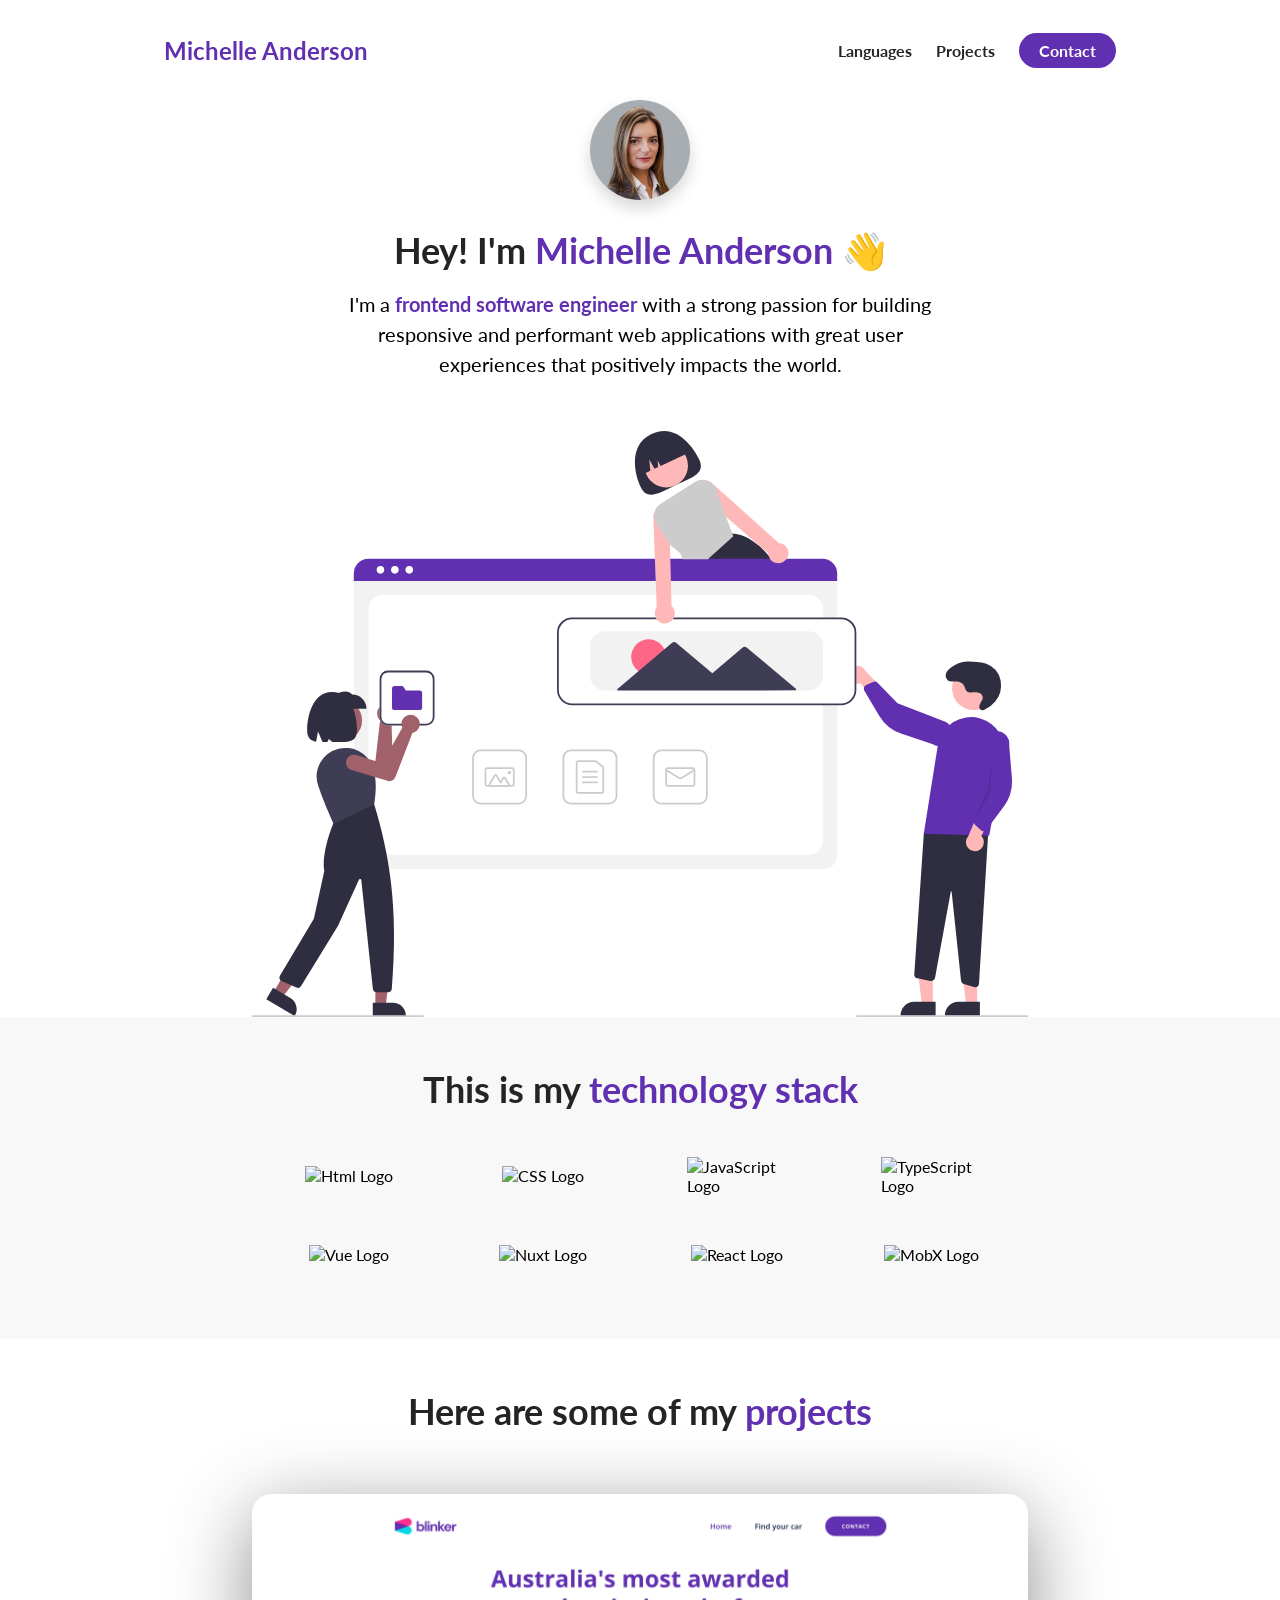
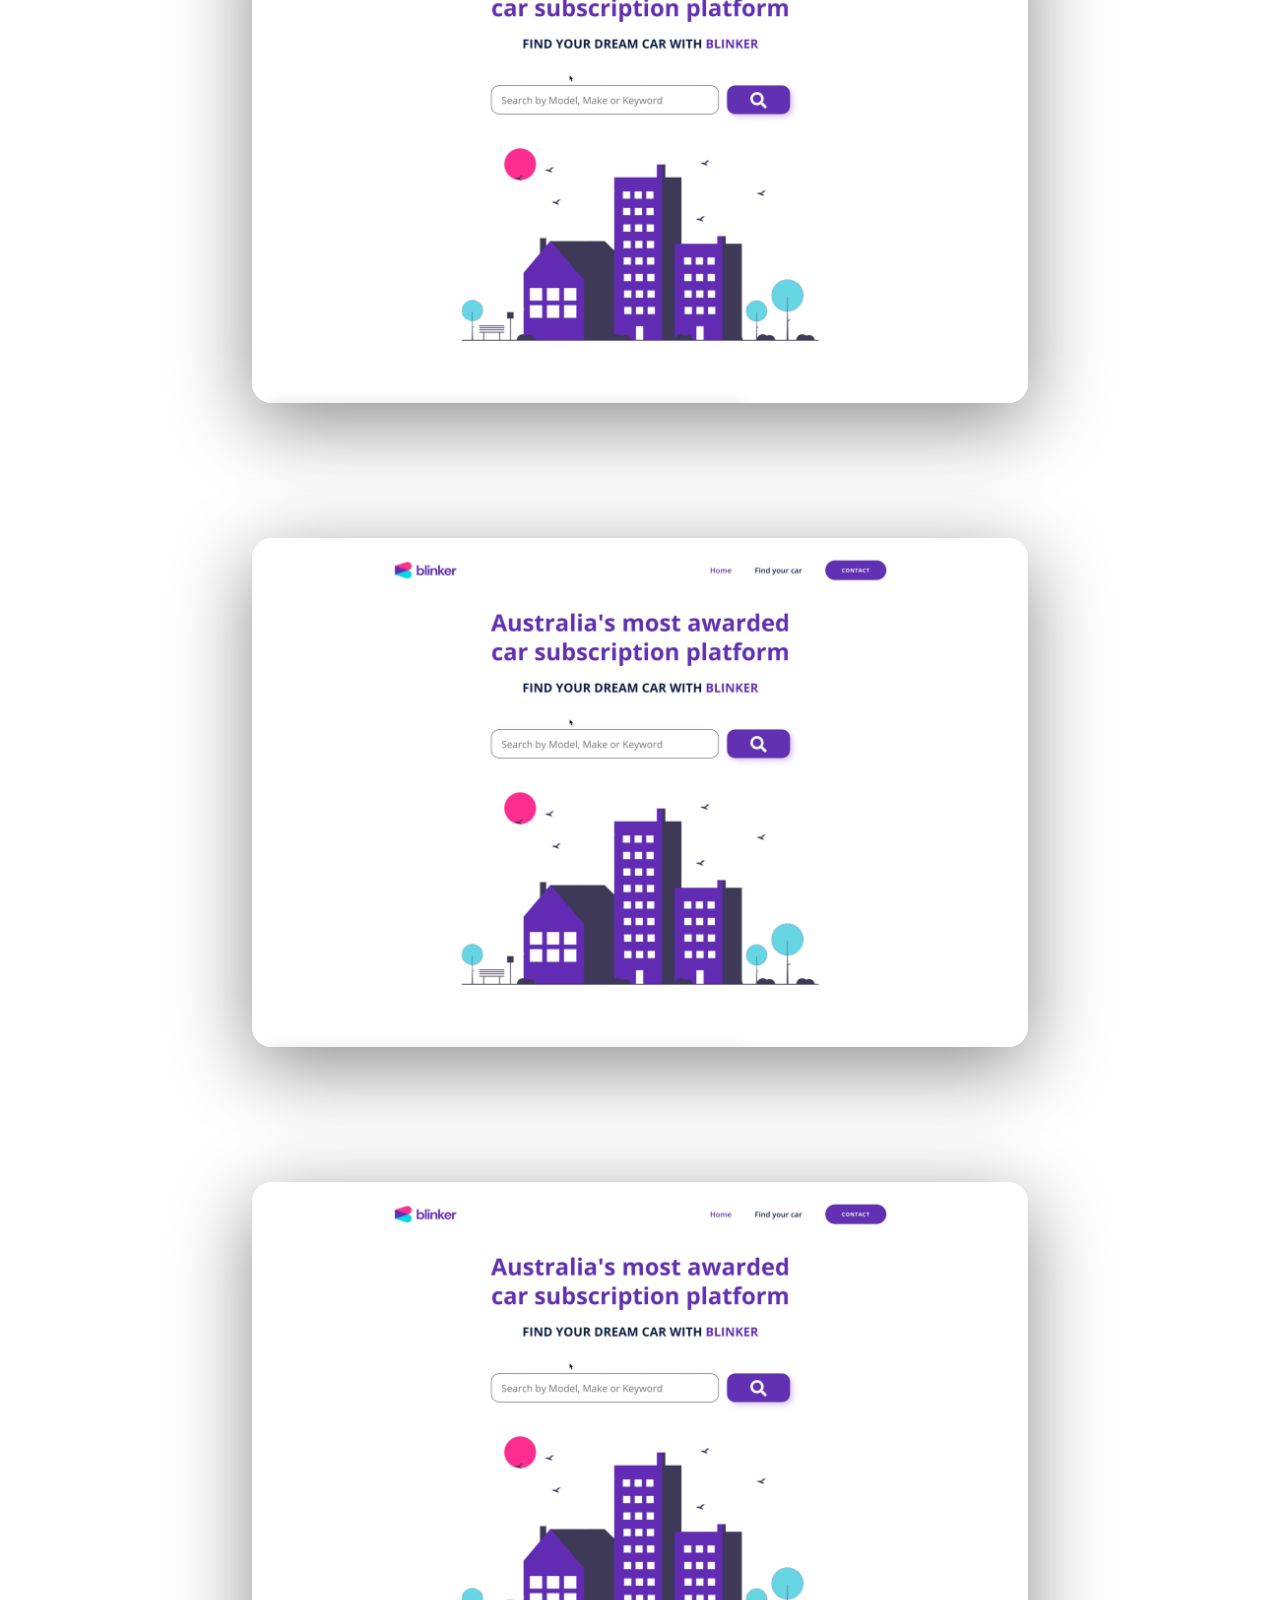
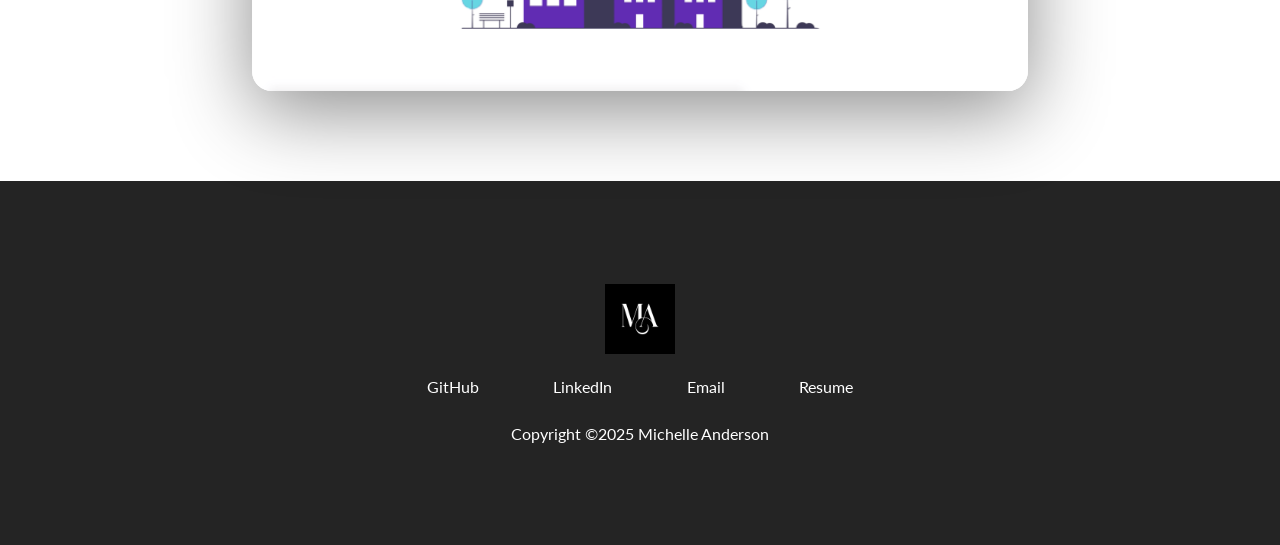
==== E Portfolio Website/index.html @ 7e09b071 "Updates" ====
<!DOCTYPE html>
<html lang="en">

<head>
  <meta charset="UTF-8">
  <meta http-equiv="X-UA-Compatible" content="IE=edge">
  <meta name="viewport" content="width=device-width, initial-scale=1.0">
  <title>Michelle Anderson</title>
  <link rel="stylesheet" href="./styles.css">
  <script src="https://kit.fontawesome.com/7266b66dfb.js" crossorigin="anonymous"></script>
</head>

<body>
  <section id="about-me">
    <nav>
      <div class="personal__logo">Michelle Anderson</div>
      <ul class="nav__link--list">
        <li class="nav__link">
          <a href="#languages" class="
            nav__link--anchor
            link__hover-effect
            link__hover-effect--black
          ">Languages</a>
        </li>
        <li class="nav__link">
          <a href="#projects" class="
            nav__link--anchor
            link__hover-effect
            link__hover-effect--black
          ">Projects</a>
        </li>
        <li class="nav__link">
          <a href="mailto:manderson@yahoo.com" class="
            nav__link--anchor
            nav__link--anchor-primary
          ">Contact</a>
        </li>
      </ul>
    </nav>
    <div class="flex flex-1">
      <div class="about-me__info row">
        <div class="about-me__info--container">
          <figure class="about-me__picture--mask">
            <img src="./assets/Me.png" class="about-me__picture" alt="Picture of Me!">
          </figure>
          <h1 class="about-me__info--title">
            Hey! I'm <span class="text--purple">Michelle Anderson</span>&nbsp;<span class="wave">👋</span>
          </h1>
          <p class="about-me__info--para">
            I'm a <strong class="text--purple">frontend software engineer</strong> with a strong passion for building
            responsive and performant web
            applications with great user experiences that positively impacts the world.
          </p>
            <div class="about-me__links">
            <a href="" class="about-me__link">
              <i class="fa-brands fa-linkedin-in"></i>
            </a>
            <a href="https://github.com/michelle01022012" class="about-me__link">
              <i class="fa-brands fa-github"></i>
            </a>
            <a href="" class="about-me__link">
             <i class="fa fa-envelope"></i>
            </a>
            <a href="./assets/Example Resume.pdf" target="_blank" class="about-me__link">
              <i class="fa fa-file-pdf"></i>
            </a>
          </div>
        </div>
        <figure class="about-me__img--container">
          <img src="./assets/undraw_websites.svg" class="about-me__img" alt="">
        </figure>
      </div>
    </div>
  </section>
  <section id="languages">
    <div class="container">
      <div class="row">
        <h1 class="section__title">This is my <span class="text--purple">technology stack</span></h1>
        <div class="language__list">
          <div class="language">
            <figure class="language__img--wrapper">
              <img
                src="https://upload.wikimedia.org/wikipedia/commons/thumb/3/38/HTML5_Badge.svg/240px-HTML5_Badge.svg.png"
                alt="Html Logo" class="language__img" />
            </figure>
            <span class="language__name">HTML</span>
          </div>
          <div class="language">
            <figure class="language__img--wrapper">
              <img src="https://cdn.iconscout.com/icon/free/png-256/css-131-722685.png" alt="CSS Logo"
                class="language__img" />
            </figure>
            <span class="language__name">CSS</span>
          </div>
          <div class="language">
            <figure class="language__img--wrapper">
              <img src="https://cdn.iconscout.com/icon/free/png-256/javascript-1-225993.png" alt="JavaScript Logo"
                class="language__img" />
            </figure>
            <span class="language__name">JavaScript</span>
          </div>
          <div class="language">
            <figure class="language__img--wrapper">
              <img src="https://cdn.iconscout.com/icon/free/png-256/typescript-3521774-2945272.png"
                alt="TypeScript Logo" class="language__img" />
            </figure>
            <span class="language__name">TypeScript</span>
          </div>
          <div class="language">
            <figure class="language__img--wrapper">
              <img src="https://cdn.iconscout.com/icon/free/png-256/vue-282497.png" alt="Vue Logo"
                class="language__img" />
            </figure>
            <span class="language__name">Vue</span>
          </div>
          <div class="language">
            <figure class="language__img--wrapper">
              <img src="https://cdn.iconscout.com/icon/free/png-256/nuxt-dot-js-3628959-3030184.png" alt="Nuxt Logo"
                class="language__img" />
            </figure>
            <span class="language__name">Nuxt</span>
          </div>
          <div class="language">
            <figure class="language__img--wrapper">
              <img src="https://cdn.iconscout.com/icon/free/png-256/react-3-1175109.png" alt="React Logo"
                class="language__img" />
            </figure>
            <span class="language__name">React</span>
          </div>
          <div class="language">
            <figure class="language__img--wrapper">
              <img src="https://mobx.js.org/img/mobx.png" alt="MobX Logo" class="language__img" />
            </figure>
            <span class="language__name">MobX</span>
          </div>
        </div>
      </div>
    </div>
  </section>
  <section id="projects">
    <div class="container">
      <div class="row">
        <h1 class="section__title">Here are some of my <span class="text--purple">projects</span></h1>
        <ul class="project__list">
          <li class="project">
            <div class="project__wrapper">
              <img src="./assets/loopit.png" class="project__img" alt="Car subscription project">
              <div class="project__description">
                <h3 class="project__description--title">Car sales project</h3>
                <h4 class="project__description--sub-title">
                  Html, CSS, JavaScript, Vue, Vuex
                </h4>
                <p class="project__description--para">
                  Lorem ipsum dolor sit amet, consectetur adipiscing elit. Sed diam leo, scelerisque sed odio eget,
                  luctus faucibus augue. Fusce volutpat iaculis dapibus. Lorem ipsum dolor sit amet, consectetur
                  adipiscing elit. Maecenas id eleifend libero. In hac habitasse platea dictumst.
                </p>
                <div class="project__description--links">
                  <a href="https://www.github.com/yourlink" target="_blank" class="project__description--link">
                    <i class="fab fa-github"></i>
                  </a>
                  <a href="https://www.yourwebsite.com" class="project__description--link">
                    <i class="fas fa-link"></i>
                  </a>
                </div>
              </div>
            </div>
          </li>
          <li class="project">
            <div class="project__wrapper">
              <img src="./assets/loopit.png" class="project__img" alt="Car subscription project">
              <div class="project__description">
                <h3 class="project__description--title">Car sales project</h3>
                <h4 class="project__description--sub-title">
                  Html, CSS, JavaScript, Vue, Vuex
                </h4>
                <p class="project__description--para">
                  Lorem ipsum dolor sit amet, consectetur adipiscing elit. Sed diam leo, scelerisque sed odio eget,
                  luctus faucibus augue. Fusce volutpat iaculis dapibus. Lorem ipsum dolor sit amet, consectetur
                  adipiscing elit. Maecenas id eleifend libero. In hac habitasse platea dictumst.
                </p>
                <div class="project__description--links">
                  <a href="https://www.github.com/yourlink" target="_blank" class="project__description--link">
                    <i class="fab fa-github"></i>
                  </a>
                  <a href="https://www.yourwebsite.com" class="project__description--link">
                    <i class="fas fa-link"></i>
                  </a>
                </div>
              </div>
            </div>
          </li>
          <li class="project">
            <div class="project__wrapper">
              <img src="./assets/loopit.png" class="project__img" alt="Car subscription project">
              <div class="project__description">
                <h3 class="project__description--title">Dashboard</h3>
                <h4 class="project__description--sub-title">
                  Html, CSS, JavaScript, Vue, Vuex
                </h4>
                <p class="project__description--para">
                  Lorem ipsum dolor sit amet, consectetur adipiscing elit. Sed diam leo, scelerisque sed odio eget,
                  luctus faucibus augue. Fusce volutpat iaculis dapibus. Lorem ipsum dolor sit amet, consectetur
                  adipiscing elit. Maecenas id eleifend libero. In hac habitasse platea dictumst.
                </p>
                <div class="project__description--links">
                  <a href="https://www.github.com/yourlink" target="_blank" class="project__description--link">
                    <i class="fab fa-github"></i>
                  </a>
                  <a href="https://www.yourwebsite.com" class="project__description--link">
                    <i class="fas fa-link"></i>
                  </a>
                </div>
              </div>
            </div>
          </li>
        </ul>
      </div>
    </div>
  </section>
  <footer>
    <div class="row footer__row">
      <a href="#" class="footer__anchor">
        <figure class="footer__logo">
          <img src="./assets/MA.jpg" class="footer__logo--img" alt="">
        </figure>
        <span class="footer__logo--popper">
          Top
          <i class="fas fa-arrow-up"></i>
        </span>
      </a>
      <div class="footer__social--list">
        <a href="https://github.com/michelle01022012" target="_blank" class="
          footer__social--link
          link__hover-effect
          link__hover-effect--white
        " target="_blank">GitHub</a>
        <a href="https://www.linkedin.com/in/michelleanderson10/" target="_blank" class="
          footer__social--link
          link__hover-effect
          link__hover-effect--white
        " target="_blank">LinkedIn</a>
        <a href="mailto:manderson0102@yahoo.com" target="_blank" class="
          footer__social--link
          link__hover-effect
          link__hover-effect--white
          "target="_blank">Email</a>
         <a href="./assets/Example Resume.pdf" target="_blank" class="
          footer__social--link
          link__hover-effect
          link__hover-effect--white
        "target="_blank">Resume</a>
      </div>
      <div class="footer__copyright">Copyright ©2025 Michelle Anderson</div>
    </div>
  </footer>
</body>

</html>
---- E Portfolio Website/styles.css ----
@import url('https://fonts.googleapis.com/css2?family=Lato:wght@400;700&display=swap');
* {
  font-family: 'Lato', sans-serif;
  padding: 0;
  margin: 0;
  box-sizing: border-box;
}

html {
  scroll-behavior: smooth;
}

h1, h2, h3, h4, h5, h6, span {
  color: #242424;
  text-align: center;
  line-height: 1.25;
}

h1 {
  font-size: 36px;
}

p {
  line-height: 1.5;
  font-size: 16px;
}

a {
  text-decoration: none;
  position: relative;
  transition: opacity 300ms ease;
}

i:hover {
  opacity: 0.7;
}

.link__hover-effect:after {
  content: "";
  position: absolute;
  height: 3px;
  width: 0;
  bottom: -3px;
  right: 0;
  transition: all 300ms ease;
}

.link__hover-effect--white:after {
  background-color: #fff;
}
.link__hover-effect--black:after {
  background-color: #000;
}

.link__hover-effect:hover:after {
  width: 100%;
  left: 0;
}

li {
  list-style-type: none;
}

.flex {
  display: flex;
}

.flex-1 {
  flex: 1;
}

.container {
  padding: 50px 0;
}
.row {
  width: 100%;
  max-width: 800px;
  margin: 0 auto;
  padding: 0 12px;
}

.text--purple {
  color: #6030b1;
}

section:nth-child(even) {
  background-color: #f8f8f8;
}

.section__title {
  margin-bottom: 20px;
}

/* NAVIGATION BAR */

nav {
  height: 100px;
  width: 100%;
  max-width: 1000px;
  margin: 0 auto;
  display: flex;
  justify-content: space-between;
  align-items: center;
  padding: 0 12px;
}

.nav__link--list {
  display: flex;
}

.nav__link--anchor {
  margin: 0 12px;
  color: #242424;
  font-weight: 700;
}

.nav__link--anchor-primary {
  background-color: #6030b1;
  padding: 8px 20px;
  border-radius: 50px;
  color: white;
  transition: all 300ms ease;
}

.nav__link--anchor-primary:hover {
  background-color: #5d3eff;
}

.personal__logo {
  font-size: 24px;
  color: #6030b1;
  margin: 0 12px;
  font-weight: bold
}

/* ABOUT ME */

#about-me {
  min-height: 100vh;
  display: flex;
  flex-direction: column;
}

.about-me__info {
  display: flex;
  flex-direction: column;
}

.about-me__info--container {
  display: flex;
  flex-direction: column;
  align-items: center;
  max-width: 600px;
  margin: 0 auto;
  text-align: center;
}

.about-me__picture--mask {
  width: 100px;
  height: 100px;
  border-radius: 50%;
  overflow: hidden;
  box-shadow: 0 8px 16px rgba(0, 0, 0, 0.16);
  margin-bottom: 28px;
  animation: animate-profile-picture 800ms 200ms backwards;
}

@keyframes animate-profile-picture {
  0% {
    transform: scale(0);
  }
  80% {
    transform: scale(1.1);
  }
  100% {
    transform: scale(1);
  }
}

.about-me__picture {
  width: 100%;

  /* Improving my own picture */
  transform: scale(1.0)
   padding-top: 8px;
}

.about-me__info--title {
  margin-bottom: 16px;
  animation: fade-up 650ms 400ms backwards;
}
.about-me__info--para {
  font-size: 20px;
  margin-bottom: 28px;
  animation: fade-up 650ms 600ms backwards;
}

.about-me__link {
  font-size: 20px;
  color: #242424;
  padding: 0 16px;
}

.about-me__links {
  animation: fade-up 650ms 800ms backwards;
}

@keyframes fade-up {
  0% {
    opacity: 0;
    transform: translateY(40px);
  }
  100% {
    opacity: 1;
    transform: translateY(0);
  }
}

.about-me__img--container {
  flex: 1;
  display: flex;
  align-items: center;
}
.about-me__img {
  width: 100%;
  animation: fade-in 1200ms 800ms backwards;
}

@keyframes fade-in {
  0% {
    opacity: 0;
  }
  100% {
    opacity: 1;
  }
}

.wave {
  display: inline-block;
  animation: animate-wave 500ms infinite ease-in-out;
}

@keyframes animate-wave {
  0% {
    transform: rotate(0);
  }
  50% {
    transform: rotate(30deg);
  }
  100% {
    transform: rotate(0);
  }
}

/* TECH - STACK */

.language__img {
  width: 100%;
  max-width: 100px;
  transition: all 300ms;
}
.language:hover .language__img {
  filter: brightness(80%);
  opacity: 0.86;
  transform: scale(0.9);
}

.language {
  width: 25%;
  display: flex;
  justify-content: center;
  position: relative;
}
.language__img--wrapper {
  display: flex;
  justify-content: center;
  align-items: center;
  padding: 25px 16px;
}

.language__list {
  display: flex;
  justify-content: center;
  width: 100%;
  flex-wrap: wrap;
}

.language__name {
  position: absolute;
  bottom: 0;
  transform: scale(0);
  transition: all 300ms;
  font-size: 20px;
  opacity: 0;
}
.language:hover .language__name {
  transform: scale(1);
  opacity: 1;
}

/* PROJECTS */

.project {
  margin-bottom: 135px;
}

.project:last-child {
  margin-bottom: 40px;
}

.project__img {
  width: 100%;
  transition: all 500ms ease;
}

.project__wrapper {
  display: flex;
  box-shadow: 0 20px 80px rgba(0, 0, 0, 0.45);
  border-radius: 20px;
  overflow: hidden;
  position: relative;
}
.project__wrapper:before {
  content: "";
  position: absolute;
  top: 0;
  left: 0;
  height: 100%;
  width: 100%;
  background-color: #1c1d25;
  opacity: 0;
  transition: all 450ms ease;
  z-index: 2;
  transform: translateY(100%);
}
.project:hover .project__wrapper:before {
  transform: translateY(0);
  opacity: 0.7;
}
.project:hover .project__img {
  transform: scale(1.07);
  filter: blur(5px);
}

.project:hover .project__description {
  opacity: 1;
  transform: translateY(-50%);
}

.project__list {
  padding-top: 40px;
}

.project__description {
  position: absolute;
  top: 50%;
  left: 90px;
  transform: translateY(100%);
  max-width: 550px;
  z-index: 3;
  opacity: 0;
  transition: transform 450ms, opacity 300ms;
}

.project__description--title {
  font-size: 40px;
}

.project__description--para {
  margin: 16px 0;
}

.project__description--link {
  font-size: 20px;
  margin-right: 16px;
}

.project__description--title,
.project__description--sub-title,
.project__description--para,
.project__description--link {
  text-align: left;
  color: #fff;
}

/* FOOTER */

footer {
  background-color: #242424;
}

.footer__social--list {
  width: 100%;
  max-width: 500px;
  display: flex;
  justify-content: space-around;
  margin-bottom: 28px;
}
.footer__row {
  display: flex;
  flex-direction: column;
  align-items: center;
  justify-content: center;
  padding: 8% 0;
}

.footer__logo--img {
  width: 70px;
  height: 70px;
}

.footer__social--link,
.footer__copyright,
.footer__logo--popper {
  color: #fff;
}

.footer__logo--popper {
  position: absolute;
  right: 0;
  top: 30px;
  font-weight: 700;
  opacity: 0;
  transition: all 300ms ease;
}

.footer__anchor {
  margin-bottom: 20px;
  position: relative;
}

.footer__anchor:hover .footer__logo--popper {
  transform: translateX(60px);
  opacity: 1;
}

/* Small phones, tablets, large smartphones */
@media (max-width: 768px) {
  nav {
    height: 68px;
  }

  h1 {
    font-size: 28px;
  }

  .about-me__info--para {
    font-size: 18px;
  }

  .language {
    width: calc(100% / 3);
  }

  .project__description--para {
    font-size: 14px;
  }

  .project__description {
    left: 30px;
    padding-right: 30px;
  }
}

/* SMALL PHONES */
@media (max-width: 480px) {
  .nav__link:not(:last-child) {
    display: none;
  }

  .project__wrapper {
    border-radius: 0;
  }

  .project__description {
    padding: 0;
    left: 0;
    width: 100%;
  }

  .project__description--para {
    display: none;
  }

  .project__description--links {
    display: flex;
    justify-content: center;
  }

  .project__description--title {
    font-size: 32px;
    line-height: 1;
    text-align: center;
  }

  .project__description--sub-title {
    text-align: center;
    margin: 12px 0;
  }
}
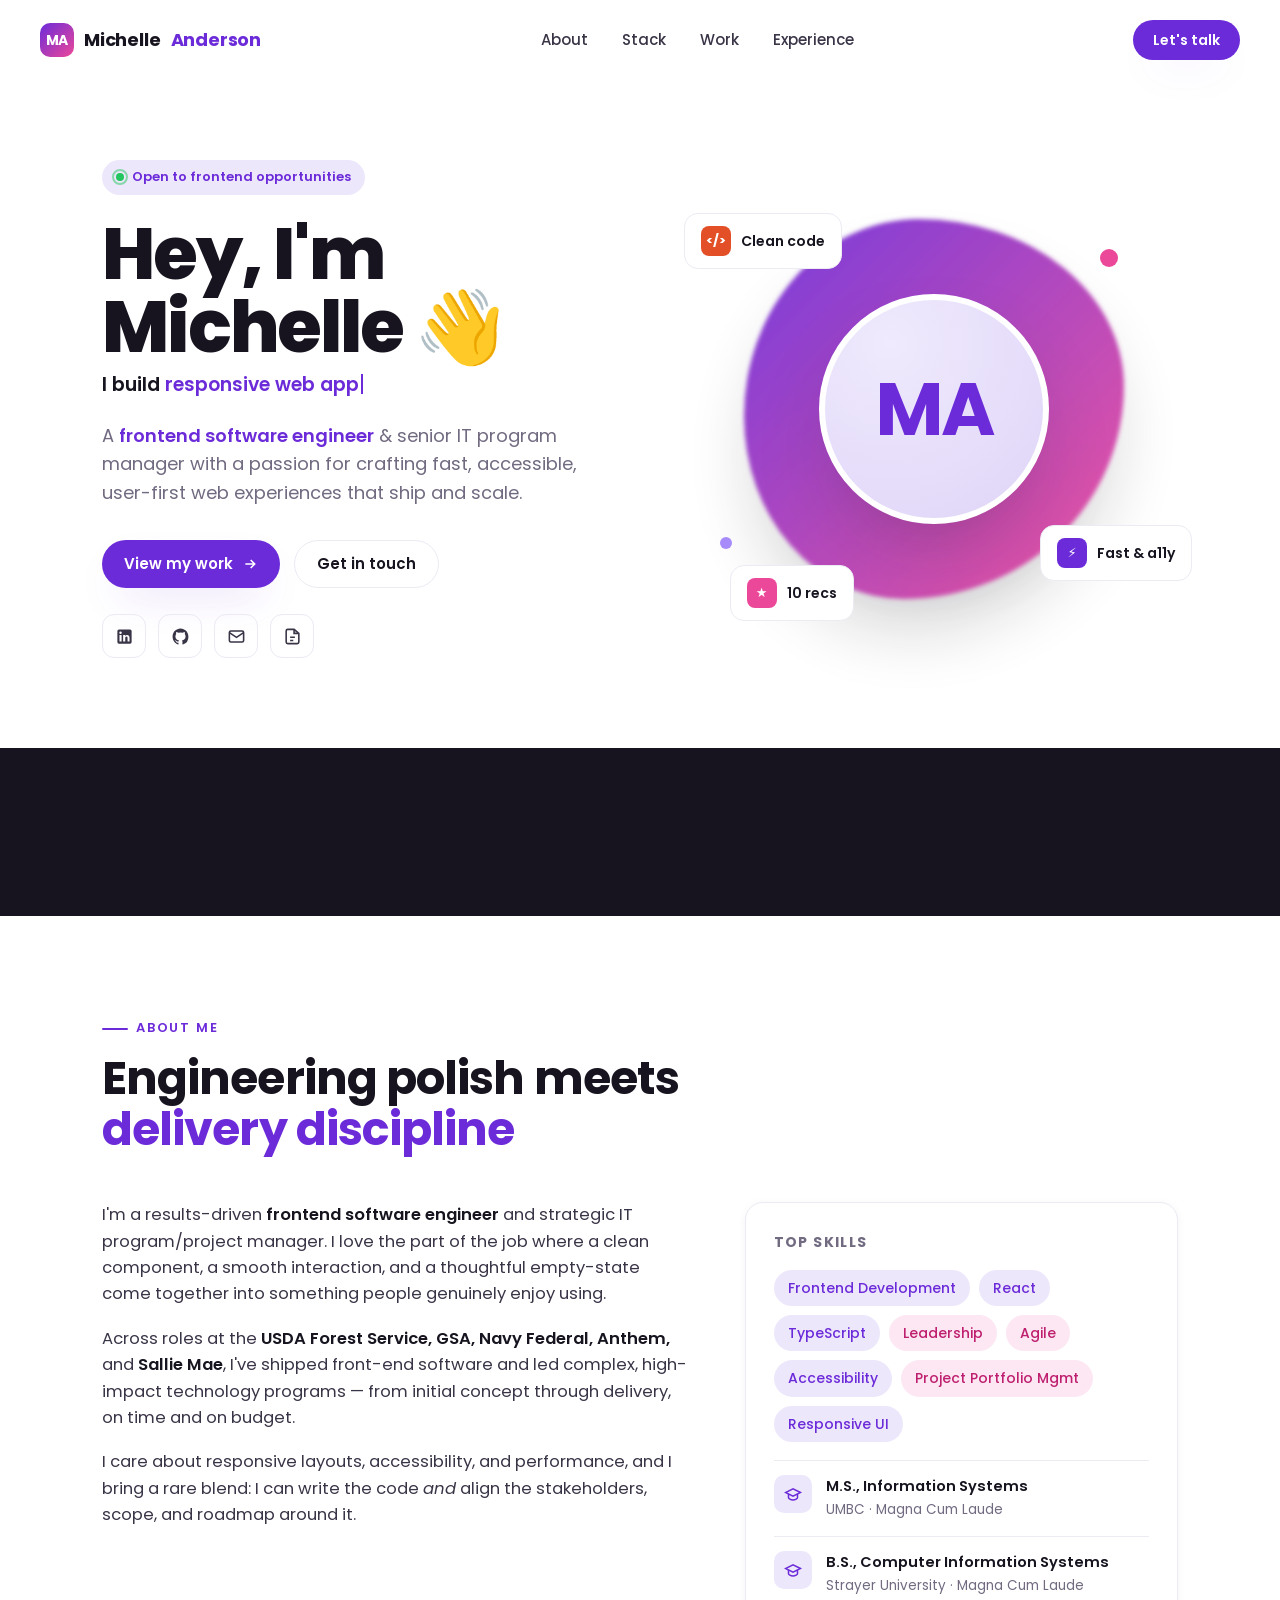
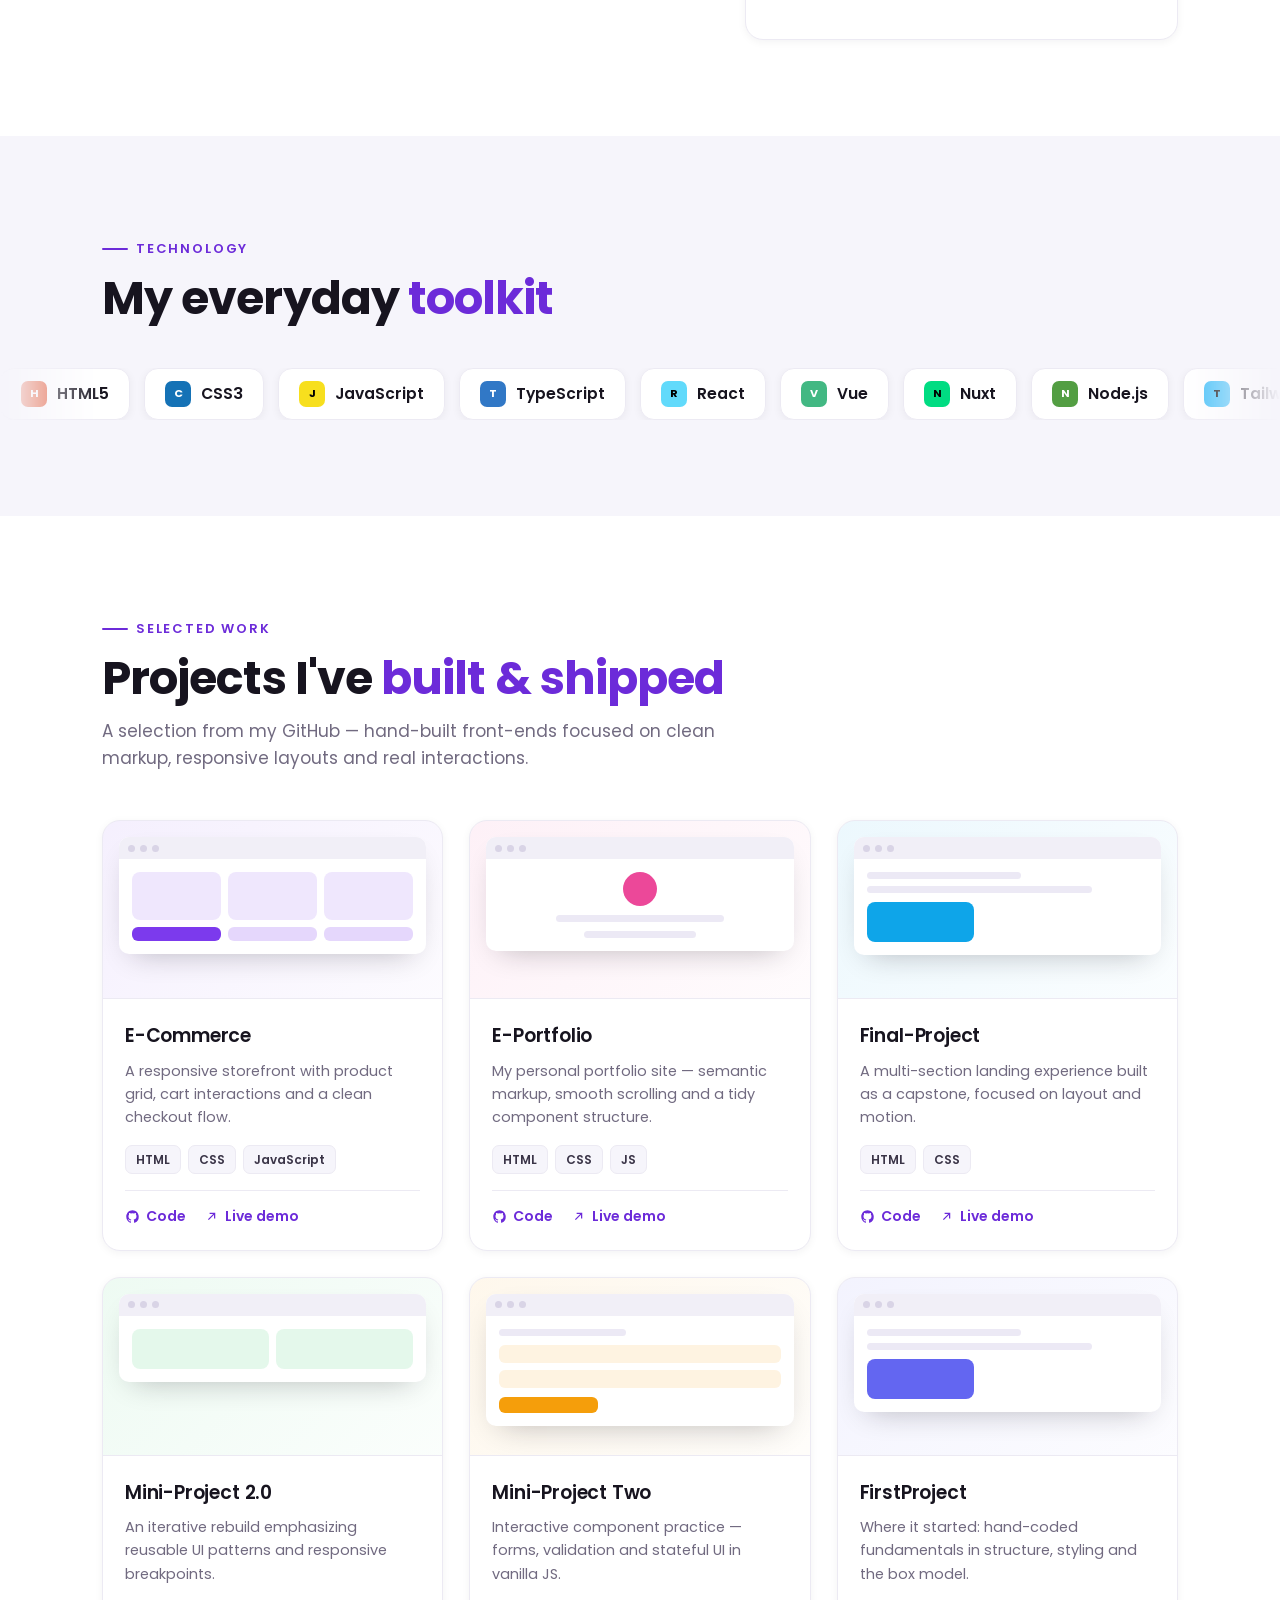
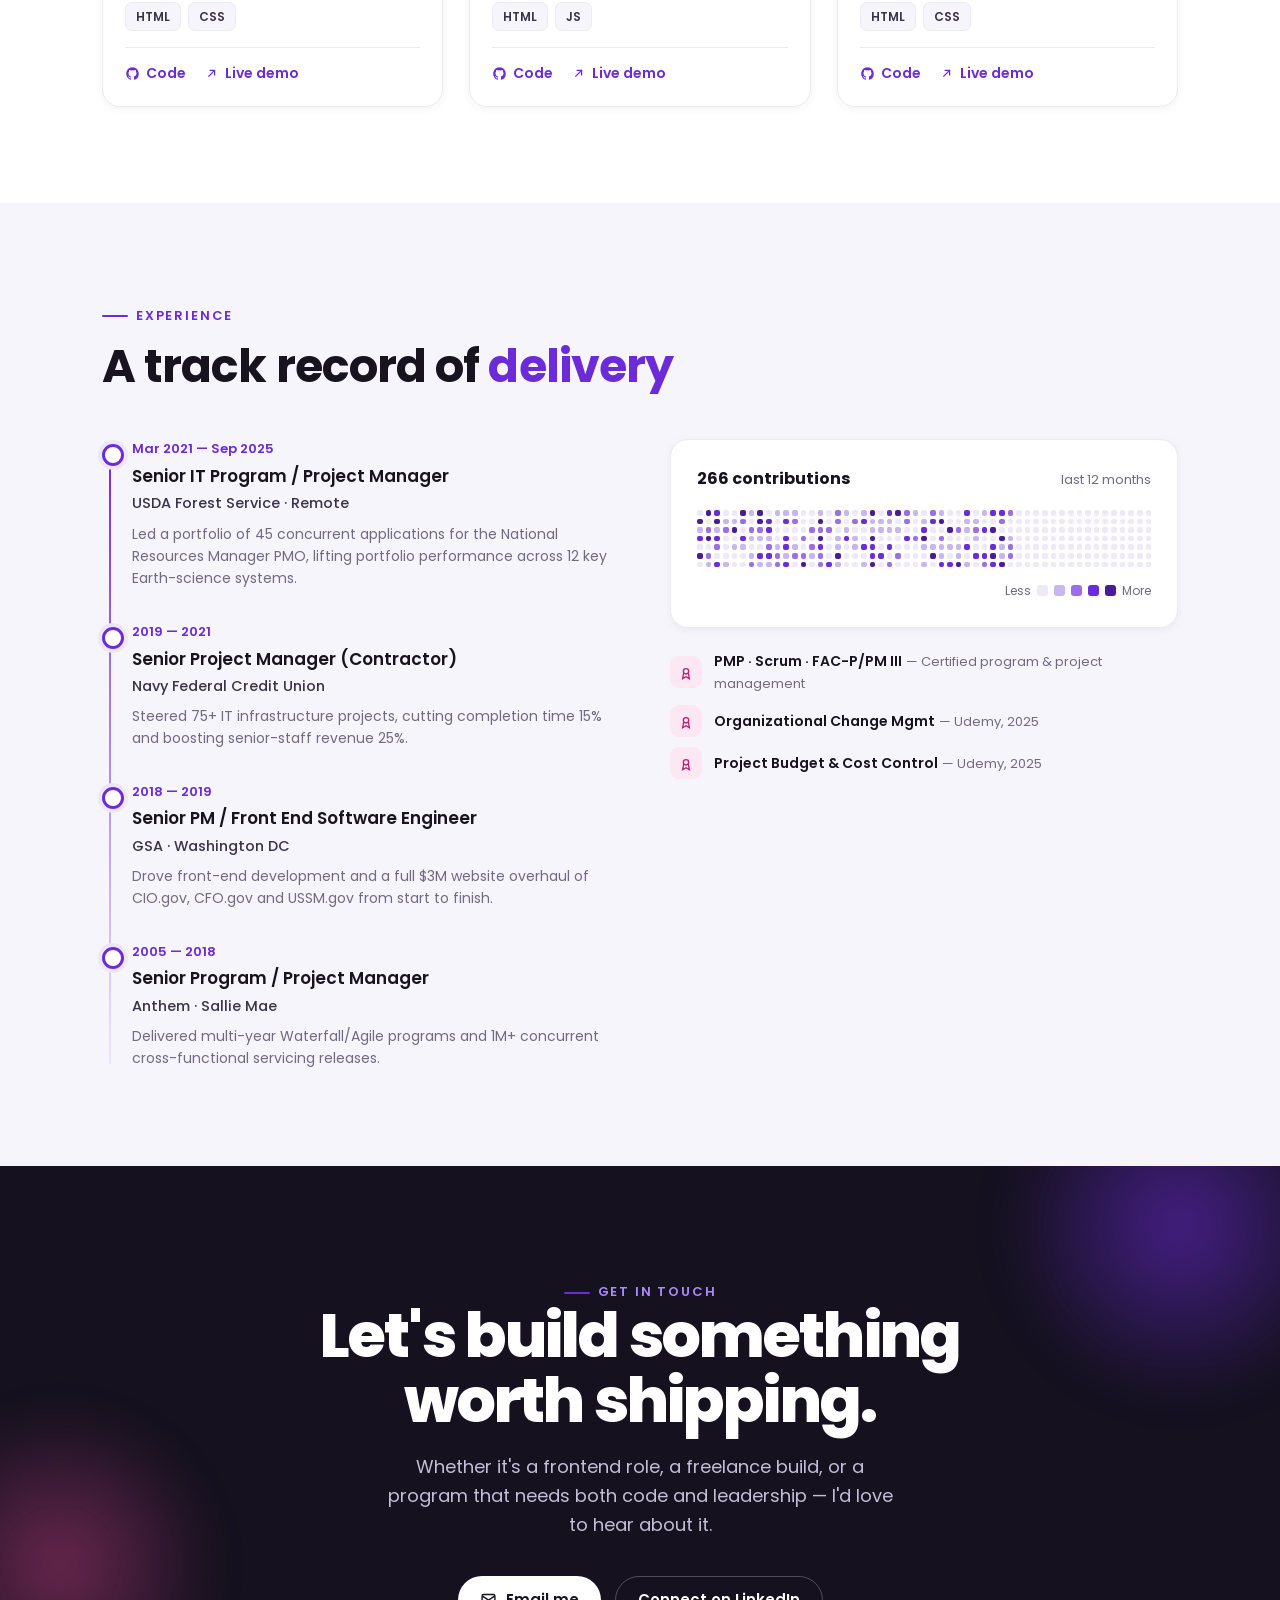
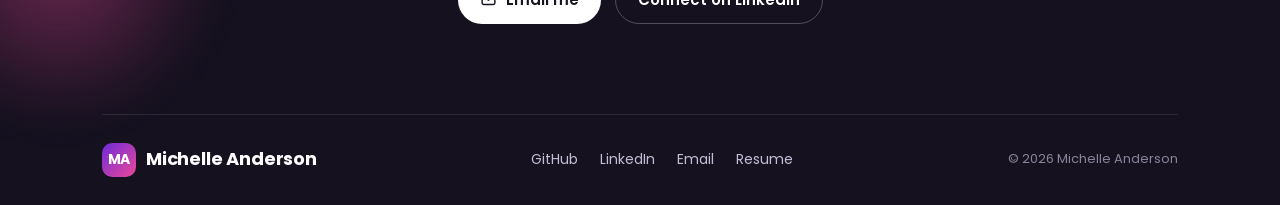
==== commit 630391c4: "Updated the HTML File for additional functionality" ====
--- a/E Portfolio Website/index.html
+++ b/E Portfolio Website/index.html
@@ -1,259 +1,630 @@
 <!DOCTYPE html>
 <html lang="en">
-
 <head>
-  <meta charset="UTF-8">
-  <meta http-equiv="X-UA-Compatible" content="IE=edge">
-  <meta name="viewport" content="width=device-width, initial-scale=1.0">
-  <title>Michelle Anderson</title>
-  <link rel="stylesheet" href="./styles.css">
-  <script src="https://kit.fontawesome.com/7266b66dfb.js" crossorigin="anonymous"></script>
+<meta charset="UTF-8" />
+<meta name="viewport" content="width=device-width, initial-scale=1.0" />
+<title>Michelle Anderson — Frontend Software Engineer</title>
+<link rel="preconnect" href="https://fonts.googleapis.com" />
+<link rel="preconnect" href="https://fonts.gstatic.com" crossorigin />
+<link href="https://fonts.googleapis.com/css2?family=Poppins:wght@300;400;500;600;700;800&display=swap" rel="stylesheet" />
+<style>
+:root{
+  --violet:#6C2BD9;
+  --violet-600:#7C3AED;
+  --violet-400:#A78BFA;
+  --violet-100:#EDE7FB;
+  --pink:#EC4899;
+  --pink-soft:#FCE7F3;
+  --ink:#17141F;
+  --ink-soft:#3A3447;
+  --muted:#716A80;
+  --bg:#FFFFFF;
+  --bg-soft:#F6F5FB;
+  --line:#ECEAF3;
+  --footer:#15111F;
+  --radius:18px;
+  --shadow-sm:0 2px 8px rgba(23,20,31,.05);
+  --shadow-md:0 18px 44px -18px rgba(108,43,217,.30);
+  --shadow-lg:0 40px 90px -30px rgba(23,20,31,.30);
+  --maxw:1140px;
+  --ease:cubic-bezier(.22,.61,.36,1);
+}
+*{box-sizing:border-box;margin:0;padding:0}
+html{scroll-behavior:smooth}
+body{
+  font-family:'Poppins',system-ui,sans-serif;
+  color:var(--ink);
+  background:var(--bg);
+  line-height:1.6;
+  -webkit-font-smoothing:antialiased;
+  overflow-x:hidden;
+}
+a{color:inherit;text-decoration:none}
+img{max-width:100%;display:block}
+section{position:relative}
+.wrap{max-width:var(--maxw);margin:0 auto;padding:0 32px}
+.accent{color:var(--violet)}
+.eyebrow{
+  display:inline-flex;align-items:center;gap:8px;
+  font-size:13px;font-weight:600;letter-spacing:.14em;text-transform:uppercase;
+  color:var(--violet);
+}
+.eyebrow::before{content:"";width:26px;height:2px;background:var(--violet);border-radius:2px}
+h2.section-title{font-size:clamp(28px,4.2vw,46px);font-weight:700;letter-spacing:-.02em;line-height:1.1;margin:14px 0 0}
+
+/* ============ NAV ============ */
+.nav{
+  position:fixed;top:0;left:0;right:0;z-index:100;
+  display:flex;align-items:center;justify-content:space-between;
+  padding:20px 40px;transition:padding .3s var(--ease),background .3s var(--ease),box-shadow .3s var(--ease),backdrop-filter .3s var(--ease);
+}
+.nav.scrolled{
+  padding:12px 40px;background:rgba(255,255,255,.78);
+  backdrop-filter:saturate(180%) blur(16px);
+  -webkit-backdrop-filter:saturate(180%) blur(16px);
+  box-shadow:0 1px 0 var(--line),0 8px 30px -20px rgba(23,20,31,.4);
+}
+.brand{display:flex;align-items:center;gap:10px;font-weight:700;font-size:18px;letter-spacing:-.01em}
+.brand .mono{
+  width:34px;height:34px;border-radius:10px;display:grid;place-items:center;
+  background:linear-gradient(135deg,var(--violet),var(--pink));
+  color:#fff;font-size:14px;font-weight:700;letter-spacing:-.04em;
+  box-shadow:var(--shadow-md);
+}
+.brand b{color:var(--violet)}
+.nav-links{display:flex;align-items:center;gap:6px}
+.nav-links a{
+  font-size:15px;font-weight:500;color:var(--ink-soft);
+  padding:8px 14px;border-radius:10px;transition:color .2s,background .2s;
+}
+.nav-links a:hover{color:var(--violet);background:var(--violet-100)}
+.btn{
+  display:inline-flex;align-items:center;gap:9px;cursor:pointer;border:none;
+  font-family:inherit;font-weight:600;font-size:15px;border-radius:999px;
+  padding:11px 22px;transition:transform .25s var(--ease),box-shadow .25s var(--ease),background .25s;
+}
+.btn-primary{background:var(--violet);color:#fff;box-shadow:var(--shadow-md)}
+.btn-primary:hover{transform:translateY(-2px);box-shadow:0 22px 50px -16px rgba(108,43,217,.55);background:var(--violet-600)}
+.btn-ghost{background:transparent;color:var(--ink);border:1.5px solid var(--line)}
+.btn-ghost:hover{border-color:var(--violet);color:var(--violet);transform:translateY(-2px)}
+.nav .btn{padding:9px 20px;font-size:14px}
+.menu-toggle{display:none;background:none;border:none;cursor:pointer;flex-direction:column;gap:5px;padding:8px}
+.menu-toggle span{width:24px;height:2px;background:var(--ink);border-radius:2px;transition:.3s}
+
+/* ============ HERO ============ */
+.hero{padding:160px 0 90px;position:relative}
+.hero .grid{display:grid;grid-template-columns:1.05fr .95fr;gap:48px;align-items:center}
+.hero-badge{
+  display:inline-flex;align-items:center;gap:8px;font-size:13px;font-weight:600;
+  background:var(--violet-100);color:var(--violet);padding:7px 14px;border-radius:999px;margin-bottom:22px;
+}
+.dot-live{width:8px;height:8px;border-radius:50%;background:#22c55e;position:relative}
+.dot-live::after{content:"";position:absolute;inset:-4px;border-radius:50%;border:2px solid #22c55e;opacity:.5;animation:ping 1.8s infinite}
+@keyframes ping{0%{transform:scale(.6);opacity:.7}100%{transform:scale(1.8);opacity:0}}
+.hero h1{font-size:clamp(40px,6.2vw,72px);line-height:1.02;font-weight:800;letter-spacing:-.03em}
+.hero h1 .wave{display:inline-block;transform-origin:70% 70%;animation:wave 2.6s ease-in-out infinite}
+@keyframes wave{0%,60%,100%{transform:rotate(0)}10%{transform:rotate(16deg)}20%{transform:rotate(-10deg)}30%{transform:rotate(16deg)}40%{transform:rotate(-6deg)}50%{transform:rotate(10deg)}}
+.hero .lead{font-size:18px;color:var(--muted);max-width:480px;margin:22px 0 12px}
+.role-line{font-size:19px;font-weight:600;margin-top:6px;height:30px}
+.role-line .typed{color:var(--violet)}
+.cursor{display:inline-block;width:2px;height:1.05em;background:var(--violet);margin-left:2px;vertical-align:-3px;animation:blink 1s step-end infinite}
+@keyframes blink{50%{opacity:0}}
+.hero-cta{display:flex;gap:14px;margin:32px 0 26px;flex-wrap:wrap}
+.socials{display:flex;gap:12px}
+.socials a{
+  width:44px;height:44px;border-radius:12px;display:grid;place-items:center;
+  border:1.5px solid var(--line);color:var(--ink-soft);
+  transition:transform .25s var(--ease),border-color .25s,color .25s,background .25s;
+}
+.socials a:hover{transform:translateY(-3px);border-color:var(--violet);color:var(--violet);background:var(--violet-100)}
+.socials svg{width:19px;height:19px}
+
+/* Hero visual */
+.hero-visual{position:relative;height:440px}
+.blob{
+  position:absolute;inset:0;margin:auto;width:380px;height:380px;border-radius:46% 54% 58% 42%/52% 44% 56% 48%;
+  background:linear-gradient(135deg,var(--violet),var(--pink));
+  filter:blur(2px);opacity:.92;animation:morph 9s ease-in-out infinite;
+  box-shadow:var(--shadow-lg);
+}
+@keyframes morph{0%,100%{border-radius:46% 54% 58% 42%/52% 44% 56% 48%}50%{border-radius:58% 42% 44% 56%/46% 58% 42% 54%}}
+.avatar{
+  position:absolute;inset:0;margin:auto;width:230px;height:230px;border-radius:50%;
+  background:#fff;border:6px solid #fff;box-shadow:var(--shadow-lg);overflow:hidden;z-index:3;
+  display:grid;place-items:center;
+}
+.avatar .ph{
+  width:100%;height:100%;display:grid;place-items:center;
+  background:radial-gradient(120% 120% at 30% 20%,#efeafd,#ddd2f7);
+  color:var(--violet);font-size:74px;font-weight:700;letter-spacing:-.04em;
+}
+.float-card{
+  position:absolute;background:#fff;border-radius:14px;box-shadow:var(--shadow-lg);
+  padding:12px 16px;display:flex;align-items:center;gap:10px;font-size:14px;font-weight:600;z-index:4;
+  border:1px solid var(--line);
+}
+.float-card .ic{width:30px;height:30px;border-radius:8px;display:grid;place-items:center;color:#fff;font-size:13px;font-weight:700}
+.fc1{top:24px;left:-6px;animation:floaty 5s ease-in-out infinite}
+.fc2{bottom:48px;right:-14px;animation:floaty 5s ease-in-out infinite .8s}
+.fc3{bottom:8px;left:40px;animation:floaty 6s ease-in-out infinite 1.4s}
+@keyframes floaty{0%,100%{transform:translateY(0)}50%{transform:translateY(-14px)}}
+.spark{position:absolute;border-radius:50%;z-index:2}
+.s1{width:18px;height:18px;background:var(--pink);top:60px;right:60px;animation:floaty 4s ease-in-out infinite}
+.s2{width:12px;height:12px;background:var(--violet-400);bottom:80px;left:30px;animation:floaty 4.5s ease-in-out infinite .5s}
+
+/* ============ STATS ============ */
+.stats{background:var(--ink);color:#fff;padding:46px 0}
+.stats .grid{display:grid;grid-template-columns:repeat(4,1fr);gap:20px;text-align:center}
+.stat .num{font-size:clamp(30px,4vw,46px);font-weight:800;letter-spacing:-.02em;line-height:1;
+  background:linear-gradient(135deg,#fff,var(--violet-400));-webkit-background-clip:text;background-clip:text;-webkit-text-fill-color:transparent}
+.stat .lbl{font-size:13.5px;color:#b4adc4;margin-top:8px;font-weight:500;letter-spacing:.02em}
+.stat{position:relative}
+.stat:not(:last-child)::after{content:"";position:absolute;right:-10px;top:14%;height:72%;width:1px;background:rgba(255,255,255,.1)}
+
+/* ============ SECTION SHELL ============ */
+.sec{padding:96px 0}
+.sec.soft{background:var(--bg-soft)}
+.sec-head{max-width:640px}
+.sec-head p{color:var(--muted);font-size:17px;margin-top:14px}
+
+/* ============ ABOUT ============ */
+.about-grid{display:grid;grid-template-columns:1.15fr .85fr;gap:56px;align-items:start;margin-top:48px}
+.about-grid p{color:var(--ink-soft);font-size:16.5px;margin-bottom:18px}
+.about-grid p strong{color:var(--ink);font-weight:600}
+.skill-card{background:#fff;border:1px solid var(--line);border-radius:var(--radius);padding:28px;box-shadow:var(--shadow-sm)}
+.skill-card h4{font-size:14px;text-transform:uppercase;letter-spacing:.1em;color:var(--muted);margin-bottom:16px}
+.chips{display:flex;flex-wrap:wrap;gap:9px}
+.chip{font-size:14px;font-weight:500;padding:7px 14px;border-radius:999px;background:var(--violet-100);color:var(--violet);transition:transform .2s var(--ease)}
+.chip:hover{transform:translateY(-2px)}
+.chip.alt{background:var(--pink-soft);color:#be1f6e}
+.edu{margin-top:18px}
+.edu .row{display:flex;gap:14px;padding:14px 0;border-top:1px solid var(--line)}
+.edu .row .d{font-size:14.5px}
+.edu .row .d b{display:block;font-weight:600}
+.edu .row .d span{color:var(--muted);font-size:13.5px}
+.edu .ic{width:38px;height:38px;border-radius:10px;background:var(--violet-100);color:var(--violet);display:grid;place-items:center;flex:none}
+
+/* ============ MARQUEE ============ */
+.marquee{margin-top:10px;overflow:hidden;-webkit-mask-image:linear-gradient(90deg,transparent,#000 8%,#000 92%,transparent);mask-image:linear-gradient(90deg,transparent,#000 8%,#000 92%,transparent)}
+.marquee .track{display:flex;gap:14px;width:max-content;animation:scrollx 26s linear infinite}
+.marquee:hover .track{animation-play-state:paused}
+@keyframes scrollx{to{transform:translateX(-50%)}}
+.tech{
+  display:flex;align-items:center;gap:10px;background:#fff;border:1px solid var(--line);
+  padding:12px 20px;border-radius:14px;font-weight:600;font-size:15.5px;white-space:nowrap;box-shadow:var(--shadow-sm);
+}
+.tech .badge{width:26px;height:26px;border-radius:7px;display:grid;place-items:center;color:#fff;font-size:11px;font-weight:700}
+
+/* ============ PROJECTS ============ */
+.proj-grid{display:grid;grid-template-columns:repeat(3,1fr);gap:26px;margin-top:48px}
+.card{
+  background:#fff;border:1px solid var(--line);border-radius:var(--radius);overflow:hidden;
+  box-shadow:var(--shadow-sm);transition:transform .35s var(--ease),box-shadow .35s var(--ease),border-color .35s;
+  display:flex;flex-direction:column;
+}
+.card:hover{transform:translateY(-8px);box-shadow:var(--shadow-lg);border-color:transparent}
+.thumb{height:178px;position:relative;overflow:hidden;background:var(--bg-soft);border-bottom:1px solid var(--line)}
+.browser{position:absolute;inset:16px 16px auto 16px;background:#fff;border-radius:10px;box-shadow:0 12px 30px -14px rgba(23,20,31,.3);overflow:hidden;transition:transform .4s var(--ease)}
+.card:hover .browser{transform:translateY(-6px) scale(1.02)}
+.bbar{height:22px;background:#f1eff7;display:flex;align-items:center;gap:5px;padding:0 9px}
+.bbar i{width:7px;height:7px;border-radius:50%;background:#d9d4e6}
+.bbody{padding:13px}
+.bline{height:7px;border-radius:4px;background:#ece9f5;margin-bottom:7px}
+.bblock{height:40px;border-radius:8px;margin-top:9px}
+.card-body{padding:22px;display:flex;flex-direction:column;flex:1}
+.card-body h3{font-size:19px;font-weight:600;letter-spacing:-.01em}
+.card-body p{font-size:14.5px;color:var(--muted);margin:8px 0 16px;flex:1}
+.tags{display:flex;flex-wrap:wrap;gap:7px;margin-bottom:16px}
+.tag{font-size:12px;font-weight:600;padding:4px 10px;border-radius:7px;background:var(--bg-soft);color:var(--ink-soft);border:1px solid var(--line)}
+.card-links{display:flex;gap:18px;font-size:14px;font-weight:600;color:var(--violet);border-top:1px solid var(--line);padding-top:14px}
+.card-links a{display:inline-flex;align-items:center;gap:6px;transition:gap .2s}
+.card-links a:hover{gap:10px}
+.card-links svg{width:15px;height:15px}
+
+/* ============ EXPERIENCE ============ */
+.exp-wrap{display:grid;grid-template-columns:1fr 1fr;gap:60px;margin-top:48px;align-items:start}
+.timeline{position:relative;padding-left:30px}
+.timeline::before{content:"";position:absolute;left:7px;top:6px;bottom:6px;width:2px;background:linear-gradient(var(--violet),var(--violet-100))}
+.tl-item{position:relative;padding-bottom:32px}
+.tl-item:last-child{padding-bottom:0}
+.tl-item::before{content:"";position:absolute;left:-30px;top:5px;width:16px;height:16px;border-radius:50%;background:#fff;border:3px solid var(--violet);box-shadow:0 0 0 4px var(--violet-100)}
+.tl-item .when{font-size:13px;font-weight:600;color:var(--violet)}
+.tl-item h4{font-size:17px;font-weight:600;margin:3px 0 2px}
+.tl-item .org{font-size:14.5px;color:var(--ink-soft);font-weight:500}
+.tl-item .desc{font-size:14px;color:var(--muted);margin-top:7px}
+.contrib-card{background:#fff;border:1px solid var(--line);border-radius:var(--radius);padding:26px;box-shadow:var(--shadow-sm)}
+.contrib-card .top{display:flex;align-items:baseline;justify-content:space-between;margin-bottom:18px}
+.contrib-card .top b{font-size:16px}
+.contrib-card .top span{font-size:13px;color:var(--muted)}
+.graph{display:grid;grid-auto-flow:column;grid-template-rows:repeat(7,1fr);gap:3px}
+.cell{width:100%;aspect-ratio:1;border-radius:2px;background:#eee9f6;transition:background .4s var(--ease)}
+.legend{display:flex;align-items:center;justify-content:flex-end;gap:6px;margin-top:14px;font-size:12px;color:var(--muted)}
+.legend i{width:11px;height:11px;border-radius:3px}
+.certs{margin-top:22px;display:flex;flex-direction:column;gap:10px}
+.cert{display:flex;align-items:center;gap:12px;font-size:14px}
+.cert .ic{width:32px;height:32px;border-radius:9px;background:var(--pink-soft);color:#be1f6e;display:grid;place-items:center;flex:none}
+.cert b{font-weight:600}
+.cert span{color:var(--muted);font-size:13px}
+
+/* ============ CONTACT / FOOTER ============ */
+.contact{background:var(--footer);color:#fff;padding:110px 0 0;overflow:hidden;position:relative}
+.contact::before{content:"";position:absolute;top:-120px;right:-80px;width:360px;height:360px;border-radius:50%;background:radial-gradient(circle,rgba(108,43,217,.55),transparent 70%);filter:blur(20px)}
+.contact::after{content:"";position:absolute;bottom:80px;left:-100px;width:320px;height:320px;border-radius:50%;background:radial-gradient(circle,rgba(236,72,153,.4),transparent 70%);filter:blur(20px)}
+.contact .inner{text-align:center;position:relative;z-index:2}
+.contact h2{font-size:clamp(34px,5.5vw,62px);font-weight:800;letter-spacing:-.03em;line-height:1.05}
+.contact p{color:#c4bdd6;font-size:18px;max-width:520px;margin:20px auto 0}
+.contact .cta{display:flex;gap:14px;justify-content:center;margin-top:36px;flex-wrap:wrap}
+.btn-light{background:#fff;color:var(--ink)}
+.btn-light:hover{transform:translateY(-2px);box-shadow:0 22px 50px -16px rgba(0,0,0,.5)}
+.btn-outline{background:transparent;color:#fff;border:1.5px solid rgba(255,255,255,.25)}
+.btn-outline:hover{border-color:#fff;transform:translateY(-2px)}
+.foot{margin-top:90px;border-top:1px solid rgba(255,255,255,.1);padding:28px 0;position:relative;z-index:2}
+.foot .row{display:flex;align-items:center;justify-content:space-between;gap:20px;flex-wrap:wrap}
+.foot .brand{color:#fff}
+.foot .links{display:flex;gap:22px;font-size:14px}
+.foot .links a{color:#c4bdd6;transition:color .2s}
+.foot .links a:hover{color:#fff}
+.foot .cr{font-size:13px;color:#8b8399}
+
+/* ============ REVEAL ============ */
+.reveal{opacity:0;transform:translateY(28px);transition:opacity .7s var(--ease),transform .7s var(--ease)}
+.reveal.in{opacity:1;transform:none}
+.reveal.d1{transition-delay:.08s}.reveal.d2{transition-delay:.16s}.reveal.d3{transition-delay:.24s}.reveal.d4{transition-delay:.32s}.reveal.d5{transition-delay:.4s}
+
+@media (prefers-reduced-motion:reduce){
+  *{animation:none!important}
+  .reveal{opacity:1;transform:none}
+}
+
+/* ============ RESPONSIVE ============ */
+@media(max-width:920px){
+  .hero .grid{grid-template-columns:1fr;gap:30px}
+  .hero-visual{height:360px;order:-1}
+  .about-grid,.exp-wrap{grid-template-columns:1fr;gap:34px}
+  .proj-grid{grid-template-columns:repeat(2,1fr)}
+  .stats .grid{grid-template-columns:repeat(2,1fr);gap:30px 20px}
+  .stat:nth-child(2)::after{display:none}
+}
+@media(max-width:680px){
+  .wrap{padding:0 20px}
+  .nav{padding:16px 20px}.nav.scrolled{padding:12px 20px}
+  .nav-links{display:none}
+  .proj-grid{grid-template-columns:1fr}
+  .stats .grid{grid-template-columns:1fr 1fr}
+  .stat::after{display:none}
+  .hero{padding:130px 0 60px}
+}
+</style>
 </head>
-
 <body>
-  <section id="about-me">
-    <nav>
-      <div class="personal__logo">Michelle Anderson</div>
-      <ul class="nav__link--list">
-        <li class="nav__link">
-          <a href="#languages" class="
-            nav__link--anchor
-            link__hover-effect
-            link__hover-effect--black
-          ">Languages</a>
-        </li>
-        <li class="nav__link">
-          <a href="#projects" class="
-            nav__link--anchor
-            link__hover-effect
-            link__hover-effect--black
-          ">Projects</a>
-        </li>
-        <li class="nav__link">
-          <a href="mailto:manderson@yahoo.com" class="
-            nav__link--anchor
-            nav__link--anchor-primary
-          ">Contact</a>
-        </li>
-      </ul>
-    </nav>
-    <div class="flex flex-1">
-      <div class="about-me__info row">
-        <div class="about-me__info--container">
-          <figure class="about-me__picture--mask">
-            <img src="./assets/Me.png" class="about-me__picture" alt="Picture of Me!">
-          </figure>
-          <h1 class="about-me__info--title">
-            Hey! I'm <span class="text--purple">Michelle Anderson</span>&nbsp;<span class="wave">👋</span>
-          </h1>
-          <p class="about-me__info--para">
-            I'm a <strong class="text--purple">frontend software engineer</strong> with a strong passion for building
-            responsive and performant web
-            applications with great user experiences that positively impacts the world.
-          </p>
-            <div class="about-me__links">
-            <a href="" class="about-me__link">
-              <i class="fa-brands fa-linkedin-in"></i>
-            </a>
-            <a href="https://github.com/michelle01022012" class="about-me__link">
-              <i class="fa-brands fa-github"></i>
-            </a>
-            <a href="" class="about-me__link">
-             <i class="fa fa-envelope"></i>
-            </a>
-            <a href="./assets/Example Resume.pdf" target="_blank" class="about-me__link">
-              <i class="fa fa-file-pdf"></i>
-            </a>
+
+<!-- NAV -->
+<nav class="nav" id="nav">
+  <a href="#top" class="brand"><span class="mono">MA</span> Michelle <b>Anderson</b></a>
+  <div class="nav-links">
+    <a href="#about">About</a>
+    <a href="#stack">Stack</a>
+    <a href="#work">Work</a>
+    <a href="#experience">Experience</a>
+  </div>
+  <a href="#contact" class="btn btn-primary">Let's talk</a>
+</nav>
+
+<!-- HERO -->
+<header class="hero" id="top" data-screen-label="Hero">
+  <div class="wrap">
+    <div class="grid">
+      <div class="hero-copy">
+        <span class="hero-badge reveal"><span class="dot-live"></span> Open to frontend opportunities</span>
+        <h1 class="reveal d1">Hey, I'm Michelle <span class="wave">👋</span></h1>
+        <div class="role-line reveal d2">I build <span class="typed" id="typed">responsive web apps</span><span class="cursor"></span></div>
+        <p class="lead reveal d3">A <strong style="color:var(--violet);font-weight:600">frontend software engineer</strong> &amp; senior IT program manager with a passion for crafting fast, accessible, user-first web experiences that ship and scale.</p>
+        <div class="hero-cta reveal d4">
+          <a href="#work" class="btn btn-primary">View my work
+            <svg viewBox="0 0 24 24" width="16" height="16" fill="none" stroke="currentColor" stroke-width="2.4"><path d="M5 12h14M13 6l6 6-6 6"/></svg>
+          </a>
+          <a href="#contact" class="btn btn-ghost">Get in touch</a>
+        </div>
+        <div class="socials reveal d5">
+          <a href="https://www.linkedin.com/in/michelleanderson10" target="_blank" rel="noopener" aria-label="LinkedIn"><svg viewBox="0 0 24 24" fill="currentColor"><path d="M19 3a2 2 0 0 1 2 2v14a2 2 0 0 1-2 2H5a2 2 0 0 1-2-2V5a2 2 0 0 1 2-2h14zM8.34 18.34V9.99H5.67v8.35h2.67zM7 8.84a1.55 1.55 0 1 0 0-3.1 1.55 1.55 0 0 0 0 3.1zm11.34 9.5v-4.58c0-2.45-1.31-3.59-3.06-3.59a2.64 2.64 0 0 0-2.39 1.32h-.04V9.99h-2.56v8.35h2.66v-4.13c0-1.09.21-2.14 1.56-2.14 1.33 0 1.35 1.24 1.35 2.21v4.06h2.48z"/></svg></a>
+          <a href="https://github.com/michelle01022012" target="_blank" rel="noopener" aria-label="GitHub"><svg viewBox="0 0 24 24" fill="currentColor"><path d="M12 2C6.48 2 2 6.58 2 12.25c0 4.53 2.87 8.37 6.84 9.73.5.1.68-.22.68-.49 0-.24-.01-.88-.01-1.73-2.78.62-3.37-1.37-3.37-1.37-.45-1.18-1.11-1.5-1.11-1.5-.91-.64.07-.62.07-.62 1 .07 1.53 1.06 1.53 1.06.89 1.56 2.34 1.11 2.91.85.09-.66.35-1.11.63-1.37-2.22-.26-4.56-1.14-4.56-5.07 0-1.12.39-2.03 1.03-2.75-.1-.26-.45-1.3.1-2.71 0 0 .84-.27 2.75 1.05a9.36 9.36 0 0 1 5 0c1.91-1.32 2.75-1.05 2.75-1.05.55 1.41.2 2.45.1 2.71.64.72 1.03 1.63 1.03 2.75 0 3.94-2.34 4.81-4.57 5.06.36.32.68.94.68 1.9 0 1.37-.01 2.48-.01 2.82 0 .27.18.59.69.49A10.02 10.02 0 0 0 22 12.25C22 6.58 17.52 2 12 2z"/></svg></a>
+          <a href="/cdn-cgi/l/email-protection#9cf1f5fff4f9f0f0f9dcf9e4fdf1ecf0f9b2fff3f1" aria-label="Email"><svg viewBox="0 0 24 24" fill="none" stroke="currentColor" stroke-width="2"><rect x="3" y="5" width="18" height="14" rx="2"/><path d="m3 7 9 6 9-6"/></svg></a>
+          <a href="#" aria-label="Resume"><svg viewBox="0 0 24 24" fill="none" stroke="currentColor" stroke-width="2"><path d="M14 3v5h5"/><path d="M14 3H6a2 2 0 0 0-2 2v14a2 2 0 0 0 2 2h12a2 2 0 0 0 2-2V8z"/><path d="M9 13h6M9 17h4"/></svg></a>
+        </div>
+      </div>
+      <div class="hero-visual reveal d2">
+        <div class="blob"></div>
+        <span class="spark s1"></span>
+        <span class="spark s2"></span>
+        <div class="avatar"><div class="ph">MA</div></div>
+        <div class="float-card fc1"><span class="ic" style="background:#e34f26">&lt;/&gt;</span> Clean code</div>
+        <div class="float-card fc2"><span class="ic" style="background:var(--violet)">⚡</span> Fast &amp; a11y</div>
+        <div class="float-card fc3"><span class="ic" style="background:var(--pink)">★</span> 10 recs</div>
+      </div>
+    </div>
+  </div>
+</header>
+
+<!-- STATS -->
+<section class="stats" data-screen-label="Stats">
+  <div class="wrap">
+    <div class="grid">
+      <div class="stat reveal"><div class="num" data-count="18" data-suffix="">0</div><div class="lbl">Public repositories</div></div>
+      <div class="stat reveal d1"><div class="num" data-count="266" data-suffix="">0</div><div class="lbl">Contributions this year</div></div>
+      <div class="stat reveal d2"><div class="num" data-count="20" data-suffix="+">0</div><div class="lbl">Years in tech &amp; delivery</div></div>
+      <div class="stat reveal d3"><div class="num" data-count="10" data-suffix="">0</div><div class="lbl">Recommendations</div></div>
+    </div>
+  </div>
+</section>
+
+<!-- ABOUT -->
+<section class="sec" id="about" data-screen-label="About">
+  <div class="wrap">
+    <div class="sec-head reveal">
+      <span class="eyebrow">About me</span>
+      <h2 class="section-title">Engineering polish meets <span class="accent">delivery discipline</span></h2>
+    </div>
+    <div class="about-grid">
+      <div class="reveal">
+        <p>I'm a results-driven <strong>frontend software engineer</strong> and strategic IT program/project manager. I love the part of the job where a clean component, a smooth interaction, and a thoughtful empty-state come together into something people genuinely enjoy using.</p>
+        <p>Across roles at the <strong>USDA Forest Service, GSA, Navy Federal, Anthem,</strong> and <strong>Sallie Mae</strong>, I've shipped front-end software and led complex, high-impact technology programs — from initial concept through delivery, on time and on budget.</p>
+        <p>I care about responsive layouts, accessibility, and performance, and I bring a rare blend: I can write the code <em>and</em> align the stakeholders, scope, and roadmap around it.</p>
+      </div>
+      <div class="reveal d2">
+        <div class="skill-card">
+          <h4>Top skills</h4>
+          <div class="chips">
+            <span class="chip">Frontend Development</span>
+            <span class="chip">React</span>
+            <span class="chip">TypeScript</span>
+            <span class="chip alt">Leadership</span>
+            <span class="chip alt">Agile</span>
+            <span class="chip">Accessibility</span>
+            <span class="chip alt">Project Portfolio Mgmt</span>
+            <span class="chip">Responsive UI</span>
           </div>
-        </div>
-        <figure class="about-me__img--container">
-          <img src="./assets/undraw_websites.svg" class="about-me__img" alt="">
-        </figure>
-      </div>
-    </div>
-  </section>
-  <section id="languages">
-    <div class="container">
-      <div class="row">
-        <h1 class="section__title">This is my <span class="text--purple">technology stack</span></h1>
-        <div class="language__list">
-          <div class="language">
-            <figure class="language__img--wrapper">
-              <img
-                src="https://upload.wikimedia.org/wikipedia/commons/thumb/3/38/HTML5_Badge.svg/240px-HTML5_Badge.svg.png"
-                alt="Html Logo" class="language__img" />
-            </figure>
-            <span class="language__name">HTML</span>
+          <div class="edu">
+            <div class="row">
+              <span class="ic"><svg viewBox="0 0 24 24" width="18" height="18" fill="none" stroke="currentColor" stroke-width="2"><path d="m22 10-10-5L2 10l10 5 10-5z"/><path d="M6 12v5c0 1 2.7 3 6 3s6-2 6-3v-5"/></svg></span>
+              <div class="d"><b>M.S., Information Systems</b><span>UMBC · Magna Cum Laude</span></div>
+            </div>
+            <div class="row">
+              <span class="ic"><svg viewBox="0 0 24 24" width="18" height="18" fill="none" stroke="currentColor" stroke-width="2"><path d="m22 10-10-5L2 10l10 5 10-5z"/><path d="M6 12v5c0 1 2.7 3 6 3s6-2 6-3v-5"/></svg></span>
+              <div class="d"><b>B.S., Computer Information Systems</b><span>Strayer University · Magna Cum Laude</span></div>
+            </div>
           </div>
-          <div class="language">
-            <figure class="language__img--wrapper">
-              <img src="https://cdn.iconscout.com/icon/free/png-256/css-131-722685.png" alt="CSS Logo"
-                class="language__img" />
-            </figure>
-            <span class="language__name">CSS</span>
+        </div>
+      </div>
+    </div>
+  </div>
+</section>
+
+<!-- STACK -->
+<section class="sec soft" id="stack" data-screen-label="Stack">
+  <div class="wrap">
+    <div class="sec-head reveal">
+      <span class="eyebrow">Technology</span>
+      <h2 class="section-title">My everyday <span class="accent">toolkit</span></h2>
+    </div>
+  </div>
+  <div class="marquee reveal d1" style="margin-top:44px">
+    <div class="track" id="track">
+      <!-- filled by JS (duplicated for seamless loop) -->
+    </div>
+  </div>
+</section>
+
+<!-- WORK -->
+<section class="sec" id="work" data-screen-label="Work">
+  <div class="wrap">
+    <div class="sec-head reveal">
+      <span class="eyebrow">Selected work</span>
+      <h2 class="section-title">Projects I've <span class="accent">built &amp; shipped</span></h2>
+      <p>A selection from my GitHub — hand-built front-ends focused on clean markup, responsive layouts and real interactions.</p>
+    </div>
+    <div class="proj-grid" id="projGrid"><!-- filled by JS --></div>
+  </div>
+</section>
+
+<!-- EXPERIENCE -->
+<section class="sec soft" id="experience" data-screen-label="Experience">
+  <div class="wrap">
+    <div class="sec-head reveal">
+      <span class="eyebrow">Experience</span>
+      <h2 class="section-title">A track record of <span class="accent">delivery</span></h2>
+    </div>
+    <div class="exp-wrap">
+      <div class="timeline reveal">
+        <div class="tl-item">
+          <div class="when">Mar 2021 — Sep 2025</div>
+          <h4>Senior IT Program / Project Manager</h4>
+          <div class="org">USDA Forest Service · Remote</div>
+          <div class="desc">Led a portfolio of 45 concurrent applications for the National Resources Manager PMO, lifting portfolio performance across 12 key Earth-science systems.</div>
+        </div>
+        <div class="tl-item">
+          <div class="when">2019 — 2021</div>
+          <h4>Senior Project Manager (Contractor)</h4>
+          <div class="org">Navy Federal Credit Union</div>
+          <div class="desc">Steered 75+ IT infrastructure projects, cutting completion time 15% and boosting senior-staff revenue 25%.</div>
+        </div>
+        <div class="tl-item">
+          <div class="when">2018 — 2019</div>
+          <h4>Senior PM / Front End Software Engineer</h4>
+          <div class="org">GSA · Washington DC</div>
+          <div class="desc">Drove front-end development and a full $3M website overhaul of CIO.gov, CFO.gov and USSM.gov from start to finish.</div>
+        </div>
+        <div class="tl-item">
+          <div class="when">2005 — 2018</div>
+          <h4>Senior Program / Project Manager</h4>
+          <div class="org">Anthem · Sallie Mae</div>
+          <div class="desc">Delivered multi-year Waterfall/Agile programs and 1M+ concurrent cross-functional servicing releases.</div>
+        </div>
+      </div>
+      <div class="reveal d2">
+        <div class="contrib-card">
+          <div class="top"><b>266 contributions</b><span>last 12 months</span></div>
+          <div class="graph" id="graph"></div>
+          <div class="legend">Less <i style="background:#eee9f6"></i><i style="background:#c7b6f0"></i><i style="background:#9b6ee6"></i><i style="background:var(--violet)"></i><i style="background:#4a1b96"></i> More</div>
+        </div>
+        <div class="certs">
+          <div class="cert"><span class="ic"><svg viewBox="0 0 24 24" width="16" height="16" fill="none" stroke="currentColor" stroke-width="2"><path d="M12 15a4 4 0 1 0 0-8 4 4 0 0 0 0 8z"/><path d="M8.5 13.5 7 22l5-3 5 3-1.5-8.5"/></svg></span><div><b>PMP · Scrum · FAC-P/PM III</b> <span>— Certified program &amp; project management</span></div></div>
+          <div class="cert"><span class="ic"><svg viewBox="0 0 24 24" width="16" height="16" fill="none" stroke="currentColor" stroke-width="2"><path d="M12 15a4 4 0 1 0 0-8 4 4 0 0 0 0 8z"/><path d="M8.5 13.5 7 22l5-3 5 3-1.5-8.5"/></svg></span><div><b>Organizational Change Mgmt</b> <span>— Udemy, 2025</span></div></div>
+          <div class="cert"><span class="ic"><svg viewBox="0 0 24 24" width="16" height="16" fill="none" stroke="currentColor" stroke-width="2"><path d="M12 15a4 4 0 1 0 0-8 4 4 0 0 0 0 8z"/><path d="M8.5 13.5 7 22l5-3 5 3-1.5-8.5"/></svg></span><div><b>Project Budget &amp; Cost Control</b> <span>— Udemy, 2025</span></div></div>
+        </div>
+      </div>
+    </div>
+  </div>
+</section>
+
+<!-- CONTACT -->
+<section class="contact" id="contact" data-screen-label="Contact">
+  <div class="wrap">
+    <div class="inner">
+      <span class="eyebrow reveal" style="color:var(--violet-400);justify-content:center;display:inline-flex">Get in touch</span>
+      <h2 class="reveal d1">Let's build something<br>worth shipping.</h2>
+      <p class="reveal d2">Whether it's a frontend role, a freelance build, or a program that needs both code and leadership — I'd love to hear about it.</p>
+      <div class="cta reveal d3">
+        <a href="/cdn-cgi/l/email-protection#f79a9e949f929b9b92b7928f969a879b92d994989a" class="btn btn-light">
+          <svg viewBox="0 0 24 24" width="17" height="17" fill="none" stroke="currentColor" stroke-width="2"><rect x="3" y="5" width="18" height="14" rx="2"/><path d="m3 7 9 6 9-6"/></svg>
+          Email me</a>
+        <a href="https://www.linkedin.com/in/michelleanderson10" target="_blank" rel="noopener" class="btn btn-outline">Connect on LinkedIn</a>
+      </div>
+    </div>
+    <div class="foot">
+      <div class="wrap" style="padding:0">
+        <div class="row">
+          <a href="#top" class="brand"><span class="mono">MA</span> Michelle Anderson</a>
+          <div class="links">
+            <a href="https://github.com/michelle01022012" target="_blank" rel="noopener">GitHub</a>
+            <a href="https://www.linkedin.com/in/michelleanderson10" target="_blank" rel="noopener">LinkedIn</a>
+            <a href="/cdn-cgi/l/email-protection#a0cdc9c3c8c5ccccc5e0c5d8c1cdd0ccc58ec3cfcd">Email</a>
+            <a href="#">Resume</a>
           </div>
-          <div class="language">
-            <figure class="language__img--wrapper">
-              <img src="https://cdn.iconscout.com/icon/free/png-256/javascript-1-225993.png" alt="JavaScript Logo"
-                class="language__img" />
-            </figure>
-            <span class="language__name">JavaScript</span>
-          </div>
-          <div class="language">
-            <figure class="language__img--wrapper">
-              <img src="https://cdn.iconscout.com/icon/free/png-256/typescript-3521774-2945272.png"
-                alt="TypeScript Logo" class="language__img" />
-            </figure>
-            <span class="language__name">TypeScript</span>
-          </div>
-          <div class="language">
-            <figure class="language__img--wrapper">
-              <img src="https://cdn.iconscout.com/icon/free/png-256/vue-282497.png" alt="Vue Logo"
-                class="language__img" />
-            </figure>
-            <span class="language__name">Vue</span>
-          </div>
-          <div class="language">
-            <figure class="language__img--wrapper">
-              <img src="https://cdn.iconscout.com/icon/free/png-256/nuxt-dot-js-3628959-3030184.png" alt="Nuxt Logo"
-                class="language__img" />
-            </figure>
-            <span class="language__name">Nuxt</span>
-          </div>
-          <div class="language">
-            <figure class="language__img--wrapper">
-              <img src="https://cdn.iconscout.com/icon/free/png-256/react-3-1175109.png" alt="React Logo"
-                class="language__img" />
-            </figure>
-            <span class="language__name">React</span>
-          </div>
-          <div class="language">
-            <figure class="language__img--wrapper">
-              <img src="https://mobx.js.org/img/mobx.png" alt="MobX Logo" class="language__img" />
-            </figure>
-            <span class="language__name">MobX</span>
-          </div>
-        </div>
-      </div>
-    </div>
-  </section>
-  <section id="projects">
-    <div class="container">
-      <div class="row">
-        <h1 class="section__title">Here are some of my <span class="text--purple">projects</span></h1>
-        <ul class="project__list">
-          <li class="project">
-            <div class="project__wrapper">
-              <img src="./assets/loopit.png" class="project__img" alt="Car subscription project">
-              <div class="project__description">
-                <h3 class="project__description--title">Car sales project</h3>
-                <h4 class="project__description--sub-title">
-                  Html, CSS, JavaScript, Vue, Vuex
-                </h4>
-                <p class="project__description--para">
-                  Lorem ipsum dolor sit amet, consectetur adipiscing elit. Sed diam leo, scelerisque sed odio eget,
-                  luctus faucibus augue. Fusce volutpat iaculis dapibus. Lorem ipsum dolor sit amet, consectetur
-                  adipiscing elit. Maecenas id eleifend libero. In hac habitasse platea dictumst.
-                </p>
-                <div class="project__description--links">
-                  <a href="https://www.github.com/yourlink" target="_blank" class="project__description--link">
-                    <i class="fab fa-github"></i>
-                  </a>
-                  <a href="https://www.yourwebsite.com" class="project__description--link">
-                    <i class="fas fa-link"></i>
-                  </a>
-                </div>
-              </div>
-            </div>
-          </li>
-          <li class="project">
-            <div class="project__wrapper">
-              <img src="./assets/loopit.png" class="project__img" alt="Car subscription project">
-              <div class="project__description">
-                <h3 class="project__description--title">Car sales project</h3>
-                <h4 class="project__description--sub-title">
-                  Html, CSS, JavaScript, Vue, Vuex
-                </h4>
-                <p class="project__description--para">
-                  Lorem ipsum dolor sit amet, consectetur adipiscing elit. Sed diam leo, scelerisque sed odio eget,
-                  luctus faucibus augue. Fusce volutpat iaculis dapibus. Lorem ipsum dolor sit amet, consectetur
-                  adipiscing elit. Maecenas id eleifend libero. In hac habitasse platea dictumst.
-                </p>
-                <div class="project__description--links">
-                  <a href="https://www.github.com/yourlink" target="_blank" class="project__description--link">
-                    <i class="fab fa-github"></i>
-                  </a>
-                  <a href="https://www.yourwebsite.com" class="project__description--link">
-                    <i class="fas fa-link"></i>
-                  </a>
-                </div>
-              </div>
-            </div>
-          </li>
-          <li class="project">
-            <div class="project__wrapper">
-              <img src="./assets/loopit.png" class="project__img" alt="Car subscription project">
-              <div class="project__description">
-                <h3 class="project__description--title">Dashboard</h3>
-                <h4 class="project__description--sub-title">
-                  Html, CSS, JavaScript, Vue, Vuex
-                </h4>
-                <p class="project__description--para">
-                  Lorem ipsum dolor sit amet, consectetur adipiscing elit. Sed diam leo, scelerisque sed odio eget,
-                  luctus faucibus augue. Fusce volutpat iaculis dapibus. Lorem ipsum dolor sit amet, consectetur
-                  adipiscing elit. Maecenas id eleifend libero. In hac habitasse platea dictumst.
-                </p>
-                <div class="project__description--links">
-                  <a href="https://www.github.com/yourlink" target="_blank" class="project__description--link">
-                    <i class="fab fa-github"></i>
-                  </a>
-                  <a href="https://www.yourwebsite.com" class="project__description--link">
-                    <i class="fas fa-link"></i>
-                  </a>
-                </div>
-              </div>
-            </div>
-          </li>
-        </ul>
-      </div>
-    </div>
-  </section>
-  <footer>
-    <div class="row footer__row">
-      <a href="#" class="footer__anchor">
-        <figure class="footer__logo">
-          <img src="./assets/MA.jpg" class="footer__logo--img" alt="">
-        </figure>
-        <span class="footer__logo--popper">
-          Top
-          <i class="fas fa-arrow-up"></i>
-        </span>
-      </a>
-      <div class="footer__social--list">
-        <a href="https://github.com/michelle01022012" target="_blank" class="
-          footer__social--link
-          link__hover-effect
-          link__hover-effect--white
-        " target="_blank">GitHub</a>
-        <a href="https://www.linkedin.com/in/michelleanderson10/" target="_blank" class="
-          footer__social--link
-          link__hover-effect
-          link__hover-effect--white
-        " target="_blank">LinkedIn</a>
-        <a href="mailto:manderson0102@yahoo.com" target="_blank" class="
-          footer__social--link
-          link__hover-effect
-          link__hover-effect--white
-          "target="_blank">Email</a>
-         <a href="./assets/Example Resume.pdf" target="_blank" class="
-          footer__social--link
-          link__hover-effect
-          link__hover-effect--white
-        "target="_blank">Resume</a>
-      </div>
-      <div class="footer__copyright">Copyright ©2025 Michelle Anderson</div>
-    </div>
-  </footer>
+          <div class="cr">© 2026 Michelle Anderson</div>
+        </div>
+      </div>
+    </div>
+  </div>
+</section>
+
+<script data-cfasync="false" src="/cdn-cgi/scripts/5c5dd728/cloudflare-static/email-decode.min.js"></script><script>
+/* ---- nav scroll state ---- */
+const nav=document.getElementById('nav');
+addEventListener('scroll',()=>nav.classList.toggle('scrolled',scrollY>30),{passive:true});
+
+/* ---- typed role rotator ---- */
+(function(){
+  const el=document.getElementById('typed');
+  const words=['responsive web apps','accessible interfaces','React front-ends','design systems','fast user experiences'];
+  let w=0,c=0,del=false;
+  function tick(){
+    const word=words[w];
+    el.textContent=del?word.slice(0,--c):word.slice(0,++c);
+    let t=del?45:90;
+    if(!del&&c===word.length){t=1500;del=true;}
+    else if(del&&c===0){del=false;w=(w+1)%words.length;t=350;}
+    setTimeout(tick,t);
+  }
+  setTimeout(tick,900);
+})();
+
+/* ---- tech marquee ---- */
+(function(){
+  const tech=[
+    ['HTML5','#e34f26'],['CSS3','#1572b6'],['JavaScript','#f7df1e','#000'],['TypeScript','#3178c6'],
+    ['React','#61dafb','#000'],['Vue','#42b883'],['Nuxt','#00dc82','#000'],['Node.js','#539e43'],
+    ['Tailwind','#38bdf8','#000'],['Git','#f05033'],['Figma','#a259ff'],['Vite','#646cff']
+  ];
+  const make=()=>tech.map(([name,bg,fg])=>`<div class="tech"><span class="badge" style="background:${bg};color:${fg||'#fff'}">${name[0]}</span>${name}</div>`).join('');
+  document.getElementById('track').innerHTML=make()+make();
+})();
+
+/* ---- projects ---- */
+(function(){
+  const projects=[
+    {name:'E-Commerce',desc:'A responsive storefront with product grid, cart interactions and a clean checkout flow.',tags:['HTML','CSS','JavaScript'],c:'#7C3AED',layout:'shop'},
+    {name:'E-Portfolio',desc:'My personal portfolio site — semantic markup, smooth scrolling and a tidy component structure.',tags:['HTML','CSS','JS'],c:'#EC4899',layout:'folio'},
+    {name:'Final-Project',desc:'A multi-section landing experience built as a capstone, focused on layout and motion.',tags:['HTML','CSS'],c:'#0ea5e9',layout:'hero'},
+    {name:'Mini-Project 2.0',desc:'An iterative rebuild emphasizing reusable UI patterns and responsive breakpoints.',tags:['HTML','CSS'],c:'#22c55e',layout:'cards'},
+    {name:'Mini-Project Two',desc:'Interactive component practice — forms, validation and stateful UI in vanilla JS.',tags:['HTML','JS'],c:'#f59e0b','fg':'#000',layout:'form'},
+    {name:'FirstProject',desc:'Where it started: hand-coded fundamentals in structure, styling and the box model.',tags:['HTML','CSS'],c:'#6366f1',layout:'hero'}
+  ];
+  const previews={
+    hero:c=>`<div class="bbody"><div class="bline" style="width:55%"></div><div class="bline" style="width:80%"></div><div class="bblock" style="background:${c};width:38%"></div></div>`,
+    shop:c=>`<div class="bbody" style="display:grid;grid-template-columns:1fr 1fr 1fr;gap:7px;padding:13px"><div class="bblock" style="margin:0;background:${c}1f;height:48px"></div><div class="bblock" style="margin:0;background:${c}1f;height:48px"></div><div class="bblock" style="margin:0;background:${c}1f;height:48px"></div><div class="bblock" style="margin:0;background:${c};height:14px;border-radius:6px"></div><div class="bblock" style="margin:0;background:${c}33;height:14px;border-radius:6px"></div><div class="bblock" style="margin:0;background:${c}33;height:14px;border-radius:6px"></div></div>`,
+    folio:c=>`<div class="bbody"><div class="bblock" style="margin:0 auto;width:34px;height:34px;border-radius:50%;background:${c}"></div><div class="bline" style="width:60%;margin:9px auto"></div><div class="bline" style="width:40%;margin:0 auto"></div></div>`,
+    cards:c=>`<div class="bbody" style="display:grid;grid-template-columns:1fr 1fr;gap:7px;padding:13px"><div class="bblock" style="margin:0;background:${c}1f"></div><div class="bblock" style="margin:0;background:${c}1f"></div></div>`,
+    form:c=>`<div class="bbody"><div class="bline" style="width:45%"></div><div class="bblock" style="background:${c}1f;height:18px;border-radius:6px"></div><div class="bblock" style="background:${c}1f;height:18px;border-radius:6px;margin-top:7px"></div><div class="bblock" style="background:${c};height:16px;width:35%;border-radius:6px"></div></div>`
+  };
+  const icon='<svg viewBox="0 0 24 24" fill="none" stroke="currentColor" stroke-width="2"><path d="M7 17 17 7M9 7h8v8"/></svg>';
+  const gh='<svg viewBox="0 0 24 24" fill="currentColor"><path d="M12 2C6.48 2 2 6.58 2 12.25c0 4.53 2.87 8.37 6.84 9.73.5.1.68-.22.68-.49 0-.24-.01-.88-.01-1.73-2.78.62-3.37-1.37-3.37-1.37-.45-1.18-1.11-1.5-1.11-1.5-.91-.64.07-.62.07-.62 1 .07 1.53 1.06 1.53 1.06.89 1.56 2.34 1.11 2.91.85.09-.66.35-1.11.63-1.37-2.22-.26-4.56-1.14-4.56-5.07 0-1.12.39-2.03 1.03-2.75-.1-.26-.45-1.3.1-2.71 0 0 .84-.27 2.75 1.05a9.36 9.36 0 0 1 5 0c1.91-1.32 2.75-1.05 2.75-1.05.55 1.41.2 2.45.1 2.71.64.72 1.03 1.63 1.03 2.75 0 3.94-2.34 4.81-4.57 5.06.36.32.68.94.68 1.9 0 1.37-.01 2.48-.01 2.82 0 .27.18.59.69.49A10.02 10.02 0 0 0 22 12.25C22 6.58 17.52 2 12 2z"/></svg>';
+  document.getElementById('projGrid').innerHTML=projects.map((p,i)=>`
+    <article class="card reveal d${(i%3)+1}">
+      <div class="thumb" style="background:linear-gradient(135deg,${p.c}14,${p.c}05)">
+        <div class="browser"><div class="bbar"><i></i><i></i><i></i></div>${previews[p.layout](p.c)}</div>
+      </div>
+      <div class="card-body">
+        <h3>${p.name}</h3>
+        <p>${p.desc}</p>
+        <div class="tags">${p.tags.map(t=>`<span class="tag">${t}</span>`).join('')}</div>
+        <div class="card-links">
+          <a href="https://github.com/michelle01022012" target="_blank" rel="noopener">${gh} Code</a>
+          <a href="#" target="_blank" rel="noopener">${icon} Live demo</a>
+        </div>
+      </div>
+    </article>`).join('');
+})();
+
+/* ---- contribution graph ---- */
+(function(){
+  const g=document.getElementById('graph');
+  const cells=[];const colors=['#eee9f6','#c7b6f0','#9b6ee6','#6C2BD9','#4a1b96'];
+  for(let i=0;i<53*7;i++){const d=document.createElement('span');d.className='cell';g.appendChild(d);cells.push(d);}
+  let painted=false;
+  function paint(){
+    if(painted)return;painted=true;
+    cells.forEach((c,i)=>{
+      const lvl=Math.random();const idx=lvl<.45?0:lvl<.65?1:lvl<.82?2:lvl<.94?3:4;
+      setTimeout(()=>{c.style.background=colors[idx];},i*3);
+    });
+  }
+  window.__paintGraph=paint;
+  if('IntersectionObserver' in window){new IntersectionObserver((e)=>{if(e[0].isIntersecting)paint();},{threshold:.3}).observe(g);}
+})();
+
+/* ---- counters ---- */
+function runCounter(el){
+  if(el.dataset.done)return;el.dataset.done='1';
+  const target=+el.dataset.count,suf=el.dataset.suffix||'';const dur=1400;const t0=performance.now();
+  function step(t){const p=Math.min((t-t0)/dur,1);const e=1-Math.pow(1-p,3);
+    el.textContent=Math.round(target*e)+suf;if(p<1)requestAnimationFrame(step);}
+  requestAnimationFrame(step);
+}
+
+/* ---- reveal + counter observers ---- */
+function revealEverything(){
+  document.querySelectorAll('.reveal:not(.in)').forEach(el=>el.classList.add('in'));
+  document.querySelectorAll('[data-count]').forEach(runCounter);
+  if(window.__paintGraph)window.__paintGraph();
+}
+if('IntersectionObserver' in window){
+  const io=new IntersectionObserver((entries)=>{
+    entries.forEach(en=>{if(en.isIntersecting){en.target.classList.add('in');io.unobserve(en.target);}});
+  },{threshold:.14,rootMargin:'0px 0px -8% 0px'});
+  document.querySelectorAll('.reveal').forEach(el=>io.observe(el));
+
+  const cio=new IntersectionObserver((entries)=>{
+    entries.forEach(en=>{if(en.isIntersecting){runCounter(en.target);cio.unobserve(en.target);}});
+  },{threshold:.6});
+  document.querySelectorAll('[data-count]').forEach(el=>cio.observe(el));
+
+  /* Safety net: if observers never fire (some embedded/preview iframes), reveal on load */
+  window.addEventListener('load',()=>setTimeout(()=>{
+    if(document.querySelectorAll('.reveal.in').length===0)revealEverything();
+  },600));
+}else{
+  revealEverything();
+}
+</script>
 </body>
-
-</html>+</html>
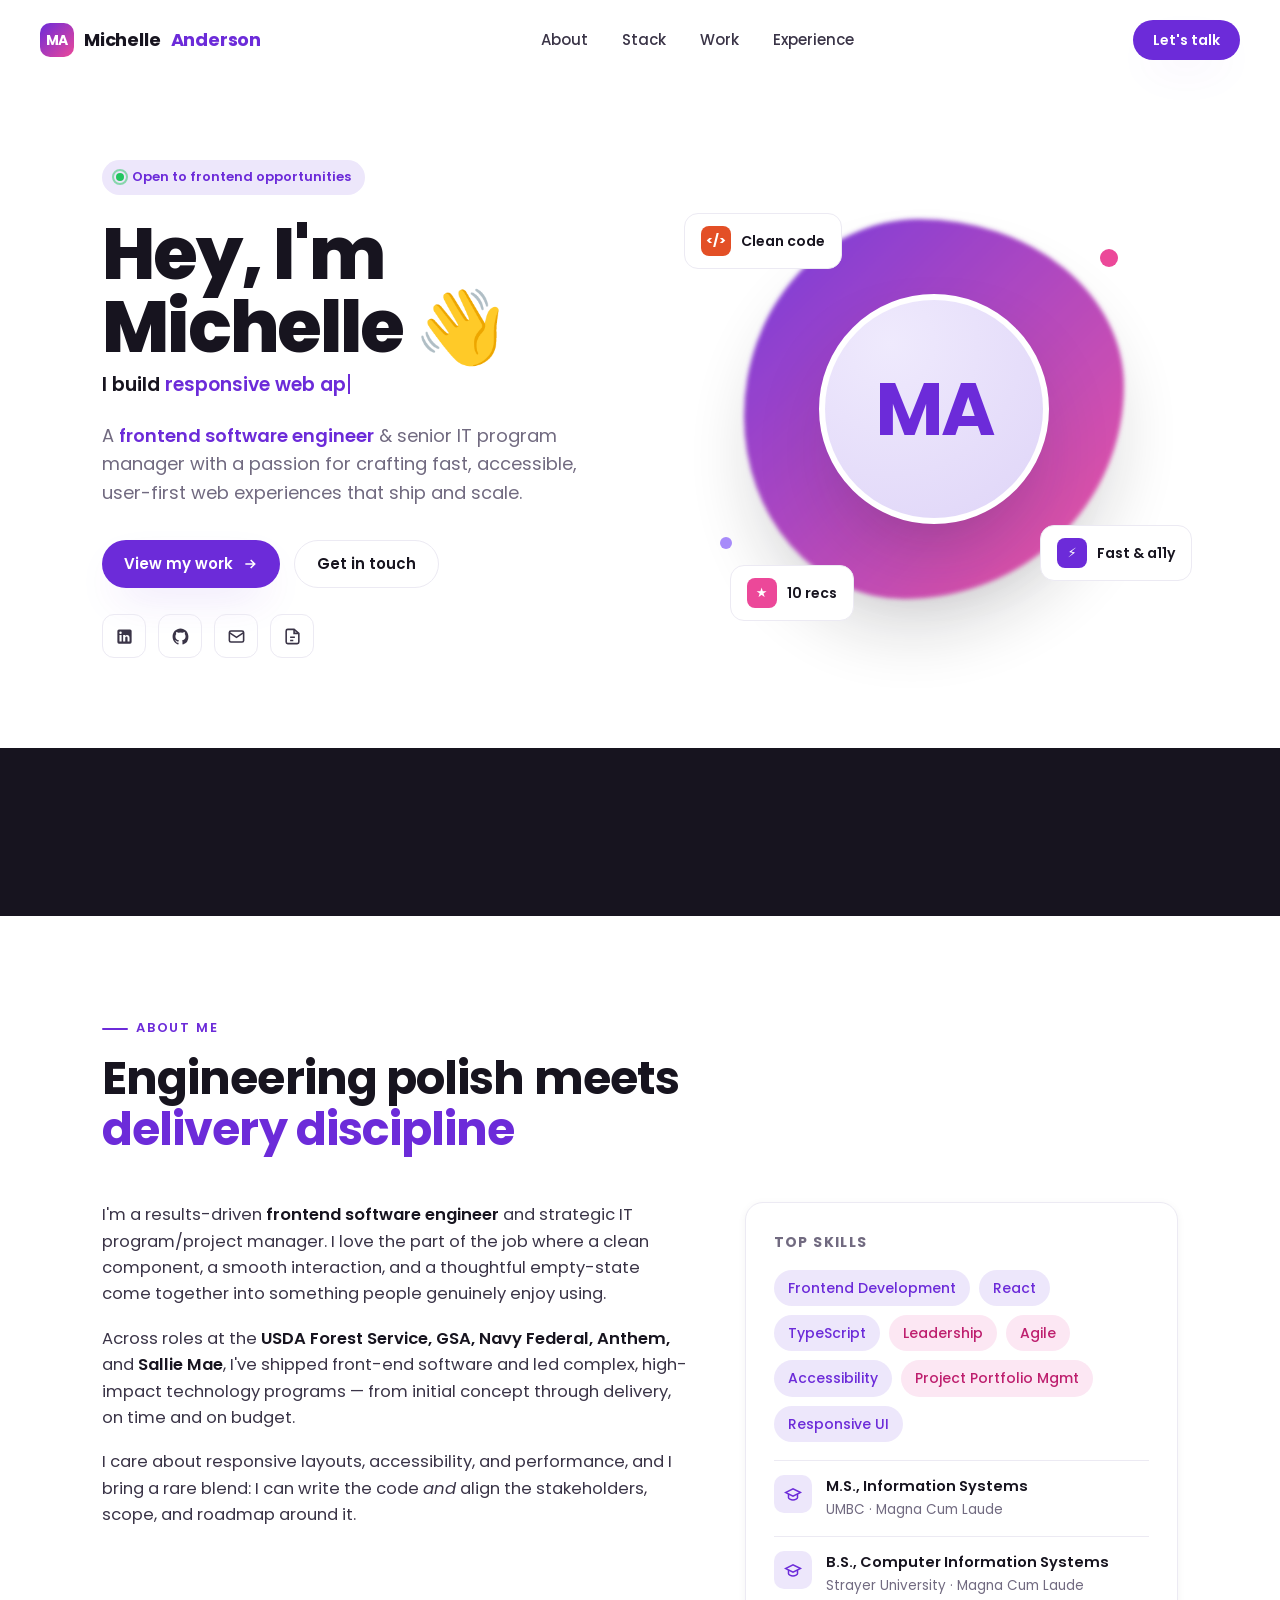
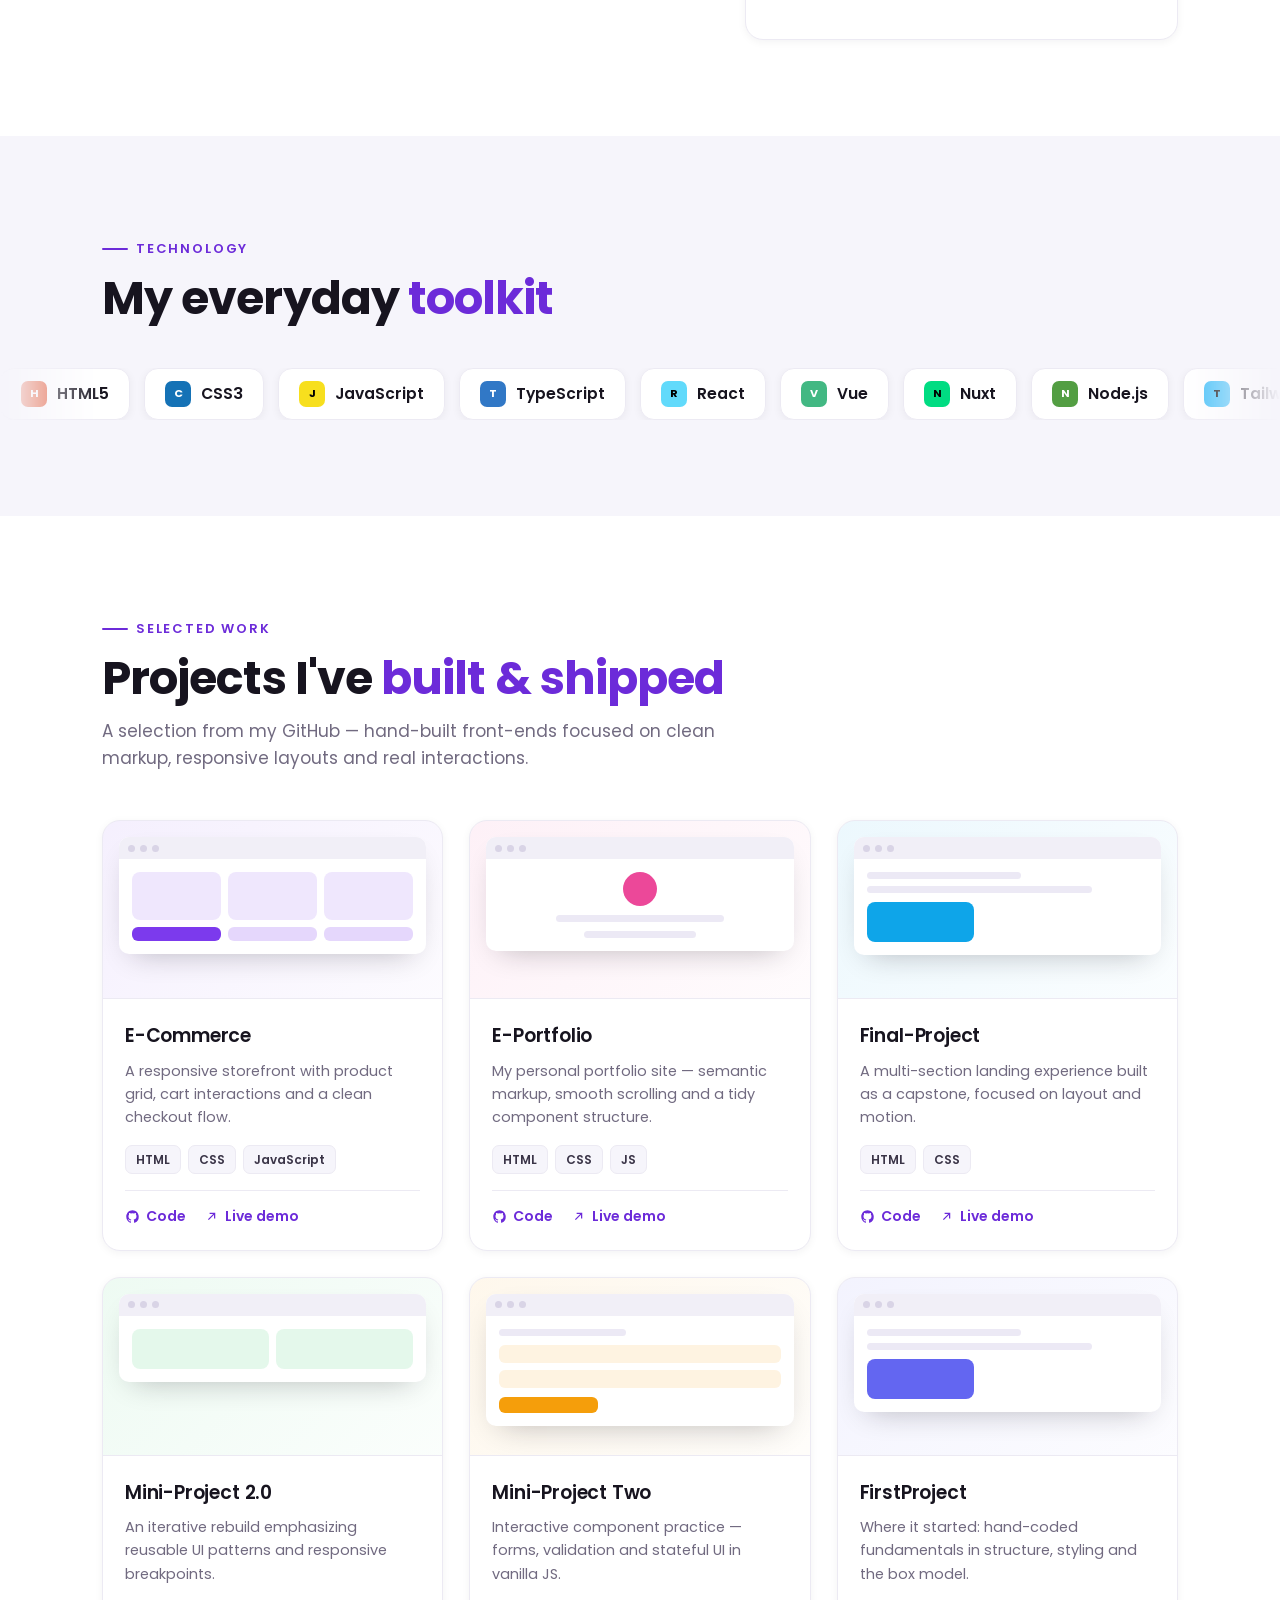
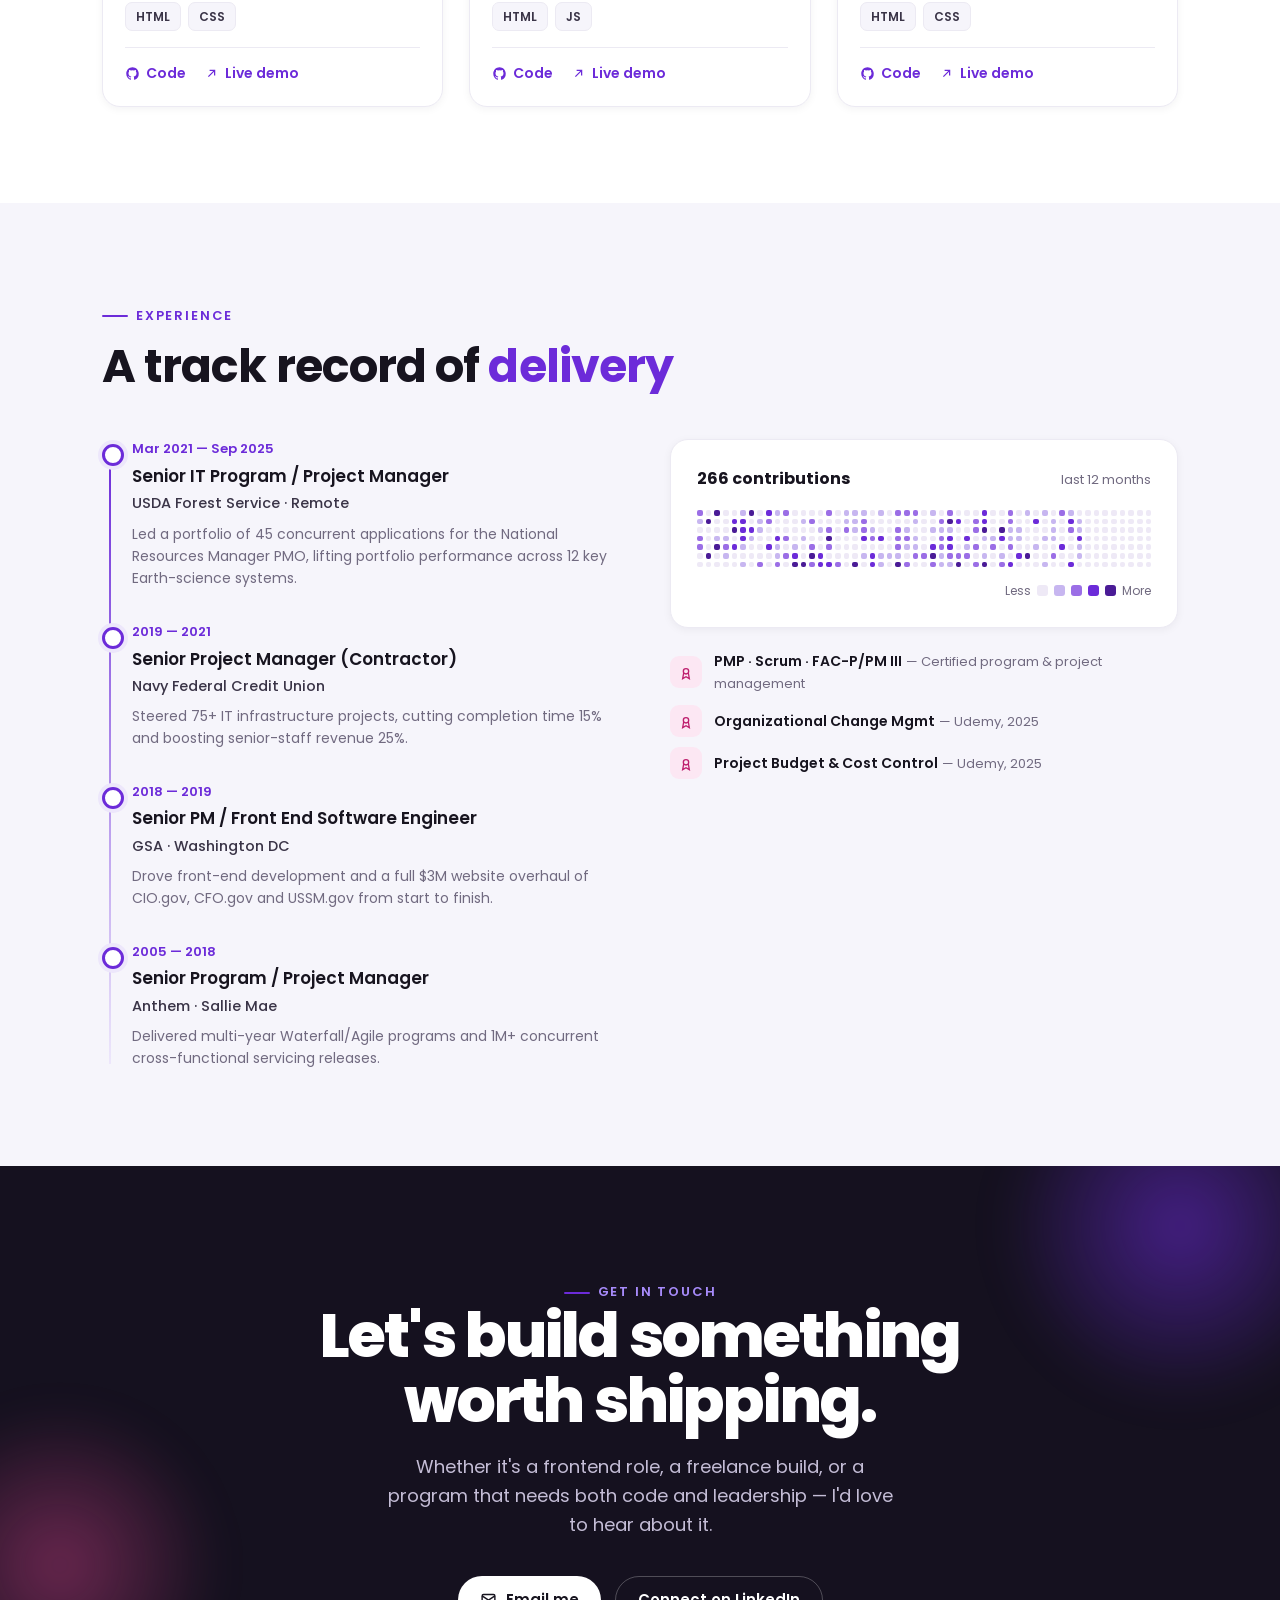
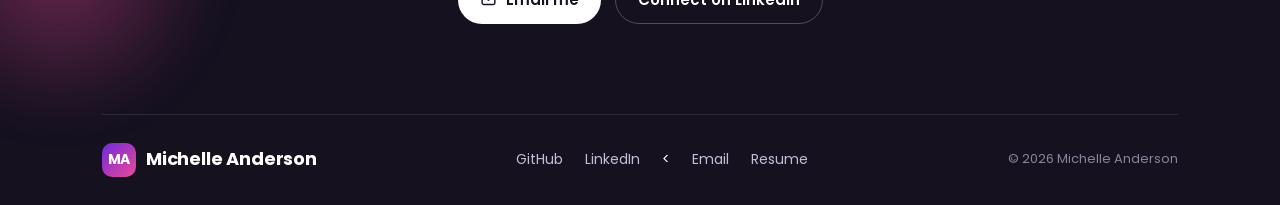
==== commit 49e31e7e: "added updated email address" ====
--- a/E Portfolio Website/index.html
+++ b/E Portfolio Website/index.html
@@ -497,7 +497,7 @@
           <div class="links">
             <a href="https://github.com/michelle01022012" target="_blank" rel="noopener">GitHub</a>
             <a href="https://www.linkedin.com/in/michelleanderson10" target="_blank" rel="noopener">LinkedIn</a>
-            <a href="/cdn-cgi/l/email-protection#a0cdc9c3c8c5ccccc5e0c5d8c1cdd0ccc58ec3cfcd">Email</a>
+            <<a href="mailto:michelle1010@proton.me">Email</a>
             <a href="#">Resume</a>
           </div>
           <div class="cr">© 2026 Michelle Anderson</div>
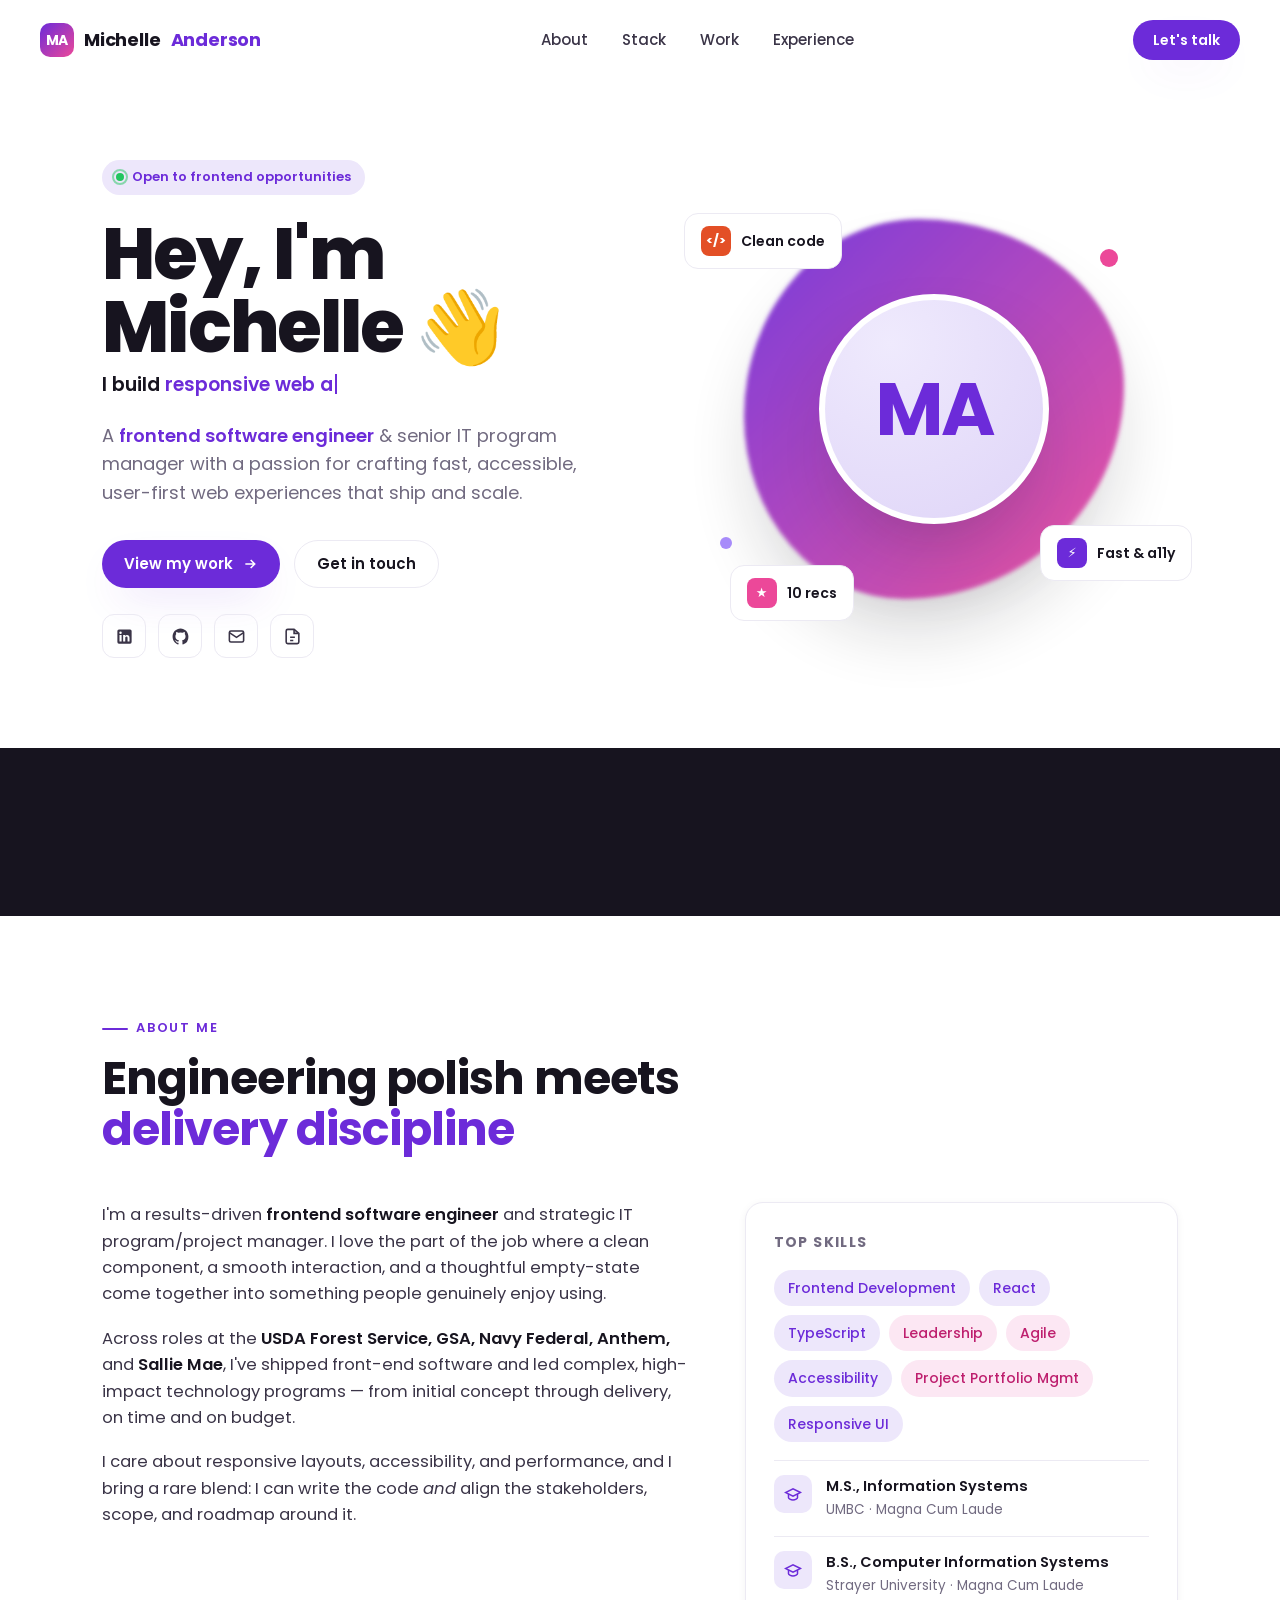
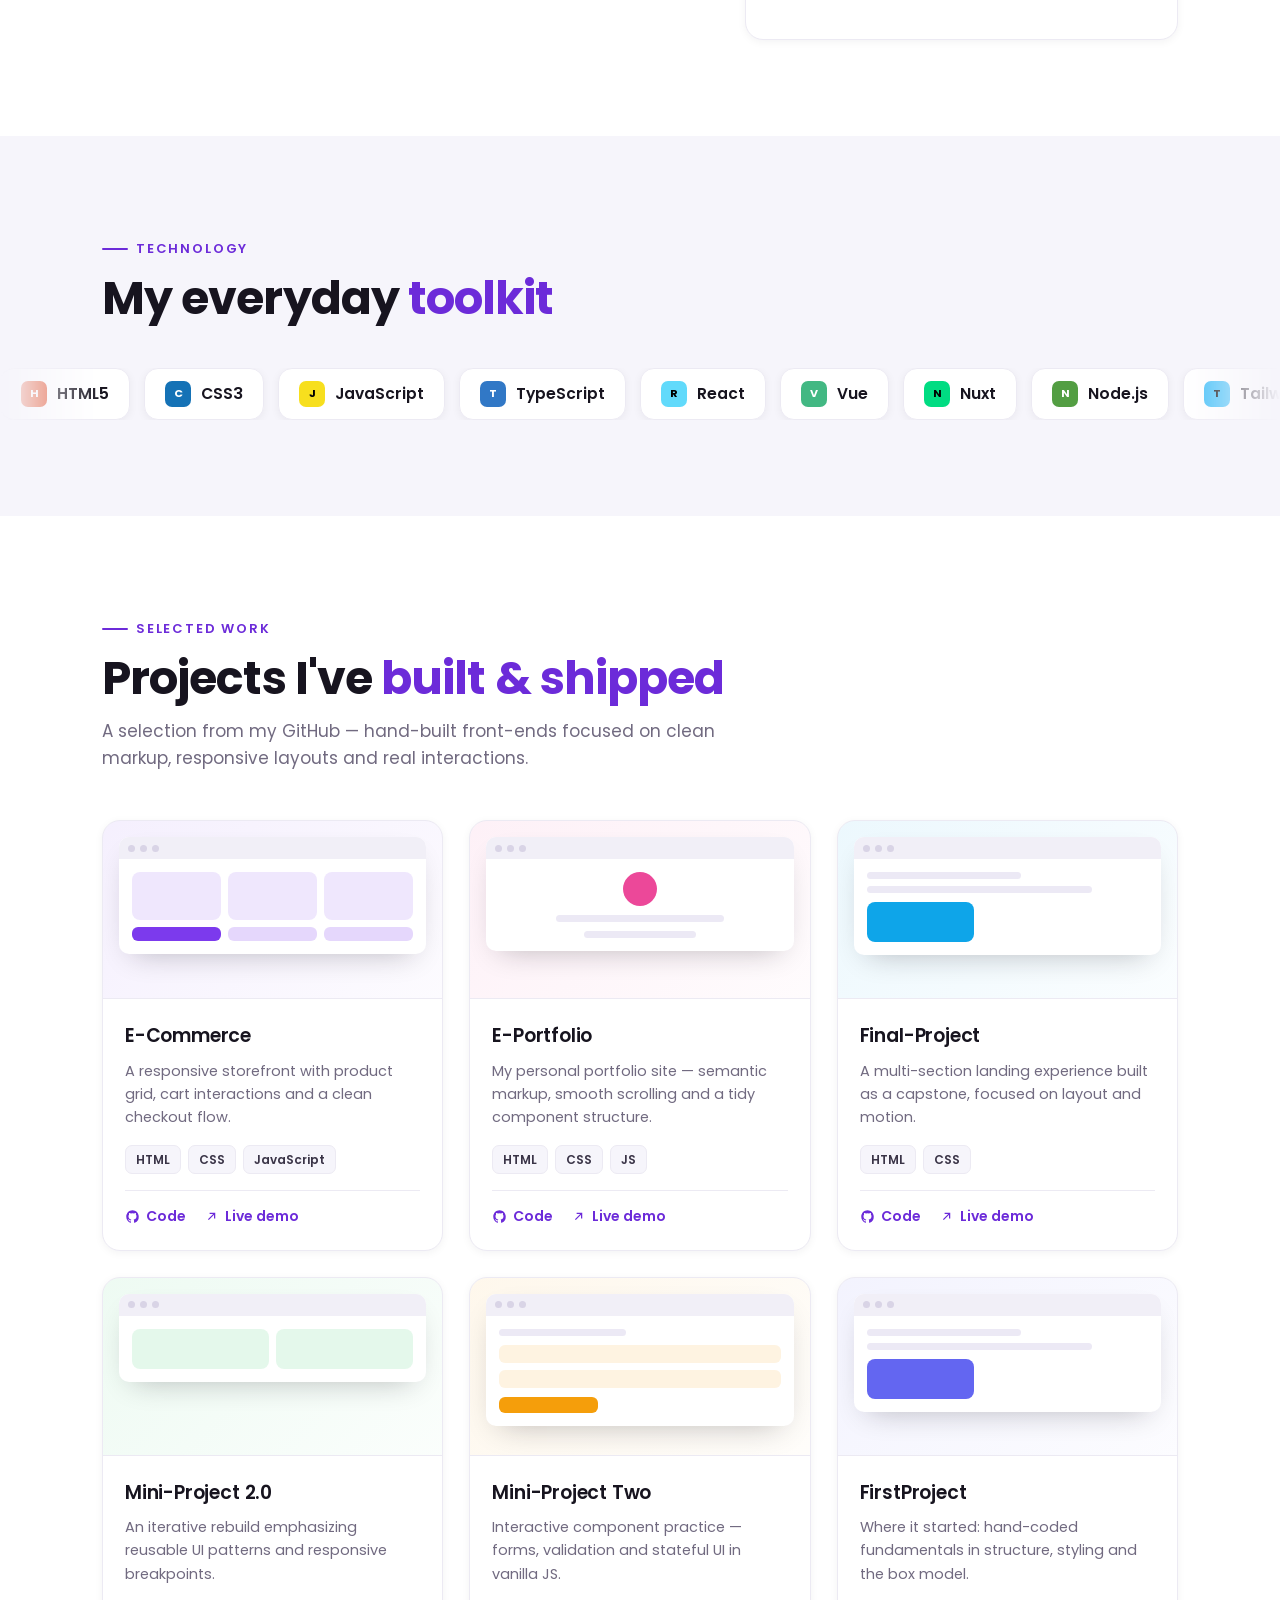
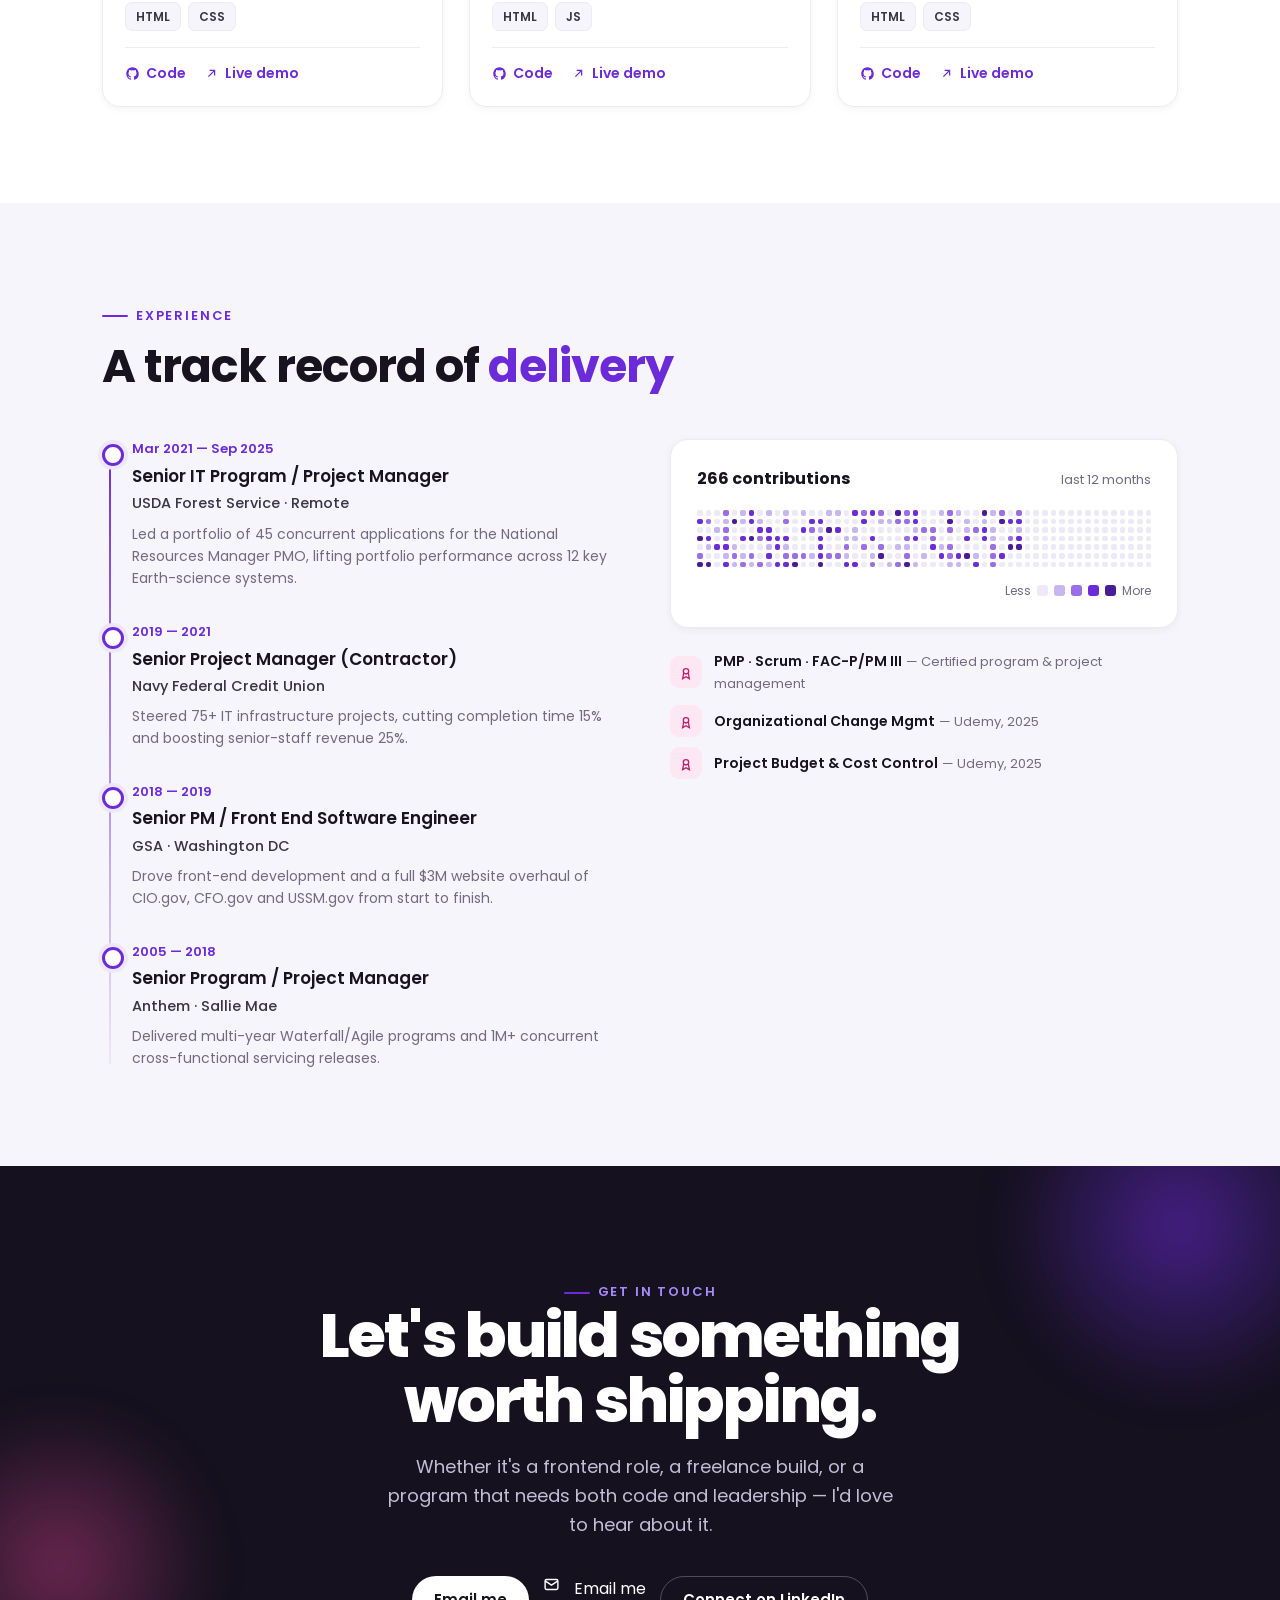
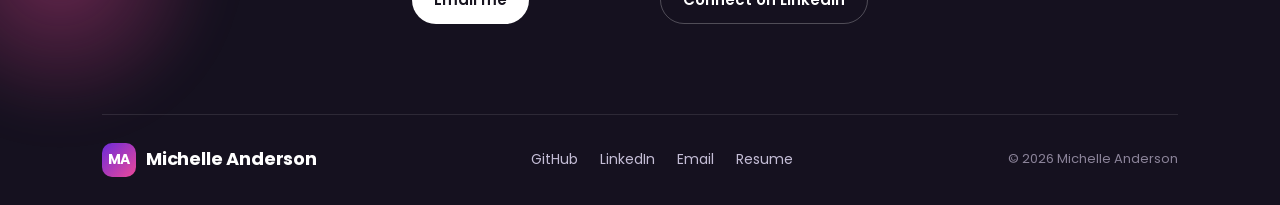
==== commit b8c0df1f: "updated email" ====
--- a/E Portfolio Website/index.html
+++ b/E Portfolio Website/index.html
@@ -484,7 +484,7 @@
       <h2 class="reveal d1">Let's build something<br>worth shipping.</h2>
       <p class="reveal d2">Whether it's a frontend role, a freelance build, or a program that needs both code and leadership — I'd love to hear about it.</p>
       <div class="cta reveal d3">
-        <a href="/cdn-cgi/l/email-protection#f79a9e949f929b9b92b7928f969a879b92d994989a" class="btn btn-light">
+        <a href="mailto:michelle1010@proton.me" class="btn btn-light">  Email me</a>
           <svg viewBox="0 0 24 24" width="17" height="17" fill="none" stroke="currentColor" stroke-width="2"><rect x="3" y="5" width="18" height="14" rx="2"/><path d="m3 7 9 6 9-6"/></svg>
           Email me</a>
         <a href="https://www.linkedin.com/in/michelleanderson10" target="_blank" rel="noopener" class="btn btn-outline">Connect on LinkedIn</a>
@@ -497,7 +497,7 @@
           <div class="links">
             <a href="https://github.com/michelle01022012" target="_blank" rel="noopener">GitHub</a>
             <a href="https://www.linkedin.com/in/michelleanderson10" target="_blank" rel="noopener">LinkedIn</a>
-            <<a href="mailto:michelle1010@proton.me">Email</a>
+            <a href="mailto:michelle1010@proton.me">Email</a>
             <a href="#">Resume</a>
           </div>
           <div class="cr">© 2026 Michelle Anderson</div>
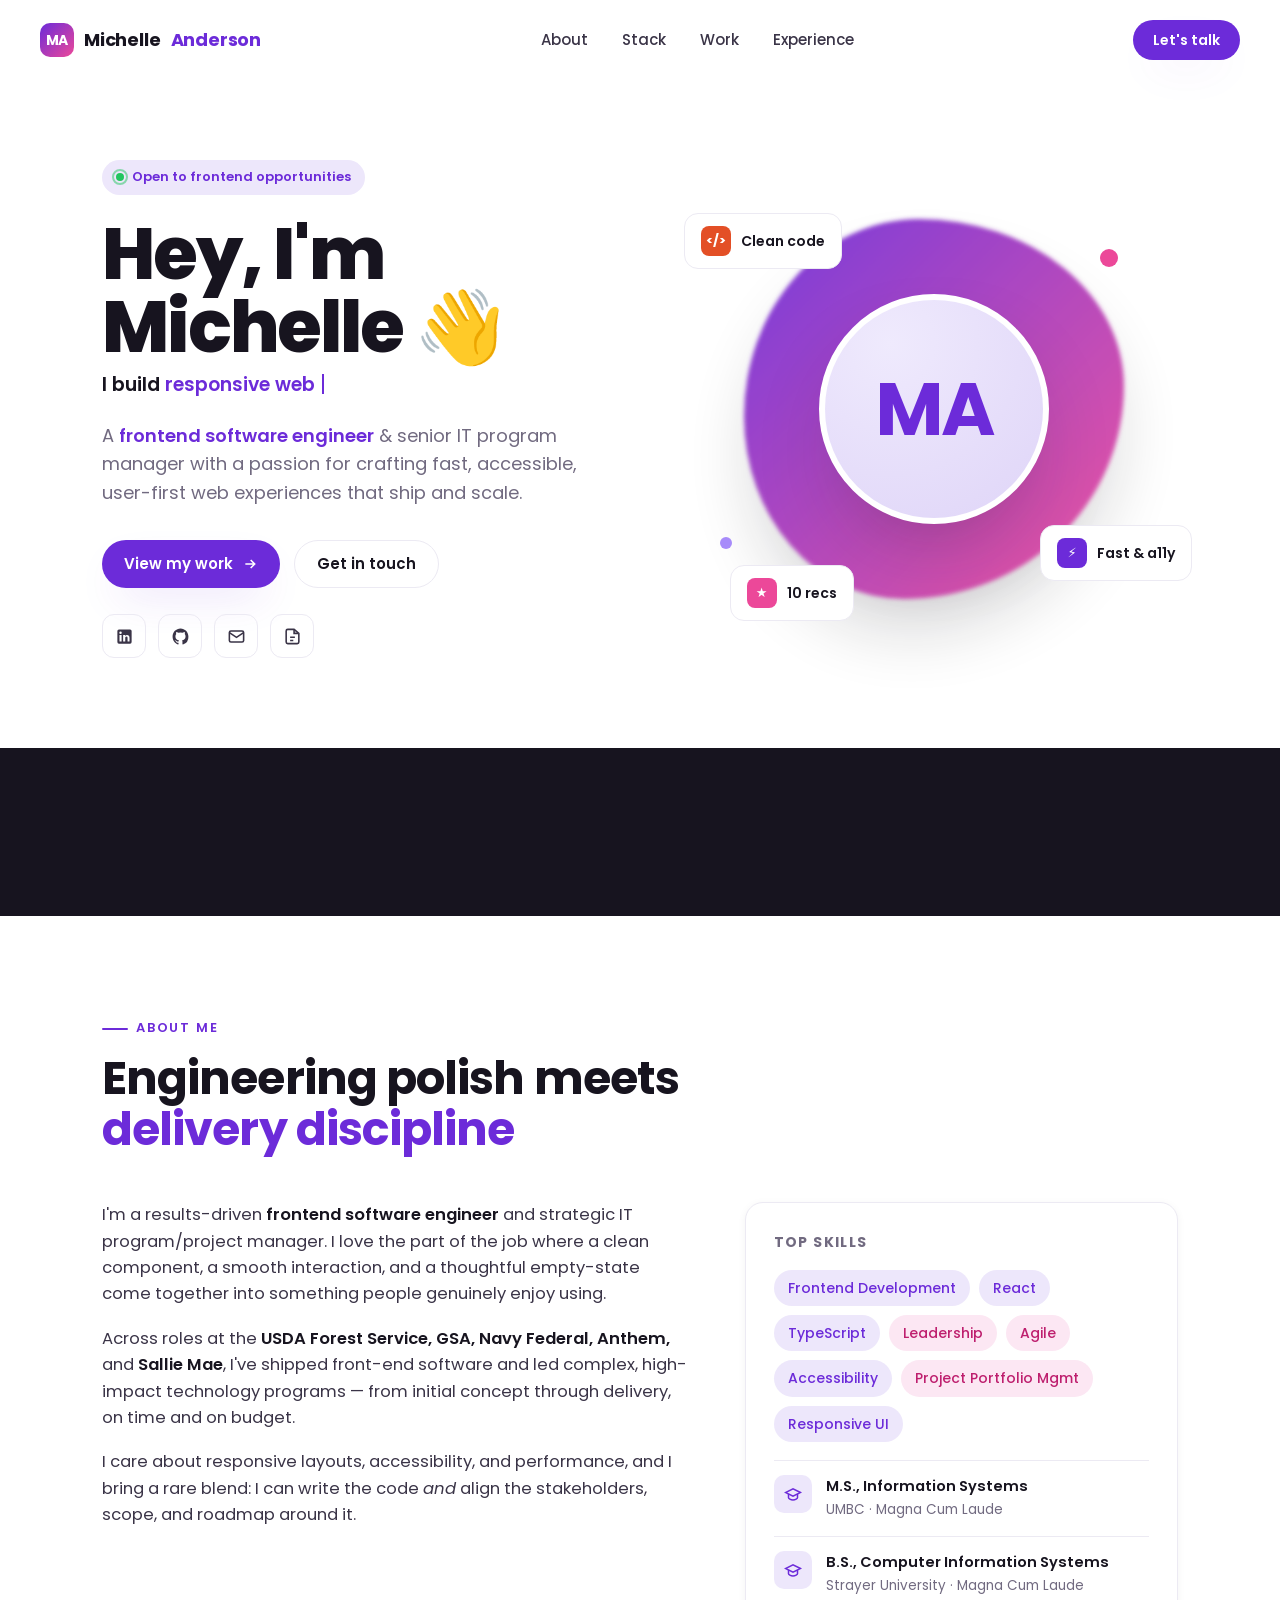
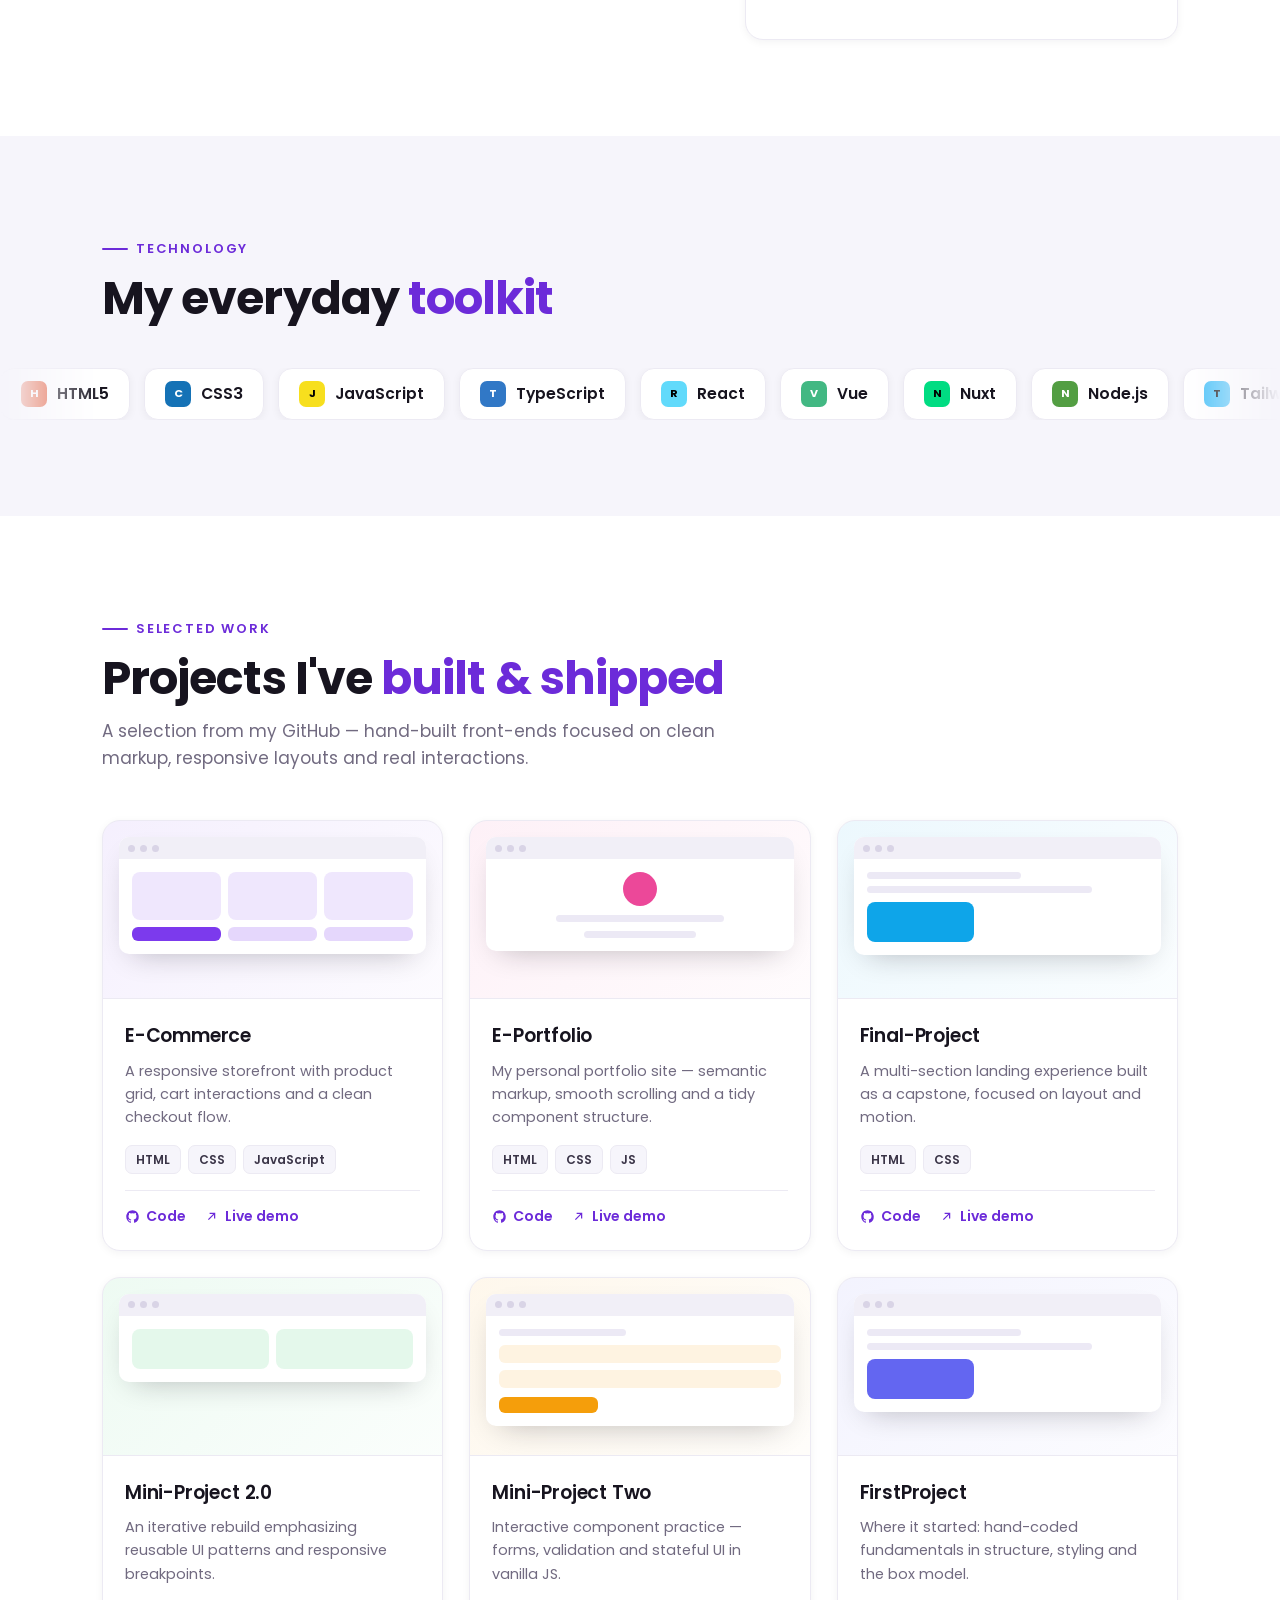
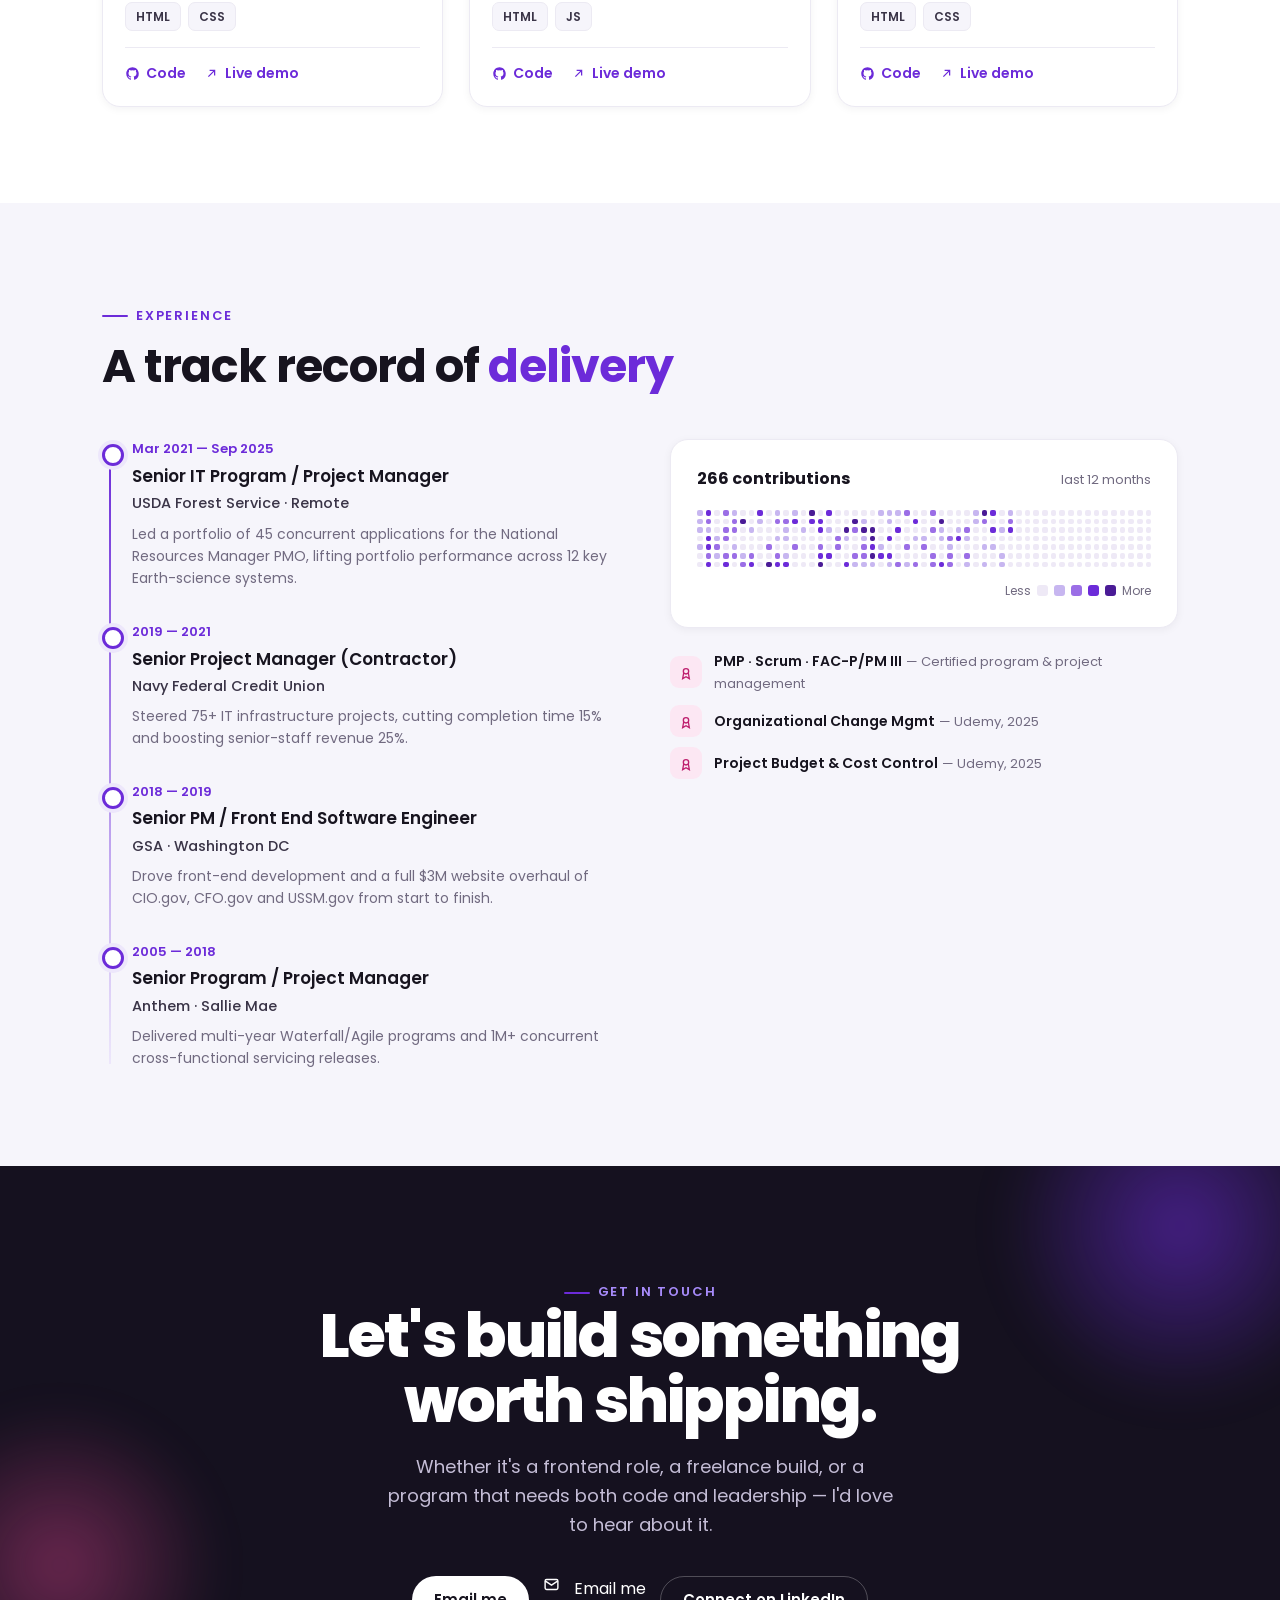
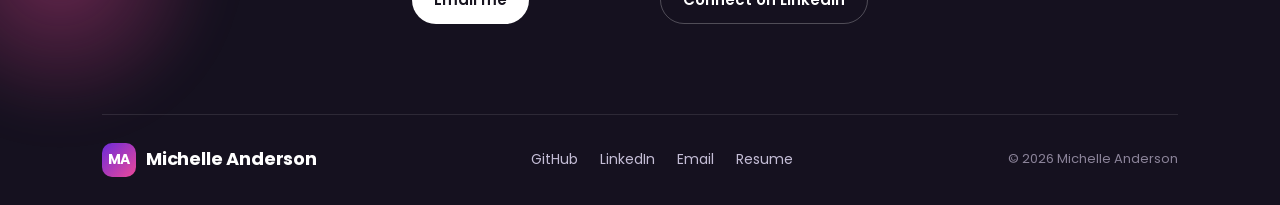
==== commit 79a77520: "Additional email clean up" ====
--- a/E Portfolio Website/index.html
+++ b/E Portfolio Website/index.html
@@ -328,7 +328,7 @@
         <div class="socials reveal d5">
           <a href="https://www.linkedin.com/in/michelleanderson10" target="_blank" rel="noopener" aria-label="LinkedIn"><svg viewBox="0 0 24 24" fill="currentColor"><path d="M19 3a2 2 0 0 1 2 2v14a2 2 0 0 1-2 2H5a2 2 0 0 1-2-2V5a2 2 0 0 1 2-2h14zM8.34 18.34V9.99H5.67v8.35h2.67zM7 8.84a1.55 1.55 0 1 0 0-3.1 1.55 1.55 0 0 0 0 3.1zm11.34 9.5v-4.58c0-2.45-1.31-3.59-3.06-3.59a2.64 2.64 0 0 0-2.39 1.32h-.04V9.99h-2.56v8.35h2.66v-4.13c0-1.09.21-2.14 1.56-2.14 1.33 0 1.35 1.24 1.35 2.21v4.06h2.48z"/></svg></a>
           <a href="https://github.com/michelle01022012" target="_blank" rel="noopener" aria-label="GitHub"><svg viewBox="0 0 24 24" fill="currentColor"><path d="M12 2C6.48 2 2 6.58 2 12.25c0 4.53 2.87 8.37 6.84 9.73.5.1.68-.22.68-.49 0-.24-.01-.88-.01-1.73-2.78.62-3.37-1.37-3.37-1.37-.45-1.18-1.11-1.5-1.11-1.5-.91-.64.07-.62.07-.62 1 .07 1.53 1.06 1.53 1.06.89 1.56 2.34 1.11 2.91.85.09-.66.35-1.11.63-1.37-2.22-.26-4.56-1.14-4.56-5.07 0-1.12.39-2.03 1.03-2.75-.1-.26-.45-1.3.1-2.71 0 0 .84-.27 2.75 1.05a9.36 9.36 0 0 1 5 0c1.91-1.32 2.75-1.05 2.75-1.05.55 1.41.2 2.45.1 2.71.64.72 1.03 1.63 1.03 2.75 0 3.94-2.34 4.81-4.57 5.06.36.32.68.94.68 1.9 0 1.37-.01 2.48-.01 2.82 0 .27.18.59.69.49A10.02 10.02 0 0 0 22 12.25C22 6.58 17.52 2 12 2z"/></svg></a>
-          <a href="/cdn-cgi/l/email-protection#9cf1f5fff4f9f0f0f9dcf9e4fdf1ecf0f9b2fff3f1" aria-label="Email"><svg viewBox="0 0 24 24" fill="none" stroke="currentColor" stroke-width="2"><rect x="3" y="5" width="18" height="14" rx="2"/><path d="m3 7 9 6 9-6"/></svg></a>
+          <a href="mailto:michelle1010@proton.me" aria-label="Email"><svg viewBox="0 0 24 24" fill="none" stroke="currentColor" stroke-width="2"><rect x="3" y="5" width="18" height="14" rx="2"/><path d="m3 7 9 6 9-6"/></svg></a>
           <a href="#" aria-label="Resume"><svg viewBox="0 0 24 24" fill="none" stroke="currentColor" stroke-width="2"><path d="M14 3v5h5"/><path d="M14 3H6a2 2 0 0 0-2 2v14a2 2 0 0 0 2 2h12a2 2 0 0 0 2-2V8z"/><path d="M9 13h6M9 17h4"/></svg></a>
         </div>
       </div>
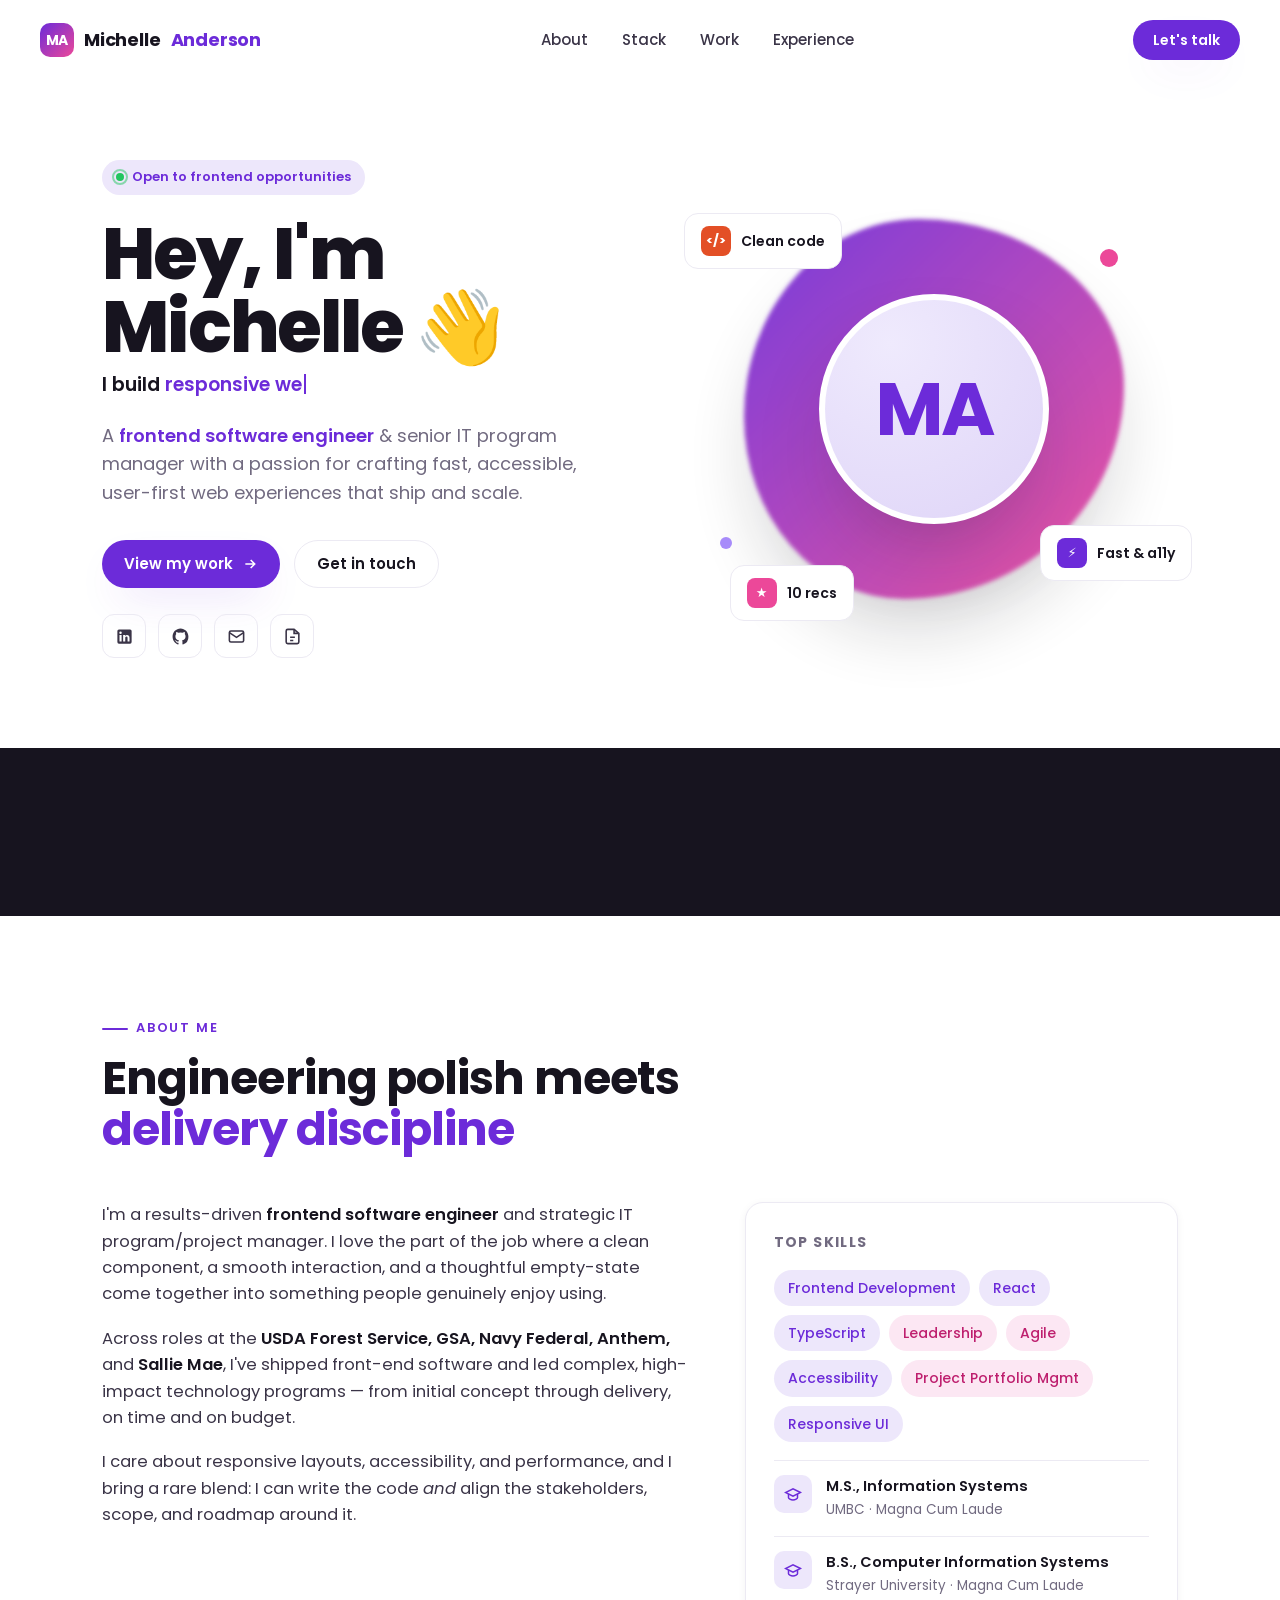
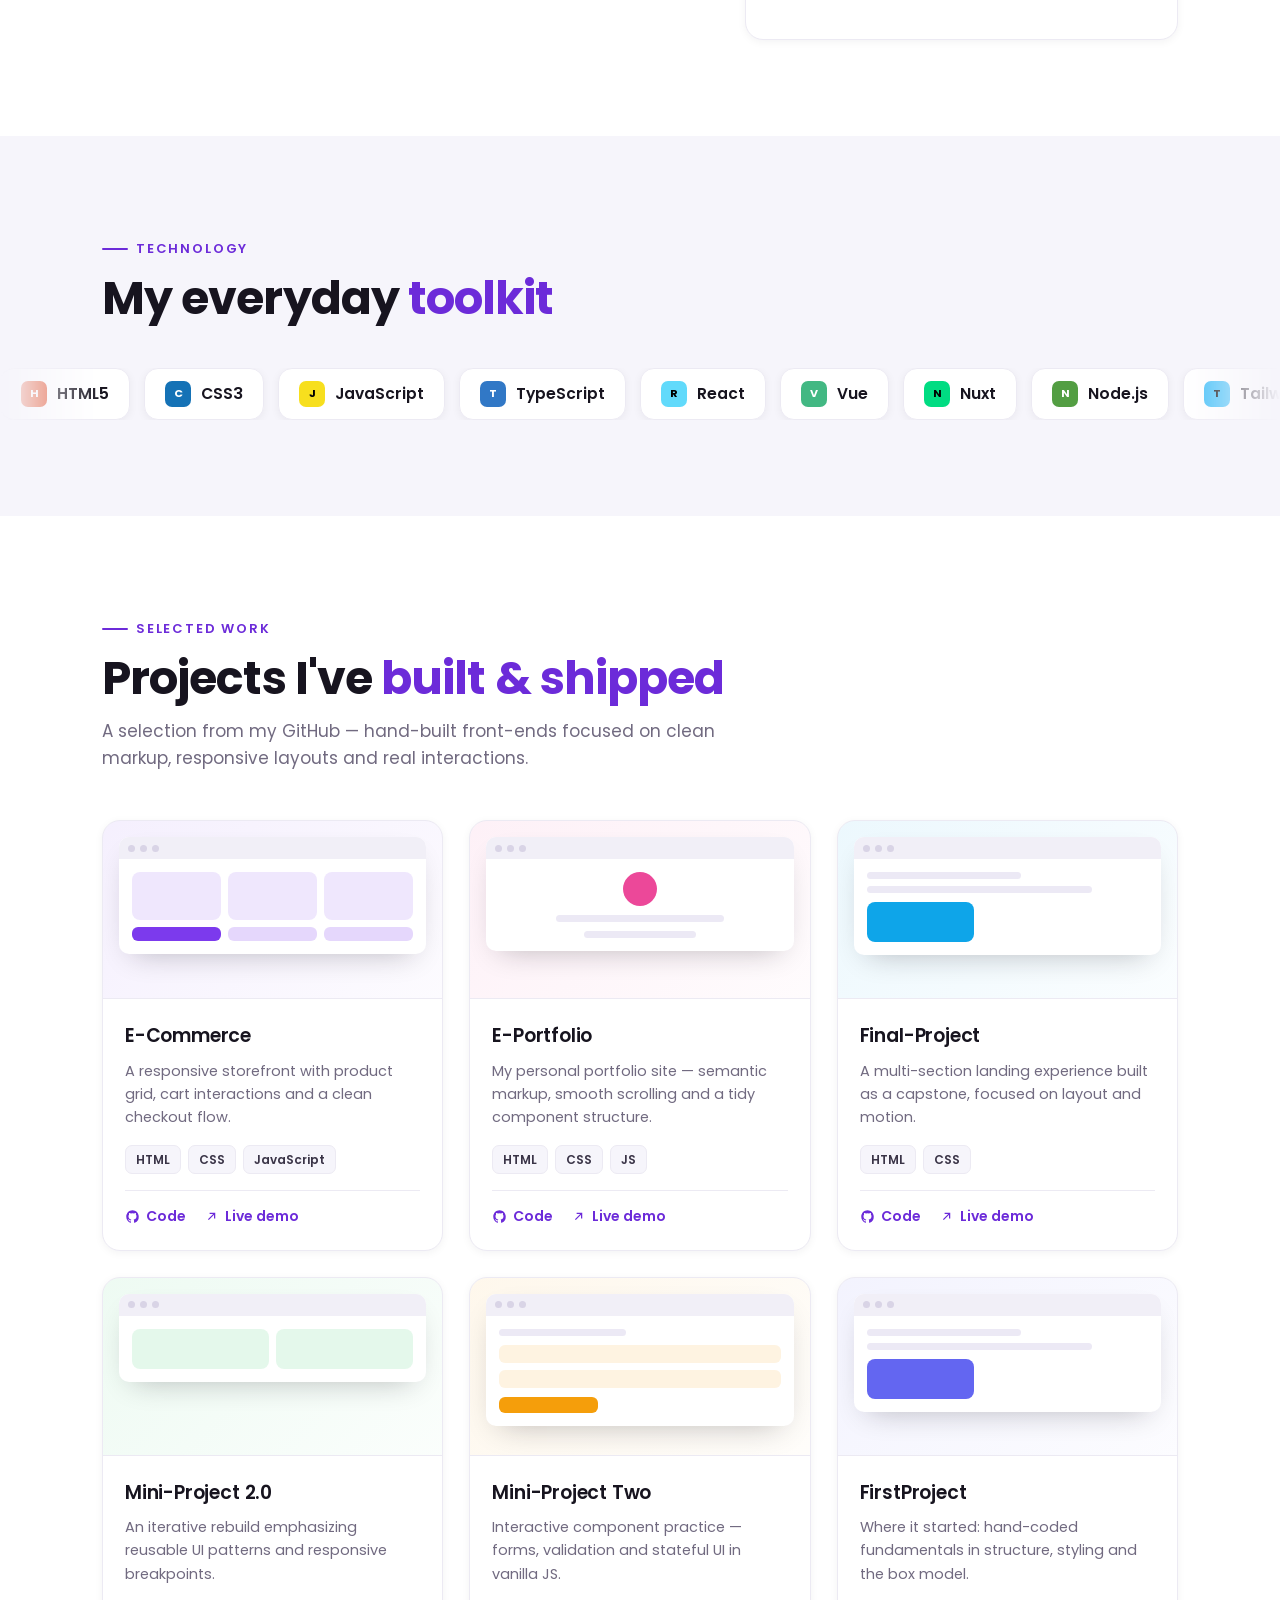
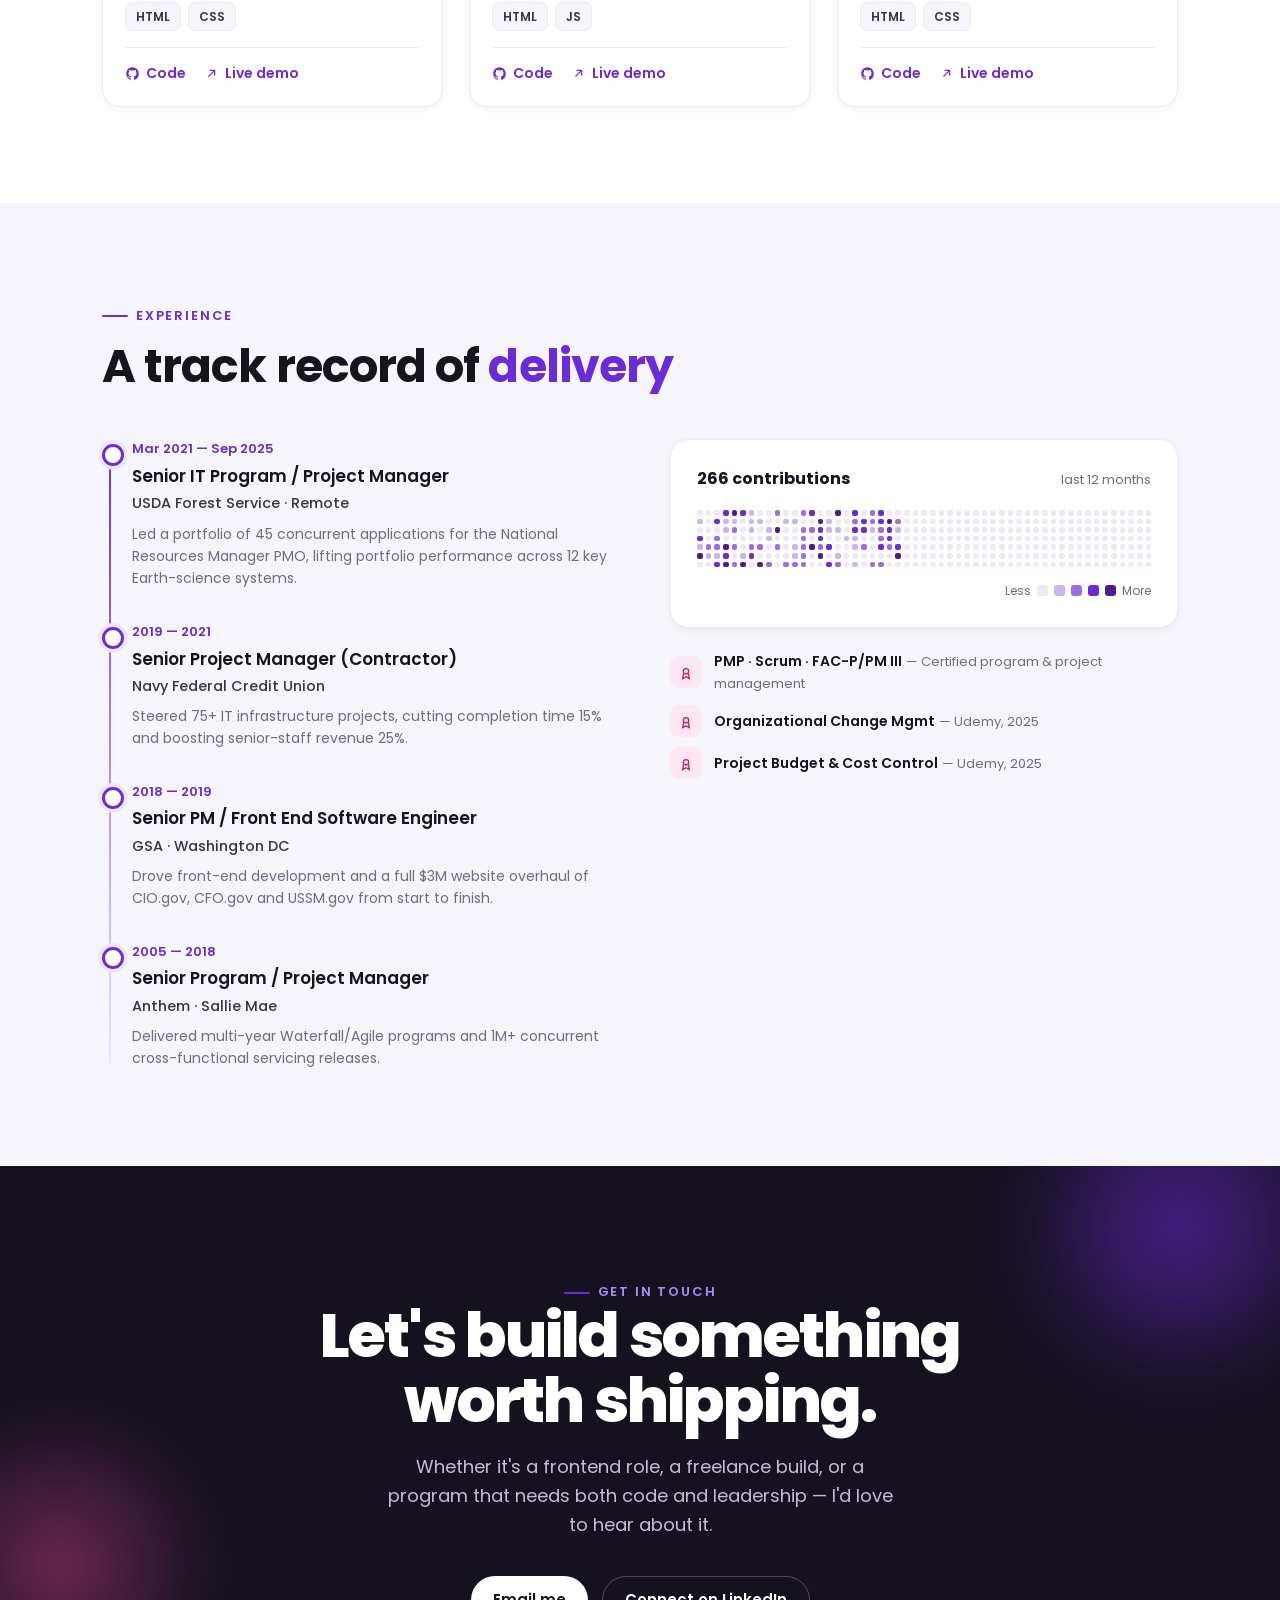
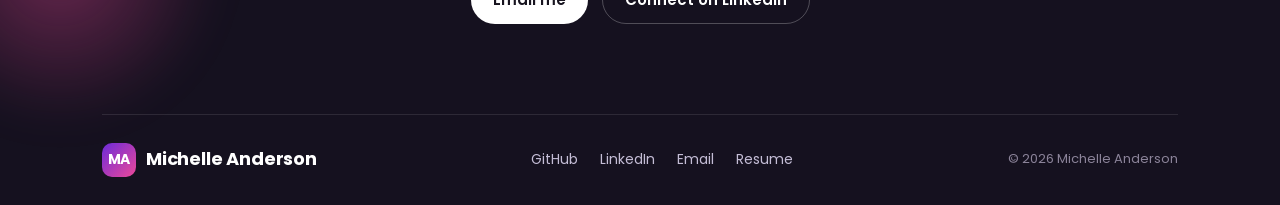
==== commit 13bc3e12: "updated misplaced email code" ====
--- a/E Portfolio Website/index.html
+++ b/E Portfolio Website/index.html
@@ -485,8 +485,6 @@
       <p class="reveal d2">Whether it's a frontend role, a freelance build, or a program that needs both code and leadership — I'd love to hear about it.</p>
       <div class="cta reveal d3">
         <a href="mailto:michelle1010@proton.me" class="btn btn-light">  Email me</a>
-          <svg viewBox="0 0 24 24" width="17" height="17" fill="none" stroke="currentColor" stroke-width="2"><rect x="3" y="5" width="18" height="14" rx="2"/><path d="m3 7 9 6 9-6"/></svg>
-          Email me</a>
         <a href="https://www.linkedin.com/in/michelleanderson10" target="_blank" rel="noopener" class="btn btn-outline">Connect on LinkedIn</a>
       </div>
     </div>
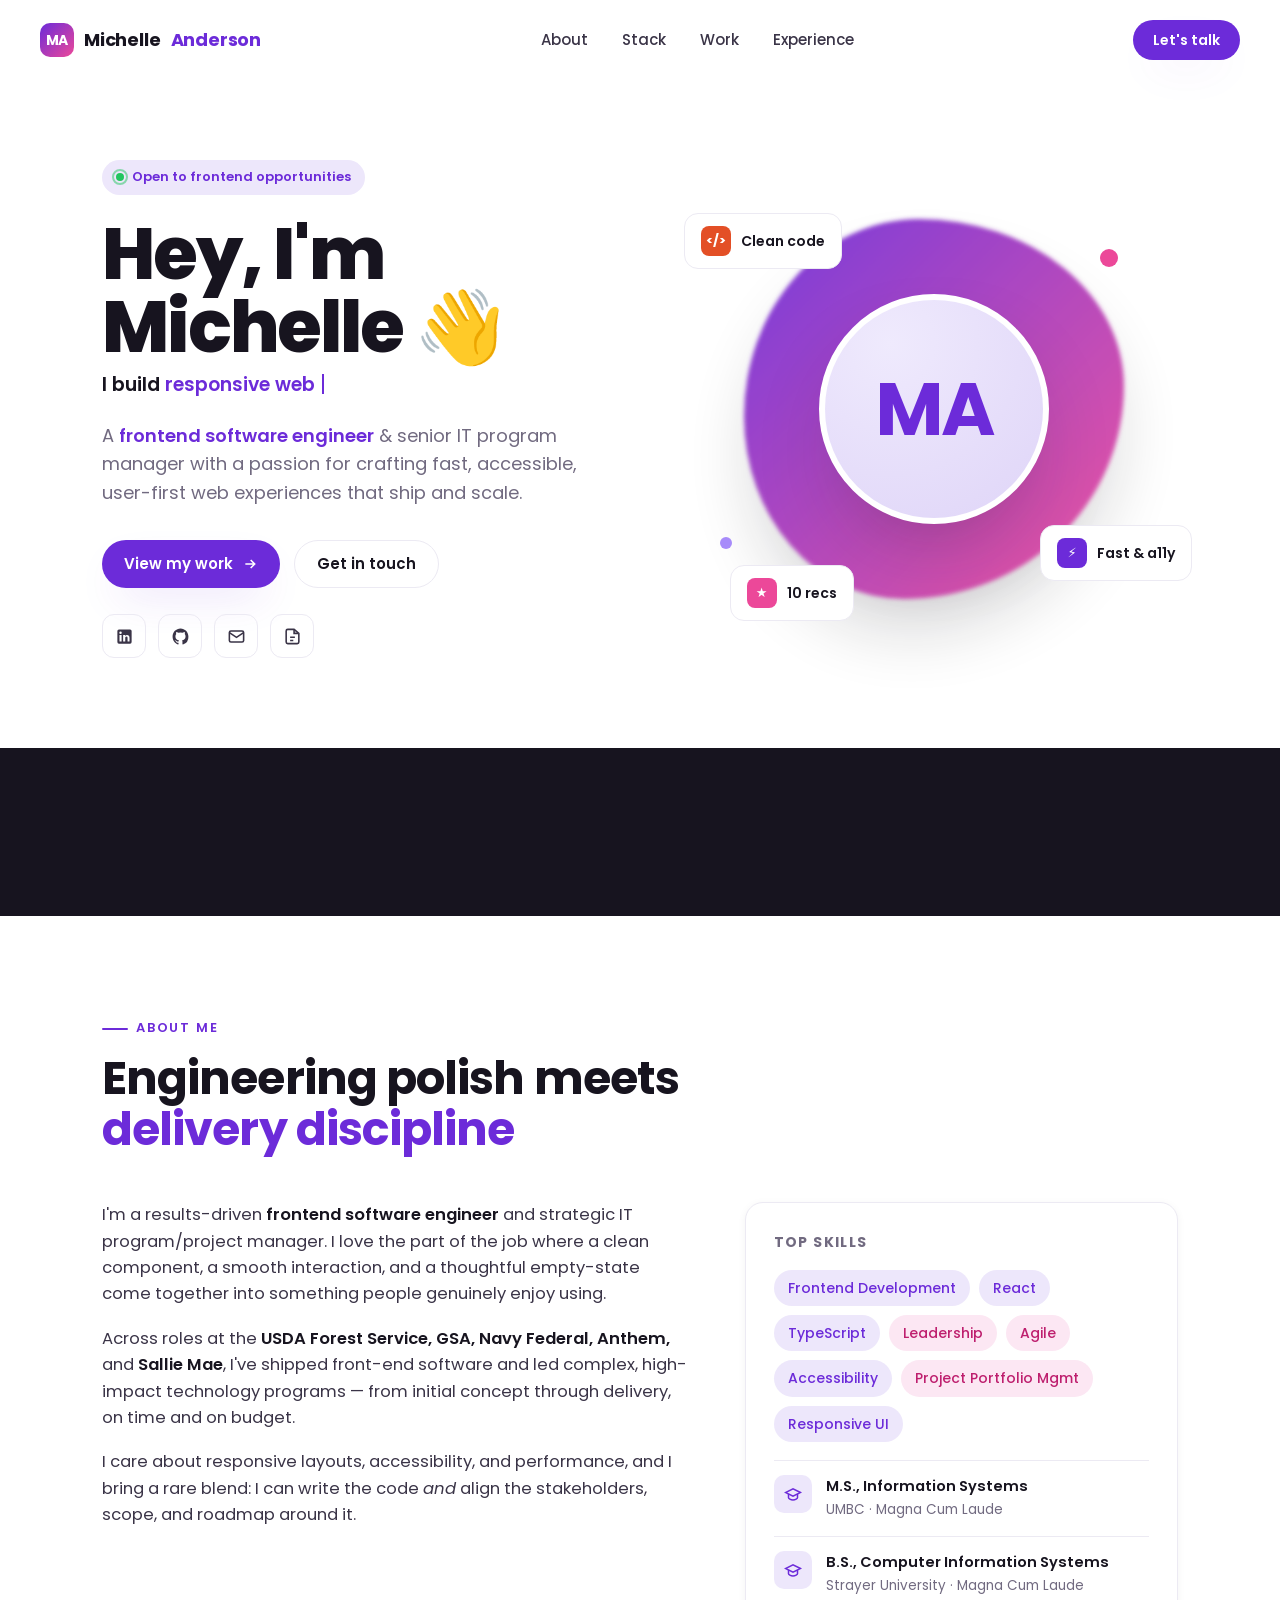
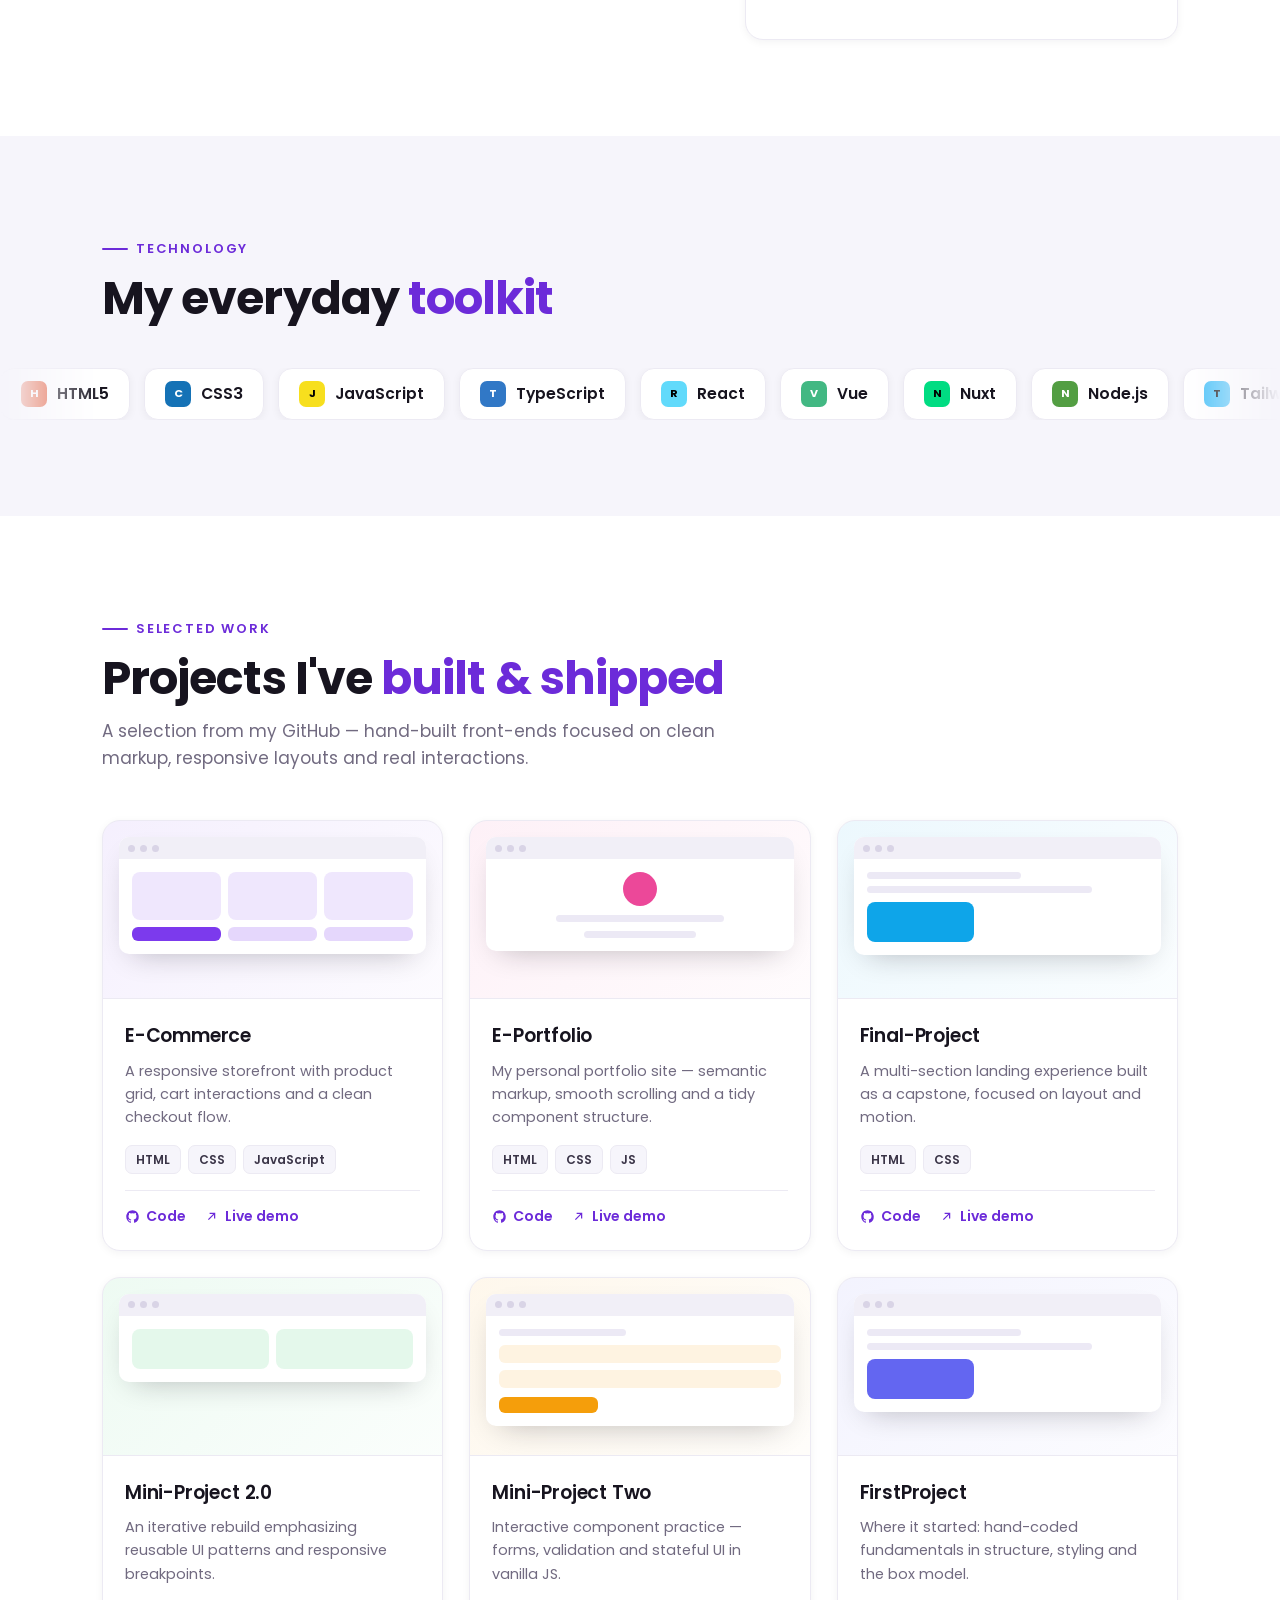
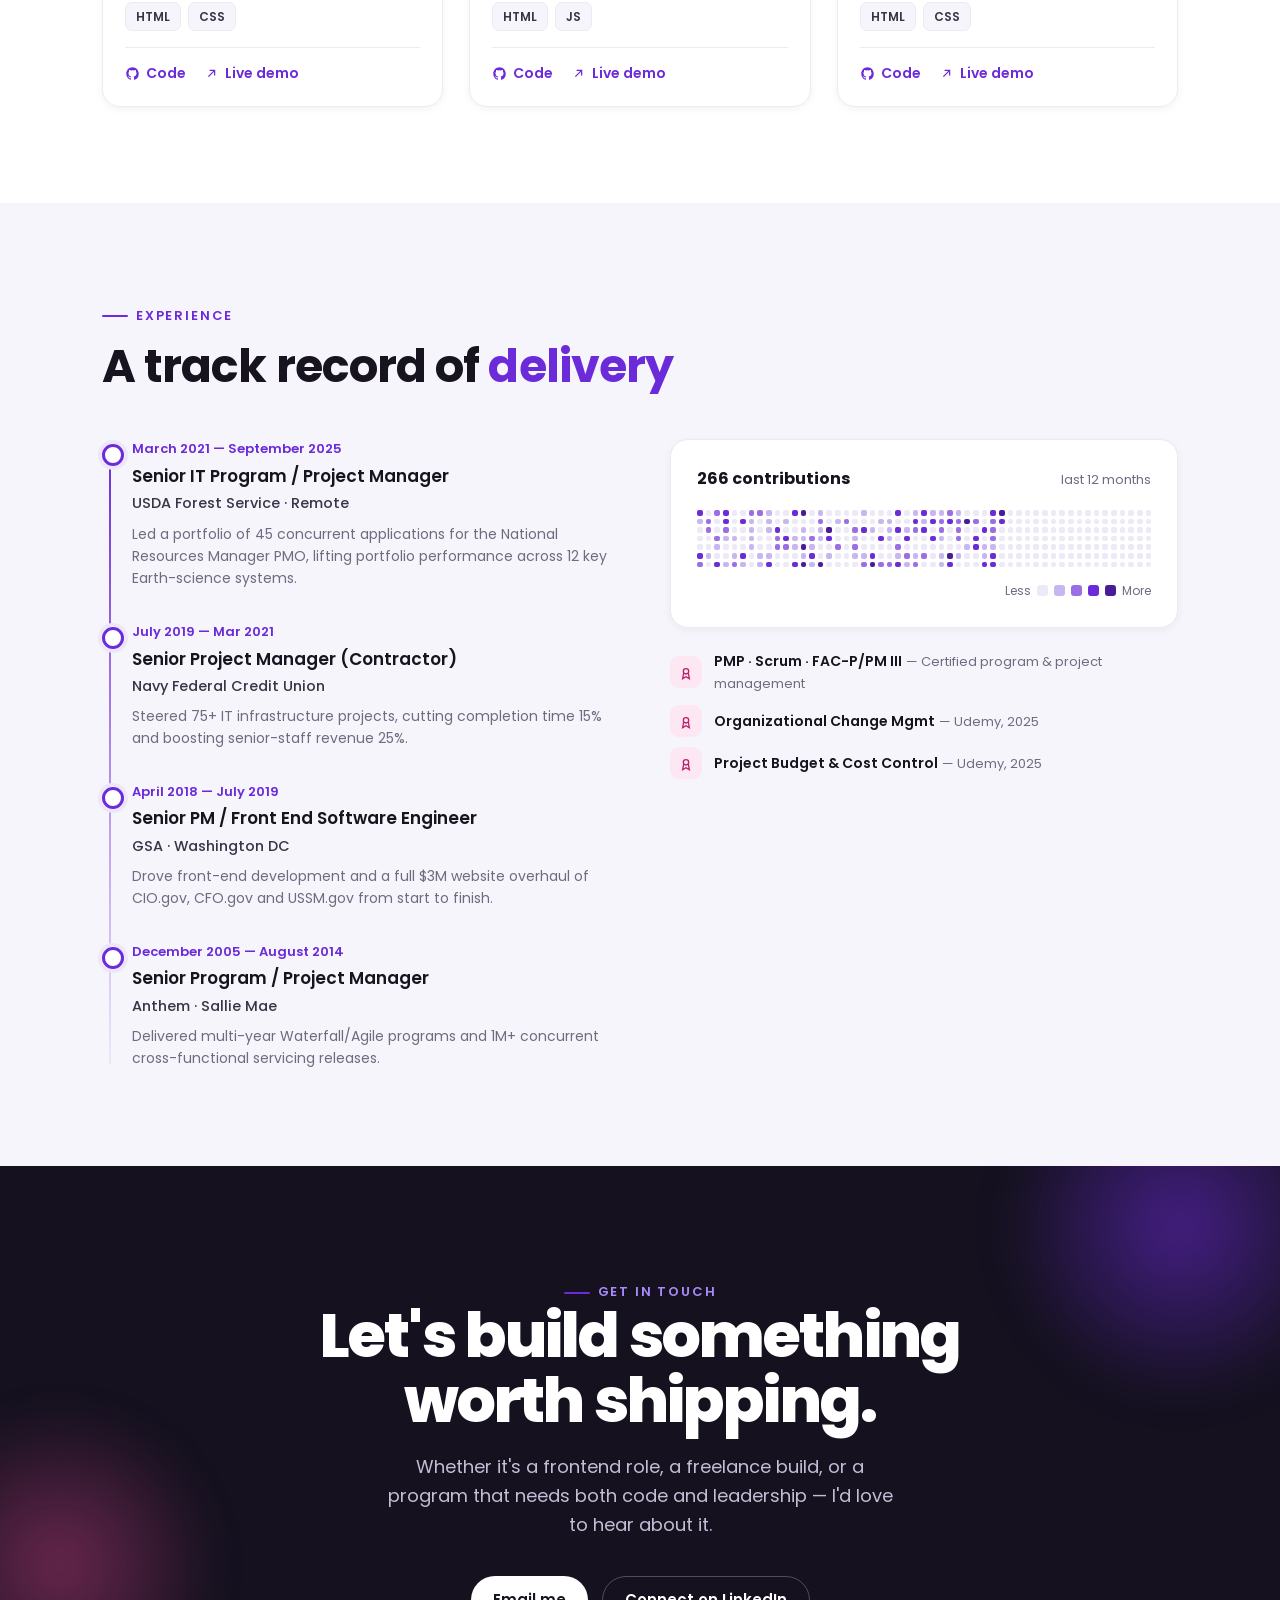
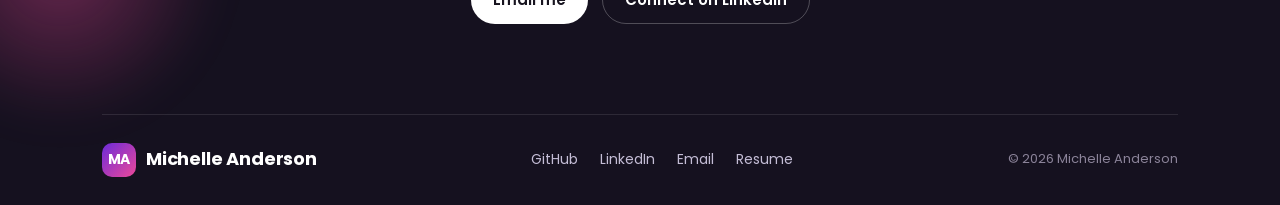
==== commit 6b53d75b: "updated employment" ====
--- a/E Portfolio Website/index.html
+++ b/E Portfolio Website/index.html
@@ -436,26 +436,26 @@
     <div class="exp-wrap">
       <div class="timeline reveal">
         <div class="tl-item">
-          <div class="when">Mar 2021 — Sep 2025</div>
+          <div class="when">March 2021 — September 2025</div>
           <h4>Senior IT Program / Project Manager</h4>
           <div class="org">USDA Forest Service · Remote</div>
           <div class="desc">Led a portfolio of 45 concurrent applications for the National Resources Manager PMO, lifting portfolio performance across 12 key Earth-science systems.</div>
         </div>
         <div class="tl-item">
-          <div class="when">2019 — 2021</div>
+          <div class="when">July 2019 — Mar 2021</div>
           <h4>Senior Project Manager (Contractor)</h4>
           <div class="org">Navy Federal Credit Union</div>
           <div class="desc">Steered 75+ IT infrastructure projects, cutting completion time 15% and boosting senior-staff revenue 25%.</div>
         </div>
         <div class="tl-item">
-          <div class="when">2018 — 2019</div>
+          <div class="when">April 2018 — July 2019</div>
           <h4>Senior PM / Front End Software Engineer</h4>
           <div class="org">GSA · Washington DC</div>
           <div class="desc">Drove front-end development and a full $3M website overhaul of CIO.gov, CFO.gov and USSM.gov from start to finish.</div>
         </div>
         <div class="tl-item">
-          <div class="when">2005 — 2018</div>
-          <h4>Senior Program / Project Manager</h4>
+          <div class="when">December 2005 — August 2014</div>
+           <h4>Senior Program / Project Manager</h4>
           <div class="org">Anthem · Sallie Mae</div>
           <div class="desc">Delivered multi-year Waterfall/Agile programs and 1M+ concurrent cross-functional servicing releases.</div>
         </div>
